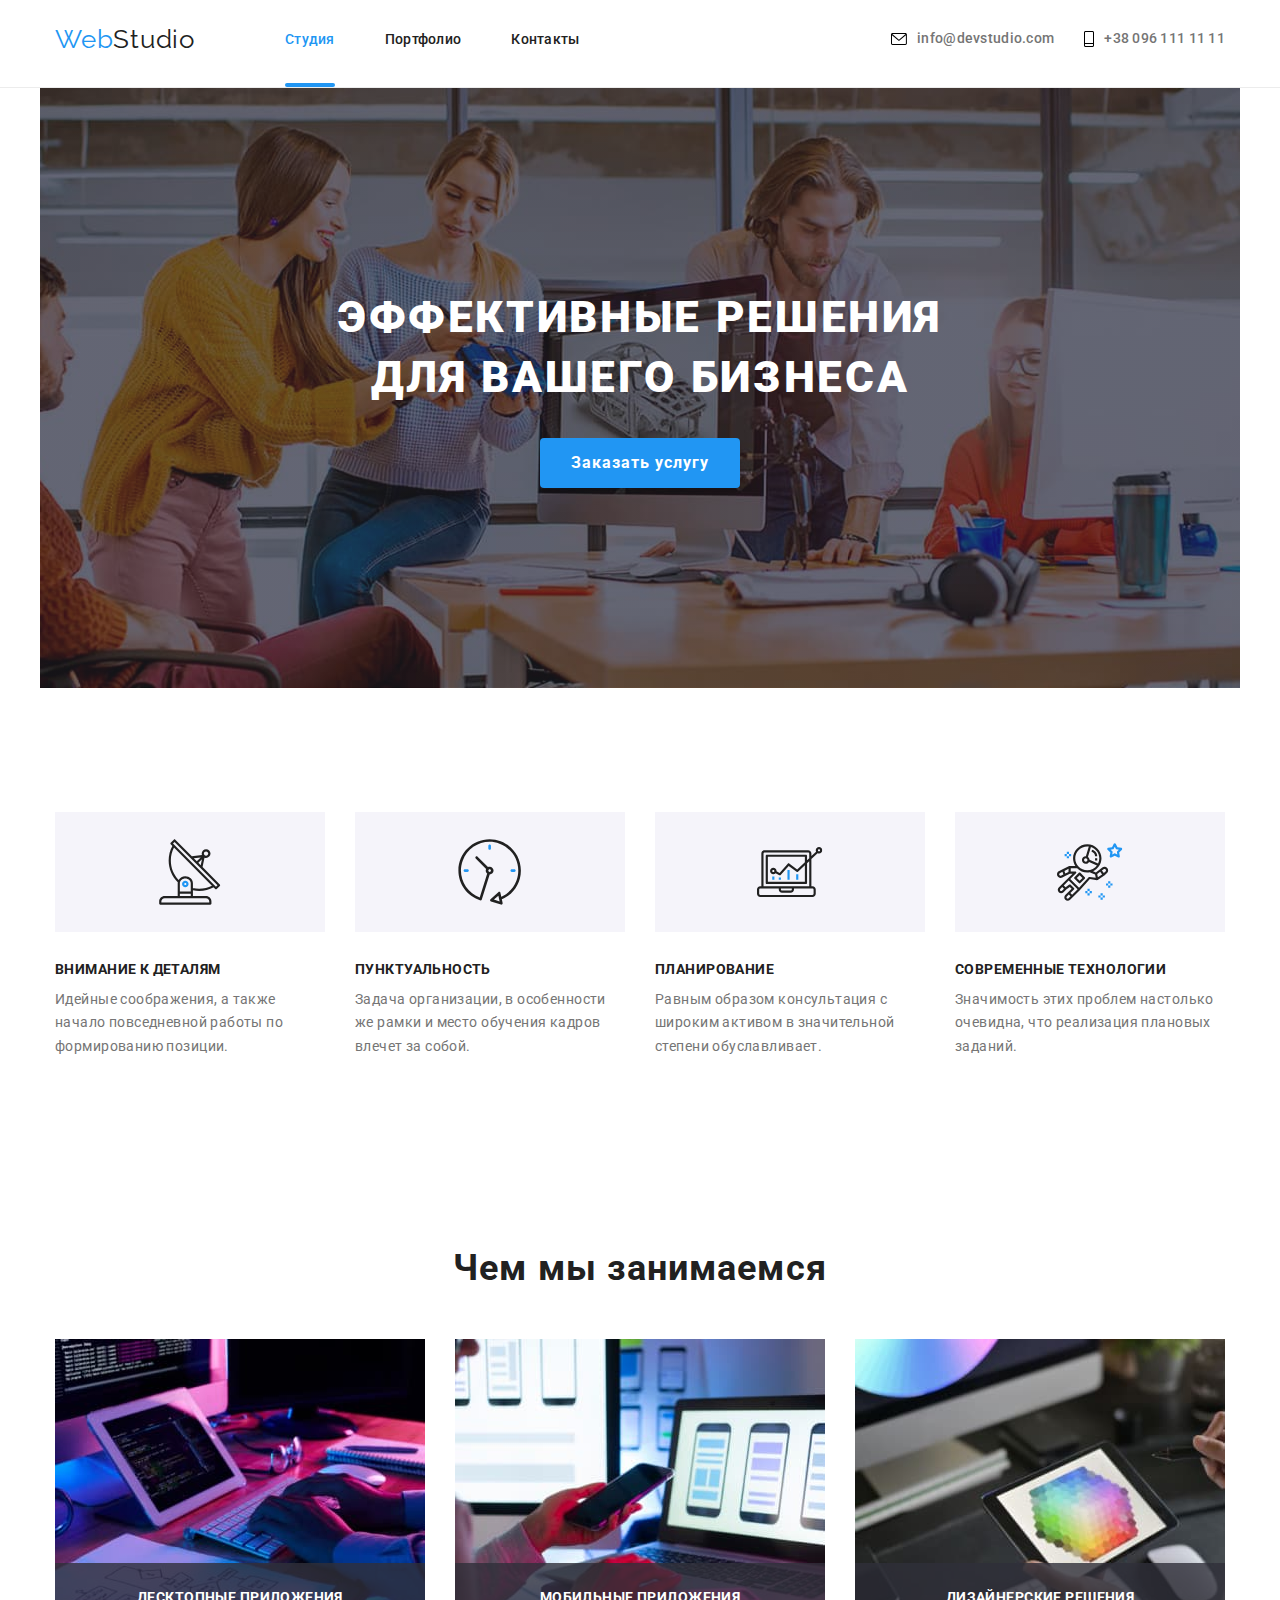
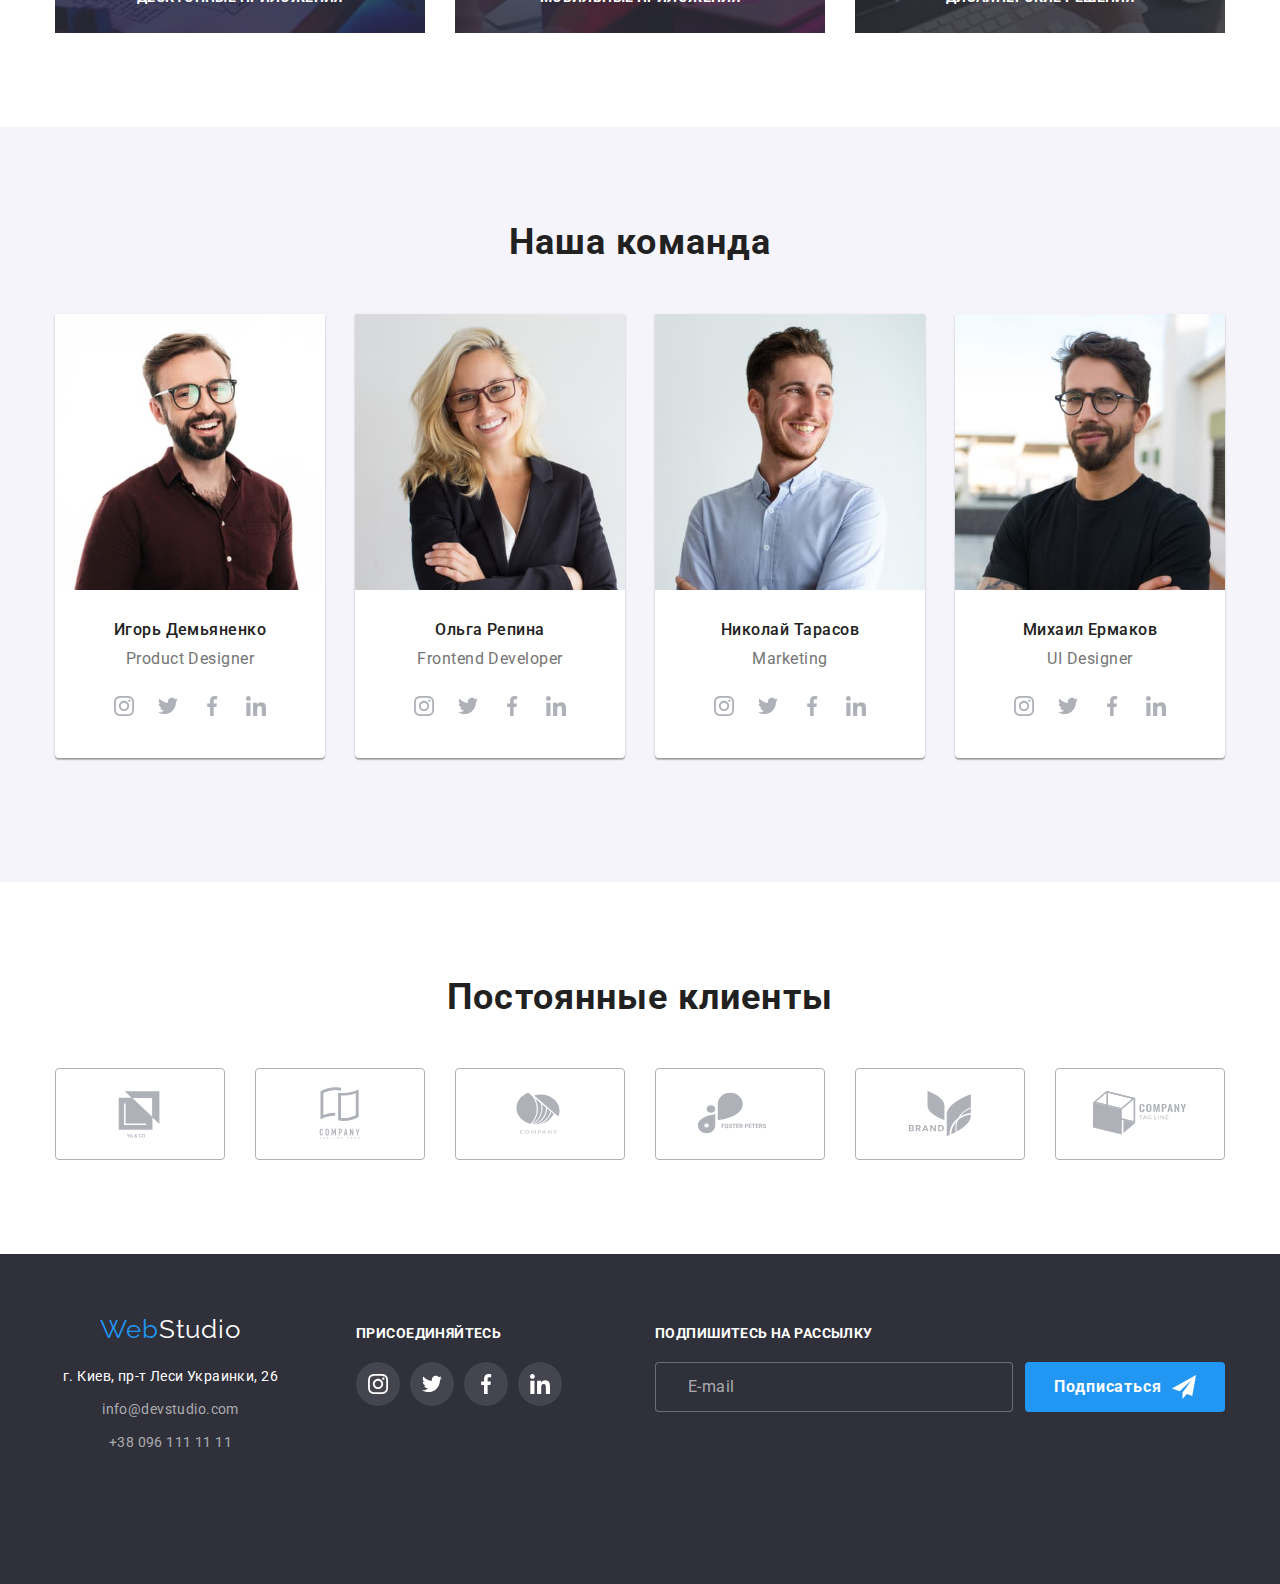
==== index.html @ 47eaeb67 "addd" ====
<!DOCTYPE html>
<html lang="ru">
<head>
    <meta charset="UTF-8">
    <meta http-equiv="X-UA-Compatible" content="IE=edge">
    <meta name="viewport" content="width=device-width, initial-scale=1.0">
    <title>Студия</title>
    <link rel="stylesheet" href="https://cdnjs.cloudflare.com/ajax/libs/modern-normalize/1.1.0/modern-normalize.min.css">
    <link href="https://fonts.googleapis.com/css2?family=Raleway:wght@700&family=Roboto:wght@400;500;700;900&display=swap"
    rel="stylesheet">
    <link rel="stylesheet" href="./CSS/main.min.css">
</head>
<body>
    <!------------Шапка сайта---------------->
<header class="section-header">
    <div class="container section-header__container">
        <a href="./index.html" lang="en" class="logo logo--header-color section-header__logo">
            <span class="logo__web">Web</span>Studio
        </a>
        <nav>
            <div>
                <ul class="header-list structure__header-list">
                    <li class="header-list__item"> <a class="header-list__link current" href="./index.html">Студия</a>
                    </li>
                    <li class="header-list__item"> <a class="header-list__link"
                            href="./portfolio.html">Портфолио</a>
                    </li>
                    <li class="header-list__item"> <a class="header-list__link" href="">Контакты</a></li>
                </ul>
            </div>

        </nav>
        <ul class="contact-list structure__contact-list">
            <li>
                <a class="contact-list__mail" href="mailto:info@devstudio.com">info@devstudio.com
                    <svg class="contact-list__icon" width="16" height="12">
                        <use href="./images/icons.svg#icon-mail"></use>
                    </svg>
                </a>
            </li>
            <li>
                <a class="contact-list__tel" href="tel:+380961111111">+38 096 111 11 11
                    <svg class="contact-list__icon" width="10" height="16">
                        <use href="./images/icons.svg#icon-phone"></use>
                    </svg>
                </a>
            </li>
        </ul>
    <button class="contact-list__button">
        <svg class="contact-list__button-icon" width="40px" height="40px">
            <use href="./images/icons.svg#icon-menu_40px">
            </use>
        </svg>
    </button>
    </div>
    <div class="mobile-menu is-hidden">
        <div class="container">
            <div class="mobile-menu-top">
                <button type="button" class="mobile-menu__button" width="40px" height="40px">
                    <svg width="40px" height="40px">
                        <use href="./images/icons.svg#icon-close_40px">
                        </use>
                    </svg>
                </button>

                <ul class="mobile-menu__list">
                    <li class="mobile-menu__item"> <a class="mobile-menu__link" href="./index.html">Студия</a>
                    </li>
                    <li class="mobile-menu__item"> <a class="mobile-menu__link current"
                            href="./portfolio.html">Портфолио</a>
                    </li>
                    <li class="mobile-menu__item"> <a class="mobile-menu__link" href="">Контакты</a></li>
                </ul>
            </div> 

            <div class="mobile-menu-bottom">
                <ul class="mobile-contact-list">
                    <li class="mobile-contact-list__item">
                        <a class="mobile-contact-list__tel" href="tel:+380961111111">+38 096 111 11 11
                        </a>
                    </li>
                    <li class="mobile-contact-list__item">
                        <a class="mobile-contact-list__mail" href="mailto:info@devstudio.com">info@devstudio.com
                        </a>
                    </li>
                </ul>
                <ul class="mobile-soc-list">
                    <li class="mobile-soc-list__item">
                        <a class="mobile-soc-list__link" href="">
                            <span class="mobile-soc-list__text-first">Instagram</span></a>
                    </li>
                    <li class="mobile-soc-list__item">
                        <a class="mobile-soc-list__link" href="">
                            <span class="mobile-soc-list__text">Twitter</span></a>
                    </li>
                    <li class="mobile-soc-list__item">
                        <a class="mobile-soc-list__link" href="">
                            <span class="mobile-soc-list__text">Facebook</span></a>
                    </li>
                    <li class="mobile-soc-list__item">
                        <a class="mobile-soc-list__link" href="">
                            <span class="mobile-soc-list__text-second">LinkedIn</span></a>
                    </li>
                </ul>
            </div>


        </div>
    </div>
</header>
    <!------------Мейн сайта----------------->
    <main>
        <!-- Герой-->
        <section class="container section-hero">
            <div class="section-hero__container">
                <h1 class="section-hero__title">
                    Эффективные решения для вашего бизнеса
                </h1>
                <button type="button" class="btn structure__btn" data-modal-open>
                    Заказать услугу
                </button>
            </div>
        </section>
        <!--Особенности-->
        <section class="section-features">
            <div class="container">
                <h2 class="visually-hidden">Особенности</h2>
                <ul class="features-list">
                    <li class="features-list__item">
                        <div class="features-list__container">
                            <svg width="65.32px" height="70px">
                                <use href="./images/icons.svg#icon-antenna-1"></use>
                            </svg>
                        </div>
                        <h3 class="features-list__title">Внимание к деталям</h3>
                        <p class="features-list__text">Идейные соображения, а также начало повседневной работы по формированию позиции.</p>
                        
                        
                    </li>
                    <li class="features-list__item">
                        <div class="features-list__container">
                            <svg width="65.32px" height="70px">
                                <use href="./images/icons.svg#icon-clock-1"></use>
                            </svg>
                        </div>
                        <h3 class="features-list__title">Пунктуальность</h3>
                        <p class="features-list__text">Задача организации, в особенности же рамки и место обучения кадров влечет за собой.</p>
                    </li>
                    <li class="features-list__item">
                        <div class="features-list__container">
                            <svg width="65.32px" height="70px">
                                <use href="./images/icons.svg#icon-diagram-1"></use>
                            </svg>
                        </div>
                        <h3 class="features-list__title">Планирование</h3>
                        <p class="features-list__text">Равным образом консультация с широким активом в значительной степени обуславливает.</p>
                    </li>
                    <li class="features-list__item">
                        <div class="features-list__container">
                            <svg width="65.32px" height="70px">
                                <use href="./images/icons.svg#icon-astronaut-1"></use>
                            </svg>
                        </div>
                        <h3 class="features-list__title">Современные технологии</h3>
                        <p class="features-list__text">Значимость этих проблем настолько очевидна, что реализация плановых заданий.</p>
                    </li>
                </ul>
            </div>
         </section>
        <!--Примеры работ-->
        <section class="section-work">
            <div class="container">
                <h2 class="section-work__title">
                    Чем мы занимаемся
                </h2>
                <ul class="work-list">
                    <li class="work-list__item">
                        <img 
                        src="./images/work/desktop@1x.jpg" alt="Программирование" width="370" height="294">
                        <p class="work-list__text">Десктопные приложения</p>
                    </li>
                    <li class="work-list__item">
                        <img src="./images/image-2.jpg" alt="Приложение для телефона" width="370" height="294">
                        <p class="work-list__text">Мобильные приложения</p>
                    </li>
                    <li class="work-list__item">
                        <img src="./images/image-3.jpg" alt="Дизайн" width="370" height="294">
                        <p class="work-list__text">Дизайнерские решения</p>
                    </li>
                </ul>
            </div>
        </section> 
        <!--Наша команда-->
        <section class="section-team">
            <div class="container">
                <h2 class="section-team__title">Наша команда</h2>
                <ul class="section-team__list">
                    <li class="section-team__item">
                        <img
                        srcset="./images/team/igor@1x.jpg 1x, 
                        /images/team/igor@2x.jpg 2x"
                        src="./images/team/igor@1x.jpg" alt="Дизайнер" width="270" height="260"
                        >
                        
                        <div class="card structure-card">
                            <h3 class="card__title">Игорь Демьяненко</h3>
                            <p lang="en" class="card__text">Product Designer</p>
                            <ul class="card__list">
                                <li class="card__item">
                                    <a class="card__link" href="https://www.instagram.com/">
                                        <svg class="card__icon" width="20px" height="20px">
                                            <use href="./images/icons.svg#icon-instagram-2"></use>
                                        </svg>
                                    </a>
                                </li>
                                <li class="card__item">
                                    <a class="card__link" href="">
                                        <svg class="card__icon" width="20px" height="20px">
                                            <use href="./images/icons.svg#icon-twitter-1"></use>
                                        </svg>
                                    </a>
                                </li>
                                <li class="card__item">
                                    <a class="card__link" href="">
                                        <svg class="card__icon" width="20px" height="20px">
                                            <use href="./images/icons.svg#icon-facebook-1"></use>
                                        </svg>
                                    </a>
                                </li>
                                <li class="card_item">
                                    <a class="card__link" href="">
                                        <svg class="card__icon" width="20px" height="20px">
                                            <use href="./images/icons.svg#icon-linkedin-1"></use>
                                        </svg>
                                    </a>
                                </li>
                            </ul>
                        </div>
                    </li>
                    <li class="section-team__item">
                        <img 
                        srcset="
                        ./images/team/olga@1x.jpg 1x, 
                        ./images/team/olga@2x.jpg 2x"
                        src="./images/team/olga@1x.jpg" 
                        alt="Разработчик" width="270" height="260">
                        <div class="card structure-card">
                            <h3 class="card__title">Ольга Репина</h3>
                            <p lang="en" class="card__text">Frontend Developer</p>
                            <ul class="card__list">
                                <li>
                                    <a class="card__link" href="https://www.instagram.com/">
                                        <svg class="card__icon" width="20px" height="20px">
                                            <use href="./images/icons.svg#icon-instagram-2"></use>
                                        </svg>
                                    </a>
                                </li>
                                <li>
                                    <a class="card__link" href="">
                                        <svg class="card__icon" width="20px" height="20px">
                                            <use href="./images/icons.svg#icon-twitter-1"></use>
                                        </svg>
                                    </a>
                                </li>
                                <li>
                                    <a class="card__link" href="">
                                        <svg class="card__icon" width="20px" height="20px">
                                            <use href="./images/icons.svg#icon-facebook-1"></use>
                                        </svg>
                                    </a>
                                </li>
                                <li>
                                    <a class="card__link" href="">
                                        <svg class="card__icon" width="20px" height="20px">
                                            <use href="./images/icons.svg#icon-linkedin-1"></use>
                                        </svg>
                                    </a>
                                </li>
                            </ul>
                        </div>
                    </li>
                    <li class="section-team__item">
                        <img 
                        srcset="
                        ./images/team/nikolay@1x.jpg 1x,
                        ./images/team/nikolay@2x.jpg 2x"
                        src="./images/team/nikolay@1x.jpg" alt="Маркетолог" width="270" height="260">
                        <div class="card structure-card">
                            <h3 class="card__title">Николай Тарасов</h3>
                            <p lang="en" class="card__text">Marketing</p>
                            <ul class="card__list">
                                <li>
                                    <a class="card__link" href="https://www.instagram.com/">
                                        <svg class="card__icon" width="20px" height="20px">
                                            <use href="./images/icons.svg#icon-instagram-2"></use>
                                        </svg>
                                    </a>
                                </li>
                                <li>
                                    <a class="card__link" href="">
                                        <svg class="card__icon" width="20px" height="20px">
                                            <use href="./images/icons.svg#icon-twitter-1"></use>
                                        </svg>
                                    </a>
                                </li>
                                <li>
                                    <a class="card__link" href="">
                                        <svg class="card__icon" width="20px" height="20px">
                                            <use href="./images/icons.svg#icon-facebook-1"></use>
                                        </svg>
                                    </a>
                                </li>
                                <li>
                                    <a class="card__link" href="">
                                        <svg class="card__icon" width="20px" height="20px">
                                            <use href="./images/icons.svg#icon-linkedin-1"></use>
                                        </svg>
                                    </a>
                                </li>
                            </ul>
                        </div>
                    </li>
                    <li class="section-team__item">
                        <img 
                        srcset="
                        ./images/./team/mikhail@1x.jpg 1x,
                        ./images/./team/mikhail@2x.jpg 2x"
                        src="./images/./team/mikhail@1x.jpg" width="270" height="260">
                        <div class="card structure-card">
                            <h3 class="card__title">Михаил Ермаков</h3>
                            <p lang="en" class="card__text">UI Designer</p>
                            <ul class="card__list">
                                <li>
                                    <a class="card__link" href="https://www.instagram.com/">
                                        <svg class="card__icon" width="20px" height="20px">
                                            <use href="./images/icons.svg#icon-instagram-2"></use>
                                        </svg>
                                    </a>
                                </li>
                                <li>
                                    <a class="card__link" href="">
                                        <svg class="card__icon" width="20px" height="20px">
                                            <use href="./images/icons.svg#icon-twitter-1"></use>
                                        </svg>
                                    </a>
                                </li>
                                <li>
                                    <a class="card__link" href="">
                                        <svg class="card__icon" width="20px" height="20px">
                                            <use href="./images/icons.svg#icon-facebook-1"></use>
                                        </svg>
                                    </a>
                                </li>
                                <li>
                                    <a class="card__link" href="">
                                        <svg class="card__icon" width="20px" height="20px">
                                            <use href="./images/icons.svg#icon-linkedin-1"></use>
                                        </svg></a>
                                </li>
                            </ul>
                        </div>
                    </li>
                </ul>
            </div>
        </section>

        <!----------------------Постоянные клиенты ---------------->
         <section class="section-clients">
            <div class="container">
                <h2 class="section-clients__title">Постоянные клиенты</h2>
                <ul class="clients-list">
                    <li class="clients-list__item">
                        <a class="clients-list__link" href="">
                            <svg width="106px" height="60px">
                                <use href="./images/icons.svg#icon-Logo"></use>
                            </svg>
                        </a>
                    </li>
                    <li class="clients-list__item">
                        <a class="clients-list__link" href="">
                            <svg width="106px" height="60px">
                                <use href="./images/icons.svg#icon-Logo-1"></use>
                            </svg>
                        </a>
                    </li>
                    <li class="clients-list__item">
                        <a class="clients-list__link" href="">
                            <svg width="106px" height="60px"> 
                                <use href="./images/icons.svg#icon-Logo-2"></use>
                            </svg>
                        </a>
                    </li>
                    <li class="clients-list__item">
                        <a class="clients-list__link" href="">
                            <svg width="106px" height="60px">
                                <use href="./images/icons.svg#icon-Logo-3"></use>
                            </svg>
                        </a>
                    </li>
                    <li class="clients-list__item">
                        <a class="clients-list__link" href="">
                            <svg width="106px" height="60px">
                                <use href="./images/icons.svg#icon-Logo-4"></use>
                            </svg>
                        </a>
                    </li>
                    <li class="clients-list__item">
                        <a class="clients-list__link" href="">
                            <svg width="106px" height="60px">
                                <use href="./images/icons.svg#icon-Logo-5"></use>
                            </svg>
                        </a>
                    </li>
                </ul>
            </div>
        </section> 
    </main>

    <!----------------Футер-------------------->

    <footer class="footer">

            <div class="container footer__container">
                    <div class="footer-adress">
                        <a href="" lang="en" class="logo logo--footer-color">
                            <span class="logo__web">Web</span>Studio
                        </a>
                        <address class="footer-adress__location">г. Киев, пр-т Леси Украинки, 26</address>
                        <ul class="footer-list">
                            <li class="footer-list__item"><a class="footer-list__mail"
                                    href="mailto:info@devstudio.com">info@devstudio.com</a></li>
                            <li class="footer-list__item"><a class="footer-list__tel" href="tel:+380961111111">+38 096 111 11 11</a>
                            </li>
                        </ul>
                    </div>
                    <div class="container-join">
                        <p class="container-join__text">Присоединяйтесь</p>
                        <ul class="join-list">
                            <li class="join-list__item">
                                <a class="join-list__link" href="https://www.instagram.com/">
                                    <svg class="join-list__icon" width="20px" height="20px">
                                        <use href="./images/icons.svg#icon-instagram-2">
                                        </use>
                                    </svg>
                                </a>
                            </li>
                            <li class="join-list__item">
                                <a class="join-list__link" href="">
                                    <svg class="join-list__icon" width="20px" height="20px">
                                        <use href="./images/icons.svg#icon-twitter-1">
                                        </use>
                                    </svg>
                                </a>
                            </li>
                            <li class="join-list__item">
                                <a class="join-list__link" href="">
                                    <svg class="join-list__icon" width="20px" height="20px">
                                        <use href="./images/icons.svg#icon-facebook-1">
                                        </use>
                                    </svg>
                                </a>
                            </li>
                            <li class="join-list__item">
                                <a class="join-list__link" href="">
                                    <svg class="join-list__icon" width="20px" height="20px">
                                        <use href="./images/icons.svg#icon-linkedin-1"></use>
                                    </svg>
                                </a>
                            </li>
                        </ul>
                    </div>
                
                   
            <form name="subscribe" class="form-subscribe">
                <p class="form-subscribe__text">Подпишитесь на рассылку</p>
                <div class="form-subscribe__container">
                    <label for="subscribe" class="form-subscribe__label"></label>
                    <input class="form-subscribe__input" type="email" id="subscribe" name="subscribe" placeholder="E-mail">
                    <div class="form-subcribe_container-button">
                        <button class="form-subscribe__button" type="submit">Подписаться
                            <svg class="form-subscribe__icon" width="24" height="24">
                                <use href="./images/icons.svg#telegram"></use>
                            </svg>
                    </div>
                    </button>
                </div>
            </form>
                        
        </div>
    </div>
    </footer>

<!-------- МОДАЛЬНОЕ ОКНО --------->


            <div class="backdrop is-hidden" data-modal>
                <div class="modal">
                    <button class="btn-close" data-modal-close>
                        <svg class="btn-close__icon" width="18" height="18">
                            <use href="./images/icons.svg#icon-close-black-18dp-2-1-2">
                            </use>
                        </svg>
                    </button>
                    
                    <form class="container-formular" action="" name="formular">
                        
                       
                                <p class="container-formular__text">Оставьте свои данные мы вам перезвоним</p>
                                
                                <label class="label-buy" for="name">Имя
                                    <span class="label-buy__container">
                                        <input class="label-buy__input" type="text" name="username" id="name" autofocus>
                                        <svg class="label-buy__icon" width="18" height="18">
                                            <use href="./images/icons.svg#icon-person-black-18dp-1-1"></use>
                                        </svg>
                                    </span>
                                </label>
                                    <label class="label-buy" for="phone">Телефон</label>
                                    <span class="label-buy__container">
                                        <input class="label-buy__input"  type="tel" name="phone" id="phone">
                                        <svg class="label-buy__icon" width="18" height="18">
                                            <use href="./images/icons.svg#icon-phone-black"></use>
                                        </svg>
                                    </span>
                               
                                    <label class="label-buy" for="email">Почта</label>
                                    <span class="label-buy__container">
                                        <input class="label-buy__input"  type="email" name="email" id="email">
                                        <svg class="label-buy__icon" width="18" height="18">
                                            <use href="./images/icons.svg#icon-email-black"></use>
                                        </svg>
                                    </span>
                                    <label class="label-buy" for="feedback">Комментарий</label>
                                    <textarea class="label-buy__textarea" name="feedback" id="feedback" cols="30" rows="10" placeholder="Введите текст"></textarea>
                                
                               
                                    <label class="checkbox" for="checkbox">
                                        
                                        <input class="checkbox__input" type="checkbox" id="checkbox" name="checkbox">
                                        Соглашаюсь с рассылкой и принимаю 
                                        <span class="checkbox__link">Условия договора</span>
                                        <span class="checkbox__icon"></span>
                                              
                                    </label>
                                

                                <button class="structure-btn btn" type="submit">Отправить</button>
                        
                    </form>
                </div>
            </div>
                        
<script src="./js/modal.js"></script>
<script src="./js/menu.js"></script>

</body>
</html>
---- CSS/main.min.css ----
:root{--header-background-color: #FFFFFF;--basic-color-text: #212121;--secondary-color-text: #757575;--basic-main-background-color: #E5E5E5;--secondary-main-background-color: #F5F4FA;--hero-footer-background-color: #2F303A}p,h1,h2,h3,h4,h5,h6{margin:0}ul,ol{margin:0;padding-left:0}img{display:block;height:auto;max-width:100%;width:100%}body{font-family:Roboto,sans-serif;color:var(--basic-color-text)}.visually-hidden{position:absolute;white-space:nowrap;width:1px;height:1px;overflow:hidden;border:0;padding:0;clip:rect(0 0 0 0);clip-path:inset(50%);margin:-1px}.container{width:100%;margin:0 auto;padding-left:15px;padding-right:15px}@media screen and (min-width: 480px){.container{width:480px}}@media screen and (min-width: 768px){.container{width:768px}}@media screen and (min-width: 1200px){.container{width:1200px}}.btn{font-size:16px;font-weight:700;line-height:1.88;min-width:200px;height:50px;border:1px solid rgba(0,0,0,0);border-radius:4px;text-align:center;cursor:pointer;background:var(--secondary-main-background-color);font-family:"Roboto",sans-serif;letter-spacing:.06em;color:#fff;background-color:#2196f3;box-shadow:0px 4px 4px rgba(0,0,0,.15)}.btn:hover,.btn:focus{background-color:#188ce8}.logo,.logo__web{font-size:26px;line-height:1.19;font-family:"Raleway";letter-spacing:.03em;text-decoration:none}.logo__web{color:#2196f3}.backdrop{position:fixed;top:0;left:0;width:100%;height:100%;background-color:rgba(0,0,0,.2);transition:opacity 250ms,visibility 250ms}.backdrop.is-hidden{opacity:0;pointer-events:none;visibility:hidden}.modal{position:absolute;top:50%;left:50%;transform:translate(-50%, -50%);min-width:auto;min-height:auto;background:#fff;box-shadow:0px 1px 3px rgba(0,0,0,.12),0px 1px 1px rgba(0,0,0,.14),0px 2px 1px rgba(0,0,0,.2);border-radius:4px}.btn-close{position:absolute;top:8px;right:8px;width:30px;height:30px;display:flex;align-items:center;justify-content:center;background:#fff;border:1px solid rgba(0,0,0,.1);border-radius:50%;cursor:pointer}.btn-close__icon{transition-property:fill;transition-duration:250ms;transition-timing-function:cubic-bezier(0.4, 0, 0.2, 1)}.btn-close:hover>.btn-close__icon,.btn-close:focus>.btn-close__icon{fill:#2196f3}.container-formular{padding-top:40px;padding-left:40px;padding-right:40px;padding-bottom:40px}.container-formular__text{font-size:20px;font-weight:700;line-height:1.5;margin-bottom:12px;text-align:center;letter-spacing:.03em;color:var(--basic-color-text)}@media screen and (min-width: 1200px){.container-formular__text{font-size:20px;font-weight:700;line-height:1.15}}.label-buy{font-size:12px;line-height:1.17;letter-spacing:.01em;color:var(--secondary-color-text)}.label-buy__input{position:relative;width:100%;padding-left:42px;height:40px;border:1px solid rgba(33,33,33,.2);border-radius:4px;outline:rgba(0,0,0,0);transition-property:border-color;transition-duration:250ms;transition-timing-function:cubic-bezier(0.4, 0, 0.2, 1)}.label-buy__container{display:flex;position:relative;margin-bottom:10px;margin-top:4px;width:100%}.label-buy__textarea{font-size:12px;line-height:1.17;width:100%;height:120px;padding:12px 16px 12px 16px;margin-top:4px;resize:none;letter-spacing:.01em;color:var(--basic-color-text);border:1px solid rgba(33,33,33,.2);border-radius:4px}.label-buy__textarea::placeholder{font-size:12px;line-height:1.17;letter-spacing:.01em;color:rgba(117,117,117,.5)}.label-buy__icon{display:flex;position:absolute;top:50%;margin-left:20px;transform:translate(-50%, -50%);fill:var(--basic-color-text);transition-property:fill;transition-duration:250ms;transition-timing-function:cubic-bezier(0.4, 0, 0.2, 1)}.label-buy__input:focus{border-color:#2196f3}.label-buy__input:focus+.label-buy__icon{fill:#2196f3}.label-buy__textarea{outline:rgba(0,0,0,0)}.label-buy__textarea:focus{border-color:#2196f3}.container-modal-checkbox{padding-left:14px;margin-top:20px;margin-bottom:30px}.checkbox{display:flex;align-items:center;margin-left:38px;margin-top:20px;margin-bottom:40px;width:100%;letter-spacing:.03em;color:#757575}@media screen and (min-width: 480px){.checkbox{font-size:12px;line-height:1.17}}@media screen and (min-width: 1200px){.checkbox{font-size:14px;line-height:1.71}}.checkbox__link{margin-left:5px;letter-spacing:.03em;color:#2196f3}@media screen and (min-width: 480px){.checkbox__link{font-size:12px;line-height:1.17}}@media screen and (min-width: 1200px){.checkbox__link{font-size:14px;line-height:1.71}}.checkbox__input{position:absolute;white-space:nowrap;width:1px;height:1px;overflow:hidden;border:0;padding:0;clip:rect(0 0 0 0);clip-path:inset(50%);margin:-1px;font-size:14px;line-height:1.71;letter-spacing:.03em;color:#757575}.checkbox__icon{margin-left:-23px;position:absolute;width:16px;height:15px;margin-right:8.4px;border:2px solid var(--basic-color-text);border-radius:2px;transition-property:background-image;transition-duration:250ms;transition-timing-function:cubic-bezier(0.4, 0, 0.2, 1);background-color:var(--header-background-color)}.checkbox__input:checked~.checkbox__icon{border-color:#2196f3;background-color:#2196f3;background-image:url("data:image/svg+xml;charset=utf8,%3Csvg width='13' height='10' viewBox='0 0 13 10' fill='none' xmlns='http://www.w3.org/2000/svg'%3E%3Cpath d='M1.95703 4.75166L1.88825 4.68604L1.81923 4.75141L0.93123 5.59258L0.854858 5.66492L0.930974 5.73753L4.42671 9.07236L4.49574 9.1382L4.56476 9.07236L12.069 1.91352L12.1449 1.84116L12.069 1.76881L11.1873 0.927644L11.1183 0.861826L11.0493 0.927611L4.49577 7.17353L1.95703 4.75166Z' fill='white' stroke='white' stroke-width='0.2'/%3E%3C/svg%3E")}.checkbox__input:focus~.checkbox__icon{border-color:#2196f3}.checkbox__input:checked:focus~.checkbox__icon{background-image:url("data:image/svg+xml;charset=utf8,%3Csvg width='13' height='10' viewBox='0 0 13 10' fill='none' xmlns='http://www.w3.org/2000/svg'%3E%3Cpath d='M1.95703 4.75166L1.88825 4.68604L1.81923 4.75141L0.93123 5.59258L0.854858 5.66492L0.930974 5.73753L4.42671 9.07236L4.49574 9.1382L4.56476 9.07236L12.069 1.91352L12.1449 1.84116L12.069 1.76881L11.1873 0.927644L11.1183 0.861826L11.0493 0.927611L4.49577 7.17353L1.95703 4.75166Z' fill='white' stroke='white' stroke-width='0.2'/%3E%3C/svg%3E")}.is-hidden{visibility:hidden;opacity:0;pointer-events:none}.section-header{padding-top:16px;padding-bottom:16px;border-bottom:1px solid #ececec;background-color:var(--header-background-color)}.section-header__logo{margin-right:90px}@media screen and (min-width: 1200px){.section-header{padding-top:24px;padding-bottom:32px}}.logo--header-color{color:var(--basic-color-text)}.section-header__container{display:flex;align-items:center}.header-list{display:none}@media screen and (min-width: 1200px){.header-list{display:flex;list-style:none;align-items:center}}.header-list__item{position:relative;transition-property:color;transition-duration:250ms}.header-list__link{position:relative;font-family:"Roboto",sans-serif;font-size:14px;font-weight:500;line-height:1.14;letter-spacing:.02em;color:var(--basic-color-text);text-decoration:none;transition-property:color;transition-duration:250ms;transition-timing-function:cubic-bezier(0.4, 0, 0.2, 1)}.header-list__item:hover::after{opacity:1}.header-list__item:not(:last-child){margin-right:50px}.header-list__link:hover,.header-list__link:focus{color:#2196f3;fill:#2196f3;outline:rgba(0,0,0,0)}.header-list__link.current::after{position:absolute;left:0;bottom:-39.5px;content:"";height:4px;width:100%;display:block;border-radius:2px;background:#2196f3}.structure__header-list{margin-left:auto}.contact-list{display:none}@media screen and (min-width: 1200px){.contact-list{display:flex;list-style:none;align-items:cente}}.contact-list__mail,.contact-list__tel{font-family:"Roboto",sans-serif;font-size:14px;font-weight:500;line-height:1.14;letter-spacing:.02em;text-decoration:none;color:var(--secondary-color-text);align-items:center;transition-property:color;transition-duration:250ms;transition-timing-function:cubic-bezier(0.4, 0, 0.2, 1)}.contact-list__mail{display:flex;flex-direction:row-reverse;margin-right:30px}.contact-list__icon{margin-right:10px;transition-property:fill;transition-duration:250ms;transition-timing-function:cubic-bezier(0.4, 0, 0.2, 1)}.contact-list__tel{display:flex;flex-direction:row-reverse}.contact-list__icon:hover,.contact-list__icon:focus{color:#2196f3;fill:#2196f3;outline:rgba(0,0,0,0)}.contact-list__button{display:block;margin-left:auto;border:rgba(0,0,0,0);cursor:pointer;background-color:rgba(0,0,0,0)}@media screen and (min-width: 1200px){.contact-list__button{display:none}}.contact-list__mail:hover,.contact-list__mail:focus,.contact-list__tel:hover,.contact-list__tel:focus,.contact-list__icon:hover,.contact-list__icon:focus,.contact-list__button:hover,.contact-list__button:focus{color:#2196f3;fill:#2196f3;outline:rgba(0,0,0,0)}.structure__contact-list{margin-left:auto}.current{color:#2196f3}.mobile-menu{position:absolute;position:fixed;top:0;left:0;background-color:#fff;width:100vw;height:100vh;padding-top:10;padding-bottom:10px;z-index:1}.mobile-menu .container{display:flex;flex-direction:column;justify-content:space-between;height:100%;overflow-y:auto}.mobile-menu__button{display:block;margin-left:auto;border:rgba(0,0,0,0);cursor:pointer;background-color:rgba(0,0,0,0)}.mobile-menu__button:hover,.mobile-menu__button:focus{fill:#2196f3;outline:rgba(0,0,0,0)}.mobile-menu__list{list-style:none}.mobile-menu__item:not(:last-child){margin-bottom:32px}.mobile-menu__link{font-size:40px;font-weight:500;line-height:1.18;letter-spacing:.02em;color:#212121;text-decoration:none}.mobile-contact-list{list-style:none}.mobile-contact-list__item:first-child{margin-bottom:32px}.mobile-contact-list__tel{font-size:34px;font-weight:500;line-height:1.18;letter-spacing:.02em;color:#2196f3;text-decoration:none}.mobile-contact-list__mail{font-size:24px;font-weight:500;line-height:1.17;font-weight:500;font-size:24px;line-height:28px;letter-spacing:.02em;color:#757575;text-decoration:none}.mobile-soc-list{display:flex;margin-top:64px;list-style:none}.mobile-soc-list__link{font-size:18px;font-weight:500;line-height:1.22;letter-spacing:.02em;color:#2196f3;text-decoration:none}.mobile-soc-list__item:not(:last-child){border-right:1px solid rgba(33,33,33,.2)}.mobile-soc-list__text{margin-right:10px;margin-left:10px}.mobile-soc-list__text-first{margin-right:10px;margin-left:0px}.mobile-soc-list__text-second{margin-right:0px;margin-left:10px}.section-hero{background-size:cover;background-image:linear-gradient(rgba(47, 48, 58, 0.4), rgba(47, 48, 58, 0.4)),url(../../images/hero/hero-mobile1x.jpg);background-position:center;background-repeat:no-repeat}@media(min-device-pixel-ratio: 2),(min-resolution: 192dpi),(min-resolution: 2dppx){.section-hero{background-image:linear-gradient(rgba(47, 48, 58, 0.4), rgba(47, 48, 58, 0.4)),url(../../images/hero/hero-mobile2x.jpg)}}@media screen and (min-width: 768px){.section-hero{background-image:linear-gradient(rgba(47, 48, 58, 0.4), rgba(47, 48, 58, 0.4)),url(../../images/hero/hero-tablet.jpg);max-width:1199px}}@media screen and (min-width: 768px)and (min-device-pixel-ratio: 2),screen and (min-width: 768px)and (min-resolution: 192dpi),screen and (min-width: 768px)and (min-resolution: 2dppx){.section-hero{background-image:linear-gradient(rgba(47, 48, 58, 0.4), rgba(47, 48, 58, 0.4)),url(../../images/hero/hero-tablet2x.jpg)}}@media screen and (min-width: 1200px){.section-hero{background-image:linear-gradient(rgba(47, 48, 58, 0.4), rgba(47, 48, 58, 0.4)),url(../../images/hero/hero-desktop.jpg)}}@media screen and (min-width: 1200px)and (min-device-pixel-ratio: 2),screen and (min-width: 1200px)and (min-resolution: 192dpi),screen and (min-width: 1200px)and (min-resolution: 2dppx){.section-hero{background-image:linear-gradient(rgba(47, 48, 58, 0.4), rgba(47, 48, 58, 0.4)),url(../../images/hero/hero-desktop2x.jpg)}}@media screen and (min-width: 1200px){.section-hero{max-width:1600px}}.section-hero__container{padding-top:118px;padding-bottom:118px;display:flex;flex-direction:column;align-items:center;text-align:center}@media screen and (min-width: 1200px){.section-hero__container{padding-top:200px;padding-bottom:200px;display:flex;flex-direction:column;align-items:center;text-align:center}}.section-hero__title{margin-bottom:30px;font-size:26px;font-weight:900;line-height:1.62;letter-spacing:.06em;text-transform:uppercase;color:#fff}@media screen and (min-width: 768px){.section-hero__title{font-size:26px;font-weight:900;line-height:1.62;width:360px}}@media screen and (min-width: 1200px){.section-hero__title{font-size:44px;font-weight:900;line-height:1.36;width:696px}}.structure-btn{display:flex;justify-content:center;align-items:center;margin:0 auto}.section-features{padding-top:60px;padding-bottom:60px;background-color:var(--header-background-color)}@media screen and (min-width: 1200px){.section-features{padding-top:94px;padding-bottom:94px}}.features-list{list-style:none;display:flex;flex-wrap:wrap;gap:30px}@media screen and (min-width: 768px){.features-list__item{width:calc((100% - 30px)/2)}}@media screen and (min-width: 1200px){.features-list__item{width:calc((100% - 90px)/4)}}.features-list .features-list__container{height:120px;margin-bottom:30px;margin-top:30px;display:flex;justify-content:center;background-color:var(--secondary-main-background-color);align-items:center}.features-list__title{margin-bottom:10px;text-align:center;font-size:14px;line-height:1.14;letter-spacing:.03em;text-transform:uppercase;color:var(--basic-color-text)}@media screen and (min-width: 768px){.features-list__title{text-align:left}}.features-list__text{font-size:14px;line-height:1.71;letter-spacing:.03em;color:var(--secondary-color-text)}.section-work{padding-top:94px;padding-bottom:94px;background-color:var(--header-background-color)}@media screen and (max-width: 1199px){.section-work{display:none}}.section-work__title{margin-bottom:50px;text-align:center;font-size:36px;line-height:1.17;letter-spacing:.03em;color:var(--basic-color-text)}.work-list{list-style:none;display:flex}.work-list__item:nth-child(n+2){margin-left:30px}.work-list__item{position:relative}.work-list__text{position:absolute;bottom:0px;width:370px;height:70px;padding-bottom:27px;padding-top:27px;font-size:14px;font-weight:700;line-height:1.14;text-align:center;letter-spacing:.03em;text-transform:uppercase;background-color:rgba(47,48,58,.8);color:var(--header-background-color)}.section-team{padding-top:60px;padding-bottom:60px;background-color:var(--secondary-main-background-color)}@media screen and (min-width: 1200px){.section-team{padding-top:94px;padding-bottom:94px}}.section-team__title{margin-bottom:30px;text-align:center;font-size:28px;line-height:1.18;letter-spacing:.03em;color:var(--basic-color-text)}@media screen and (min-width: 1200px){.section-team__title{font-size:36px;line-height:1.17;margin-bottom:50px}}.section-team__list{list-style:none;display:flex;flex-wrap:wrap;justify-content:center;gap:30px}.section-team__item{margin-bottom:30px;background-color:var(--header-background-color);box-shadow:0px 1px 3px rgba(0,0,0,.12),0px 1px 1px rgba(0,0,0,.14),0px 2px 1px rgba(0,0,0,.2);border-radius:0px 0px 4px 4px}@media screen and (min-width: 768px){.section-team__item{width:calc((100% - 30px)/2)}}@media screen and (min-width: 1200px){.section-team__item{width:calc((100% - 90px)/4)}}.card{text-align:center}.card__title{margin-bottom:10px;font-size:16px;font-weight:500;line-height:1.19;letter-spacing:.03em;color:var(--basic-color-text)}.card__list{list-style:none;display:flex;justify-content:center}.card__text{font-size:16px;font-weight:400;line-height:1.19;letter-spacing:.03em;color:var(--secondary-color-text)}.card__link{margin-top:16px;display:flex;width:44px;height:44px;border-radius:50%;align-items:center;justify-content:center;transition-property:background-color;transition-duration:250ms;transition-timing-function:cubic-bezier(0.4, 0, 0.2, 1)}.card__icon{fill:#afb1b8;transition-property:fill;transition-duration:250ms;transition-timing-function:cubic-bezier(0.4, 0, 0.2, 1)}.card__link:hover{background-color:#2196f3}.card__link:focus{background-color:#2196f3;outline:rgba(0,0,0,0)}.card__link:hover .card__icon,.card__link:focus .card__icon{fill:var(--header-background-color)}.structure-card{padding-top:30px;padding-bottom:30px}.section-clients{padding-top:60px;padding-bottom:60px}@media screen and (min-width: 1200px){.section-clients{padding-top:94px;padding-bottom:94px}}.section-clients__title{margin-bottom:30px;text-align:center;letter-spacing:.03em;color:var(--basic-color-text);font-size:28px;line-height:1.18}@media screen and (min-width: 1200px){.section-clients__title{margin-bottom:50px;font-size:36px;line-height:1.17}}.clients-list{list-style:none;display:flex;flex-wrap:wrap;gap:30px}.clients-list__item{width:calc((100% - 30px)/2);height:92px;border:1px solid #afb1b8;border-radius:4px;transition-property:border;transition-duration:250ms;transition-timing-function:cubic-bezier(0.4, 0, 0.2, 1)}@media screen and (min-width: 768px){.clients-list__item{width:calc((100% - 60px)/3)}}@media screen and (min-width: 1200px){.clients-list__item{width:calc((100% - 150px)/6)}}.clients-list__link{display:flex;justify-content:center;align-items:center;width:100%;height:100%;fill:#afb1b8;transition-property:fill;transition-duration:250ms;transition-timing-function:cubic-bezier(0.4, 0, 0.2, 1)}.clients-list__item:hover,.clients-list__item:focus{border:1px solid #2196f3}.clients-list__link:hover{fill:#2196f3}.clients-list__link:focus{fill:#2196f3;outline:1px solid #2196f3}.clients-list__item:hover .clients-list__link{fill:#2196f3}.clients-list__item:focus .clients-list__link{fill:#2196f3;outline:rgba(0,0,0,0)}.footer{background-color:var(--hero-footer-background-color);padding-top:60px;padding-bottom:60px}.footer__container{text-align:center}@media screen and (min-width: 768px){.footer__container{display:flex;text-align:center;justify-content:center}}@media screen and (min-width: 768px){.footer__container{flex-wrap:wrap}}@media screen and (min-width: 1200px){.footer__container{display:flex;align-items:baseline}}.footer-adress{margin-bottom:60px}@media screen and (min-width: 768px){.footer-adress{min-width:232px}}@media screen and (min-width: 1200px){.footer-adress{min-width:231px}}.footer-adress__location{margin-top:20px;margin-bottom:8px;font-size:14px;line-height:1.71;letter-spacing:.03em;color:var(--header-background-color);font-style:normal}@media screen and (min-width: 1200px){.footer-adress__location{margin-bottom:9px}}.logo--footer-color{color:var(--header-background-color)}.footer-list{list-style:none}.footer-list__mail{font-size:14px;line-height:1.71;letter-spacing:.03em;text-decoration:none;color:rgba(255,255,255,.6)}.footer-list__tel{font-size:14px;line-height:1.71;letter-spacing:.03em;text-decoration:none;color:rgba(255,255,255,.6)}.footer-list__item{margin-bottom:8px}@media screen and (min-width: 1200px){.footer-list__item{margin-bottom:9px}}.join-list__item:not(:last-child){margin-right:10px}@media screen and (min-width: 768px){.container-join{min-width:206px;margin-left:165px}}@media screen and (min-width: 1200px){.container-join{min-width:206px;margin-left:70px}}.container-join__text{font-size:14px;font-weight:700;line-height:1.14;letter-spacing:.03em;text-transform:uppercase;color:var(--header-background-color)}@media screen and (min-width: 1200px){.container-join__text{text-align:left}}.join-list__link{display:flex;align-items:center;justify-content:center;width:44px;height:44px;background-color:rgba(255,255,255,.1);border-radius:50%;transition-property:background-color;transition-duration:250ms;transition-timing-function:cubic-bezier(0.4, 0, 0.2, 1)}.join-list__link:hover{background-color:#2196f3}.join-list__link:focus{background-color:#2196f3;outline:rgba(0,0,0,0)}.join-list{list-style:none;display:flex;justify-content:center}.join-list__item{margin-top:20px;margin-bottom:60px}@media screen and (min-width: 1200px){.join-list__item{margin-bottom:30px}}.join-list__icon{fill:var(--header-background-color)}@media screen and (min-width: 1200px){.form-subscribe__container{display:flex;margin-top:20px;height:50px;margin-left:93px}}.form-subscribe{text-align:center}@media screen and (min-width: 768px){.form-subscribe{min-width:450px}}@media screen and (min-width: 1200px){.form-subscribe{min-width:570px}}.form-subscribe__label{display:flex;font-size:14px;font-weight:700;line-height:1.14;letter-spacing:.03em;text-transform:uppercase;color:var(--header-background-color)}.form-subscribe__input{width:100%;height:50px;margin-bottom:20px;font-size:16px;line-height:1.25;letter-spacing:.03em;color:var(--header-background-color);border:1px solid rgba(255,255,255,.3);border-radius:4px;background-color:var(--hero-footer-background-color)}@media screen and (min-width: 768px){.form-subscribe__input{width:450px}}@media screen and (min-width: 1200px){.form-subscribe__input{padding-left:16px;width:358px}}.form-subscribe__input::placeholder{padding-left:16px;font-size:16px;line-height:1.25;letter-spacing:.03em;color:rgba(255,255,255,.6)}.form-subcribe_container-button{display:flex;text-align:center;justify-content:center}.form-subscribe__button{display:flex;align-items:center;justify-content:center;padding:0;margin-left:12px;width:200px;height:50px;background:#2196f3;border-radius:4px;border:none;font-size:16px;font-weight:700;line-height:1.88;letter-spacing:.06em;color:var(--header-background-color);cursor:pointer}.form-subscribe__button:hover,.form-subscribe__button:focus{background-color:#188ce8}.form-subscribe__text{margin-bottom:20px;font-size:14px;font-weight:700;line-height:1.14;letter-spacing:.03em;text-transform:uppercase;color:var(--header-background-color)}@media screen and (min-width: 1200px){.form-subscribe__text{margin-left:93px;text-align:left}}.form-subscribe__icon{margin-left:10px}.btn-list{background-color:var(--header-background-color);list-style:none;display:flex;flex-wrap:wrap;margin-bottom:40px;column-gap:8px;row-gap:15px}@media screen and (min-width: 768px){.btn-list{justify-content:center;margin-bottom:30px}}.btn-list__button{padding:6px 22px 6px 22px;max-width:200px;border:1px solid rgba(0,0,0,0);border-radius:4px;justify-content:center;cursor:pointer;background:var(--secondary-main-background-color);font-family:"Roboto",sans-serif;font-size:16px;font-weight:500;line-height:1.63;display:flex;letter-spacing:.03em;color:var(--basic-color-text);transition-property:background-color;transition-property:color;transition-duration:250ms;transition-timing-function:cubic-bezier(0.4, 0, 0.2, 1);transition-property:background-color;transition-duration:250ms;transition-timing-function:cubic-bezier(0.4, 0, 0.2, 1)}.btn-list__button:hover{background-color:#2196f3;color:var(--header-background-color);box-shadow:0px 3px 1px rgba(0,0,0,.1),0px 1px 2px rgba(0,0,0,.08),0px 2px 2px rgba(0,0,0,.12)}.btn-list__button:focus{background-color:#2196f3;color:var(--header-background-color);outline:rgba(0,0,0,0)}.section-projects{padding-top:60px;padding-bottom:60px;background-color:var(--header-background-color)}@media screen and (min-width: 1200px){.section-projects{padding-top:94px;padding-bottom:94px}}.project-list{list-style:none;column-gap:30px}@media screen and (min-width: 768px){.project-list{display:flex;flex-wrap:wrap;gap:30px}}.project-list__item{position:relative;transition-property:box-shadow;transition-duration:250ms;transition-timing-function:cubic-bezier(0.4, 0, 0.2, 1)}@media screen and (min-width: 768px){.project-list__item{width:calc((100% - 30px)/2)}}@media screen and (min-width: 1200px){.project-list__item{width:calc((100% - 60px)/3)}}.project-list__item:hover .project-wrap__text{transform:translateY(0%)}.project-list__item:hover,.project-list__item:focus{box-shadow:0px 1px 1px rgba(0,0,0,.12),0px 4px 4px rgba(0,0,0,.06),1px 4px 6px rgba(0,0,0,.16)}.project-wrap{position:relative;overflow:hidden;text-align:center;justify-content:center}.project-wrap__text{position:absolute;top:0;align-items:center;justify-content:center;text-align:center;height:100%;padding-right:24px;padding-left:24px;display:flex;font-size:18px;font-weight:400;line-height:1.56;letter-spacing:.03em;color:#fff;background:rgba(33,150,243,.9);transform:translateY(100%);transition:transform 250ms;transition-timing-function:cubic-bezier(0.4, 0, 0.2, 1)}.section-text-card{border-right:1px solid #eee;border-bottom:1px solid #eee;border-left:1px solid #eee;padding:20px 24px}.section-text-card__title{margin-bottom:4px;font-size:18px;line-height:2;letter-spacing:.06em;color:var(--basic-color-text)}.section-text-card__work{font-size:16px;font-weight:400;line-height:1.88;letter-spacing:.03em;color:var(--secondary-color-text)}/*# sourceMappingURL=main.min.css.map */
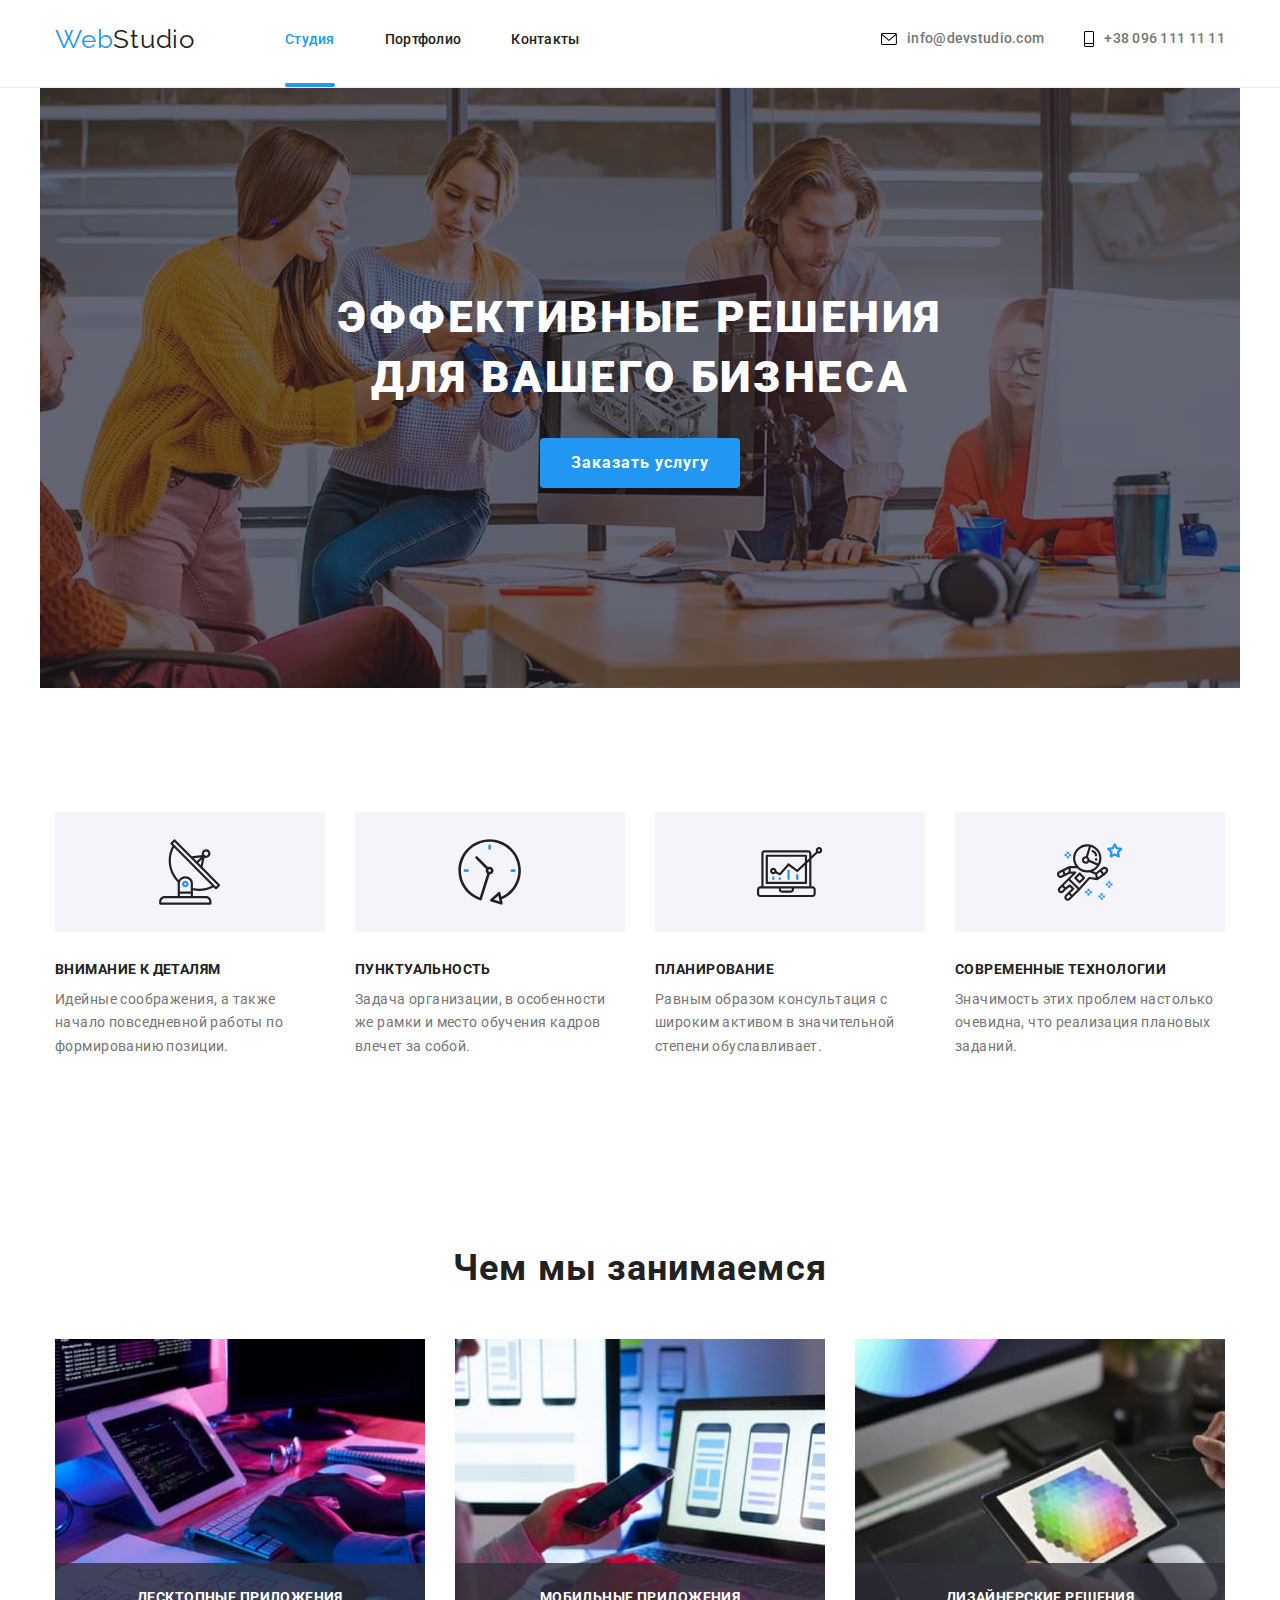
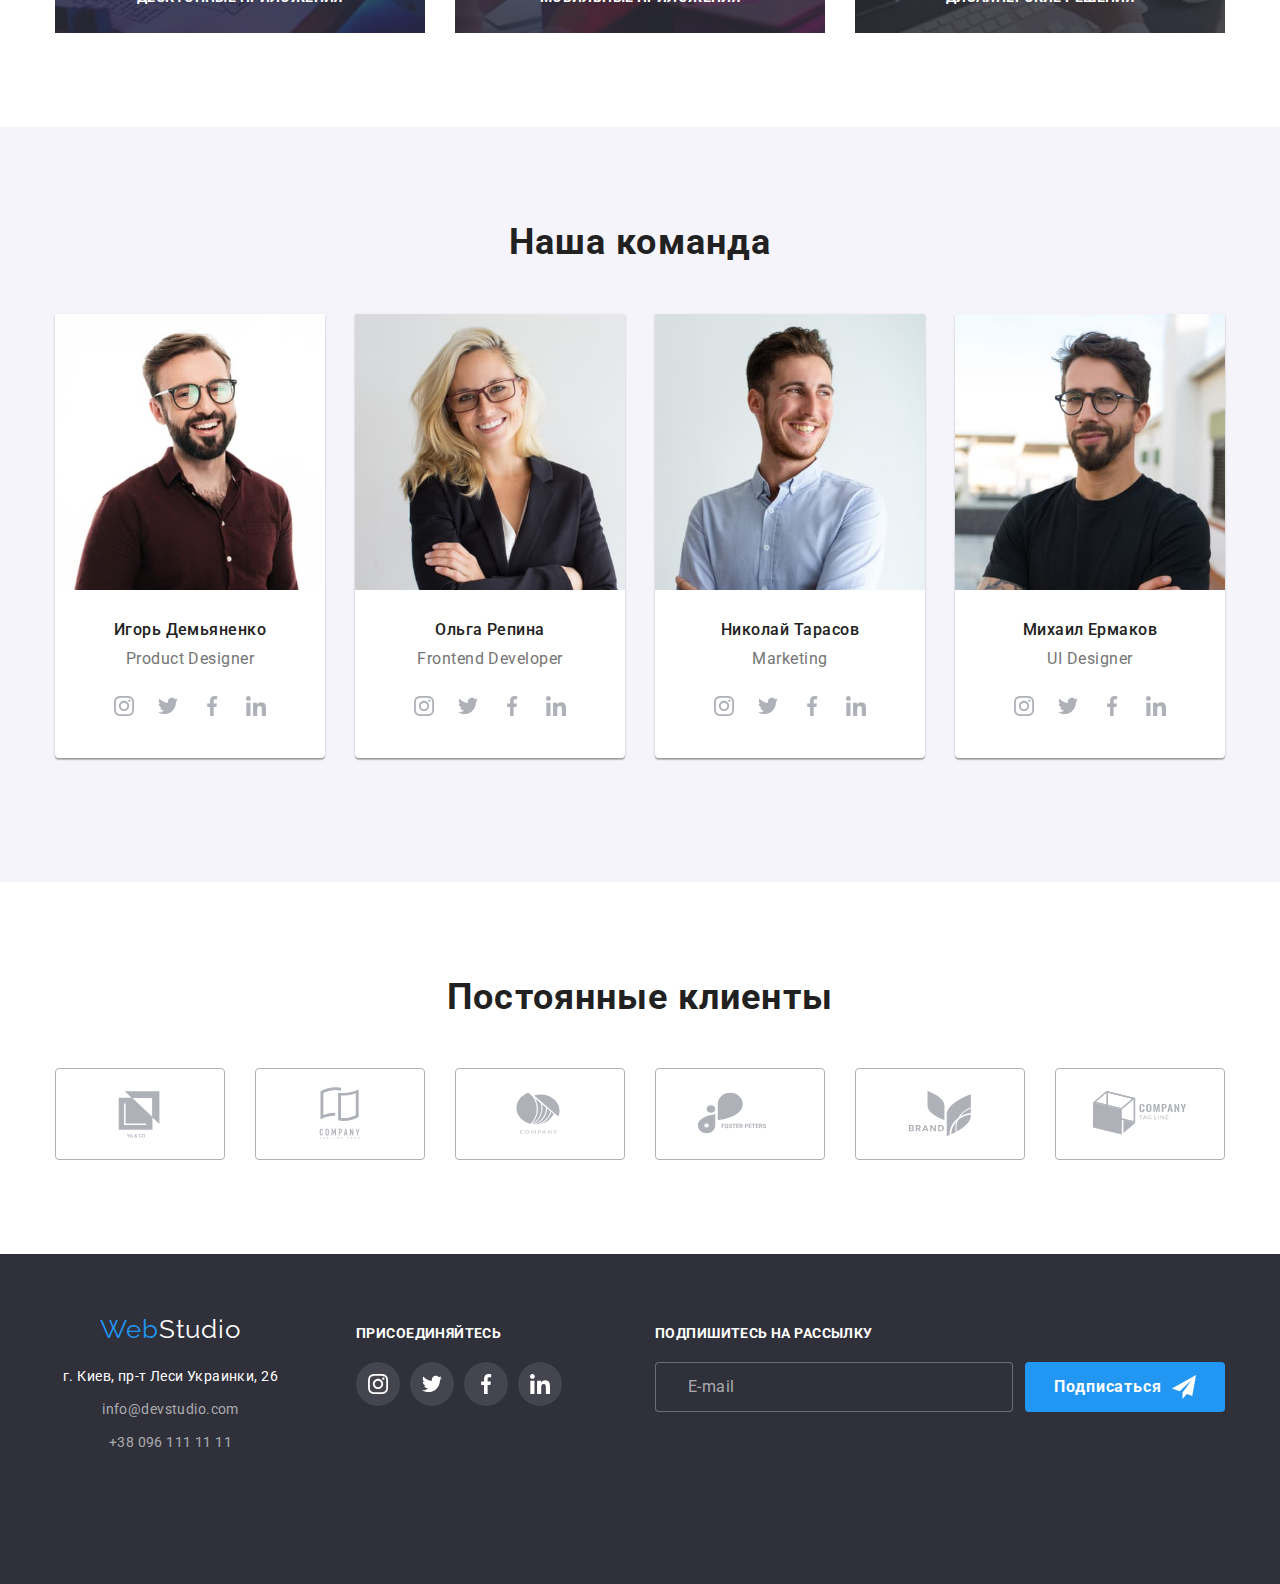
==== commit f0ae4cd0: "final" ====
--- a/index.html
+++ b/index.html
@@ -31,14 +31,14 @@
 
         </nav>
         <ul class="contact-list structure__contact-list">
-            <li>
+            <li class="contact-list__item">
                 <a class="contact-list__mail" href="mailto:info@devstudio.com">info@devstudio.com
                     <svg class="contact-list__icon" width="16" height="12">
                         <use href="./images/icons.svg#icon-mail"></use>
                     </svg>
                 </a>
             </li>
-            <li>
+            <li class="contact-list__item">
                 <a class="contact-list__tel" href="tel:+380961111111">+38 096 111 11 11
                     <svg class="contact-list__icon" width="10" height="16">
                         <use href="./images/icons.svg#icon-phone"></use>
--- a/CSS/main.min.css
+++ b/CSS/main.min.css
@@ -1 +1 @@
-:root{--header-background-color: #FFFFFF;--basic-color-text: #212121;--secondary-color-text: #757575;--basic-main-background-color: #E5E5E5;--secondary-main-background-color: #F5F4FA;--hero-footer-background-color: #2F303A}p,h1,h2,h3,h4,h5,h6{margin:0}ul,ol{margin:0;padding-left:0}img{display:block;height:auto;max-width:100%;width:100%}body{font-family:Roboto,sans-serif;color:var(--basic-color-text)}.visually-hidden{position:absolute;white-space:nowrap;width:1px;height:1px;overflow:hidden;border:0;padding:0;clip:rect(0 0 0 0);clip-path:inset(50%);margin:-1px}.container{width:100%;margin:0 auto;padding-left:15px;padding-right:15px}@media screen and (min-width: 480px){.container{width:480px}}@media screen and (min-width: 768px){.container{width:768px}}@media screen and (min-width: 1200px){.container{width:1200px}}.btn{font-size:16px;font-weight:700;line-height:1.88;min-width:200px;height:50px;border:1px solid rgba(0,0,0,0);border-radius:4px;text-align:center;cursor:pointer;background:var(--secondary-main-background-color);font-family:"Roboto",sans-serif;letter-spacing:.06em;color:#fff;background-color:#2196f3;box-shadow:0px 4px 4px rgba(0,0,0,.15)}.btn:hover,.btn:focus{background-color:#188ce8}.logo,.logo__web{font-size:26px;line-height:1.19;font-family:"Raleway";letter-spacing:.03em;text-decoration:none}.logo__web{color:#2196f3}.backdrop{position:fixed;top:0;left:0;width:100%;height:100%;background-color:rgba(0,0,0,.2);transition:opacity 250ms,visibility 250ms}.backdrop.is-hidden{opacity:0;pointer-events:none;visibility:hidden}.modal{position:absolute;top:50%;left:50%;transform:translate(-50%, -50%);min-width:auto;min-height:auto;background:#fff;box-shadow:0px 1px 3px rgba(0,0,0,.12),0px 1px 1px rgba(0,0,0,.14),0px 2px 1px rgba(0,0,0,.2);border-radius:4px}.btn-close{position:absolute;top:8px;right:8px;width:30px;height:30px;display:flex;align-items:center;justify-content:center;background:#fff;border:1px solid rgba(0,0,0,.1);border-radius:50%;cursor:pointer}.btn-close__icon{transition-property:fill;transition-duration:250ms;transition-timing-function:cubic-bezier(0.4, 0, 0.2, 1)}.btn-close:hover>.btn-close__icon,.btn-close:focus>.btn-close__icon{fill:#2196f3}.container-formular{padding-top:40px;padding-left:40px;padding-right:40px;padding-bottom:40px}.container-formular__text{font-size:20px;font-weight:700;line-height:1.5;margin-bottom:12px;text-align:center;letter-spacing:.03em;color:var(--basic-color-text)}@media screen and (min-width: 1200px){.container-formular__text{font-size:20px;font-weight:700;line-height:1.15}}.label-buy{font-size:12px;line-height:1.17;letter-spacing:.01em;color:var(--secondary-color-text)}.label-buy__input{position:relative;width:100%;padding-left:42px;height:40px;border:1px solid rgba(33,33,33,.2);border-radius:4px;outline:rgba(0,0,0,0);transition-property:border-color;transition-duration:250ms;transition-timing-function:cubic-bezier(0.4, 0, 0.2, 1)}.label-buy__container{display:flex;position:relative;margin-bottom:10px;margin-top:4px;width:100%}.label-buy__textarea{font-size:12px;line-height:1.17;width:100%;height:120px;padding:12px 16px 12px 16px;margin-top:4px;resize:none;letter-spacing:.01em;color:var(--basic-color-text);border:1px solid rgba(33,33,33,.2);border-radius:4px}.label-buy__textarea::placeholder{font-size:12px;line-height:1.17;letter-spacing:.01em;color:rgba(117,117,117,.5)}.label-buy__icon{display:flex;position:absolute;top:50%;margin-left:20px;transform:translate(-50%, -50%);fill:var(--basic-color-text);transition-property:fill;transition-duration:250ms;transition-timing-function:cubic-bezier(0.4, 0, 0.2, 1)}.label-buy__input:focus{border-color:#2196f3}.label-buy__input:focus+.label-buy__icon{fill:#2196f3}.label-buy__textarea{outline:rgba(0,0,0,0)}.label-buy__textarea:focus{border-color:#2196f3}.container-modal-checkbox{padding-left:14px;margin-top:20px;margin-bottom:30px}.checkbox{display:flex;align-items:center;margin-left:38px;margin-top:20px;margin-bottom:40px;width:100%;letter-spacing:.03em;color:#757575}@media screen and (min-width: 480px){.checkbox{font-size:12px;line-height:1.17}}@media screen and (min-width: 1200px){.checkbox{font-size:14px;line-height:1.71}}.checkbox__link{margin-left:5px;letter-spacing:.03em;color:#2196f3}@media screen and (min-width: 480px){.checkbox__link{font-size:12px;line-height:1.17}}@media screen and (min-width: 1200px){.checkbox__link{font-size:14px;line-height:1.71}}.checkbox__input{position:absolute;white-space:nowrap;width:1px;height:1px;overflow:hidden;border:0;padding:0;clip:rect(0 0 0 0);clip-path:inset(50%);margin:-1px;font-size:14px;line-height:1.71;letter-spacing:.03em;color:#757575}.checkbox__icon{margin-left:-23px;position:absolute;width:16px;height:15px;margin-right:8.4px;border:2px solid var(--basic-color-text);border-radius:2px;transition-property:background-image;transition-duration:250ms;transition-timing-function:cubic-bezier(0.4, 0, 0.2, 1);background-color:var(--header-background-color)}.checkbox__input:checked~.checkbox__icon{border-color:#2196f3;background-color:#2196f3;background-image:url("data:image/svg+xml;charset=utf8,%3Csvg width='13' height='10' viewBox='0 0 13 10' fill='none' xmlns='http://www.w3.org/2000/svg'%3E%3Cpath d='M1.95703 4.75166L1.88825 4.68604L1.81923 4.75141L0.93123 5.59258L0.854858 5.66492L0.930974 5.73753L4.42671 9.07236L4.49574 9.1382L4.56476 9.07236L12.069 1.91352L12.1449 1.84116L12.069 1.76881L11.1873 0.927644L11.1183 0.861826L11.0493 0.927611L4.49577 7.17353L1.95703 4.75166Z' fill='white' stroke='white' stroke-width='0.2'/%3E%3C/svg%3E")}.checkbox__input:focus~.checkbox__icon{border-color:#2196f3}.checkbox__input:checked:focus~.checkbox__icon{background-image:url("data:image/svg+xml;charset=utf8,%3Csvg width='13' height='10' viewBox='0 0 13 10' fill='none' xmlns='http://www.w3.org/2000/svg'%3E%3Cpath d='M1.95703 4.75166L1.88825 4.68604L1.81923 4.75141L0.93123 5.59258L0.854858 5.66492L0.930974 5.73753L4.42671 9.07236L4.49574 9.1382L4.56476 9.07236L12.069 1.91352L12.1449 1.84116L12.069 1.76881L11.1873 0.927644L11.1183 0.861826L11.0493 0.927611L4.49577 7.17353L1.95703 4.75166Z' fill='white' stroke='white' stroke-width='0.2'/%3E%3C/svg%3E")}.is-hidden{visibility:hidden;opacity:0;pointer-events:none}.section-header{padding-top:16px;padding-bottom:16px;border-bottom:1px solid #ececec;background-color:var(--header-background-color)}.section-header__logo{margin-right:90px}@media screen and (min-width: 1200px){.section-header{padding-top:24px;padding-bottom:32px}}.logo--header-color{color:var(--basic-color-text)}.section-header__container{display:flex;align-items:center}.header-list{display:none}@media screen and (min-width: 1200px){.header-list{display:flex;list-style:none;align-items:center}}.header-list__item{position:relative;transition-property:color;transition-duration:250ms}.header-list__link{position:relative;font-family:"Roboto",sans-serif;font-size:14px;font-weight:500;line-height:1.14;letter-spacing:.02em;color:var(--basic-color-text);text-decoration:none;transition-property:color;transition-duration:250ms;transition-timing-function:cubic-bezier(0.4, 0, 0.2, 1)}.header-list__item:hover::after{opacity:1}.header-list__item:not(:last-child){margin-right:50px}.header-list__link:hover,.header-list__link:focus{color:#2196f3;fill:#2196f3;outline:rgba(0,0,0,0)}.header-list__link.current::after{position:absolute;left:0;bottom:-39.5px;content:"";height:4px;width:100%;display:block;border-radius:2px;background:#2196f3}.structure__header-list{margin-left:auto}.contact-list{display:none}@media screen and (min-width: 1200px){.contact-list{display:flex;list-style:none;align-items:cente}}.contact-list__mail,.contact-list__tel{font-family:"Roboto",sans-serif;font-size:14px;font-weight:500;line-height:1.14;letter-spacing:.02em;text-decoration:none;color:var(--secondary-color-text);align-items:center;transition-property:color;transition-duration:250ms;transition-timing-function:cubic-bezier(0.4, 0, 0.2, 1)}.contact-list__mail{display:flex;flex-direction:row-reverse;margin-right:30px}.contact-list__icon{margin-right:10px;transition-property:fill;transition-duration:250ms;transition-timing-function:cubic-bezier(0.4, 0, 0.2, 1)}.contact-list__tel{display:flex;flex-direction:row-reverse}.contact-list__icon:hover,.contact-list__icon:focus{color:#2196f3;fill:#2196f3;outline:rgba(0,0,0,0)}.contact-list__button{display:block;margin-left:auto;border:rgba(0,0,0,0);cursor:pointer;background-color:rgba(0,0,0,0)}@media screen and (min-width: 1200px){.contact-list__button{display:none}}.contact-list__mail:hover,.contact-list__mail:focus,.contact-list__tel:hover,.contact-list__tel:focus,.contact-list__icon:hover,.contact-list__icon:focus,.contact-list__button:hover,.contact-list__button:focus{color:#2196f3;fill:#2196f3;outline:rgba(0,0,0,0)}.structure__contact-list{margin-left:auto}.current{color:#2196f3}.mobile-menu{position:absolute;position:fixed;top:0;left:0;background-color:#fff;width:100vw;height:100vh;padding-top:10;padding-bottom:10px;z-index:1}.mobile-menu .container{display:flex;flex-direction:column;justify-content:space-between;height:100%;overflow-y:auto}.mobile-menu__button{display:block;margin-left:auto;border:rgba(0,0,0,0);cursor:pointer;background-color:rgba(0,0,0,0)}.mobile-menu__button:hover,.mobile-menu__button:focus{fill:#2196f3;outline:rgba(0,0,0,0)}.mobile-menu__list{list-style:none}.mobile-menu__item:not(:last-child){margin-bottom:32px}.mobile-menu__link{font-size:40px;font-weight:500;line-height:1.18;letter-spacing:.02em;color:#212121;text-decoration:none}.mobile-contact-list{list-style:none}.mobile-contact-list__item:first-child{margin-bottom:32px}.mobile-contact-list__tel{font-size:34px;font-weight:500;line-height:1.18;letter-spacing:.02em;color:#2196f3;text-decoration:none}.mobile-contact-list__mail{font-size:24px;font-weight:500;line-height:1.17;font-weight:500;font-size:24px;line-height:28px;letter-spacing:.02em;color:#757575;text-decoration:none}.mobile-soc-list{display:flex;margin-top:64px;list-style:none}.mobile-soc-list__link{font-size:18px;font-weight:500;line-height:1.22;letter-spacing:.02em;color:#2196f3;text-decoration:none}.mobile-soc-list__item:not(:last-child){border-right:1px solid rgba(33,33,33,.2)}.mobile-soc-list__text{margin-right:10px;margin-left:10px}.mobile-soc-list__text-first{margin-right:10px;margin-left:0px}.mobile-soc-list__text-second{margin-right:0px;margin-left:10px}.section-hero{background-size:cover;background-image:linear-gradient(rgba(47, 48, 58, 0.4), rgba(47, 48, 58, 0.4)),url(../../images/hero/hero-mobile1x.jpg);background-position:center;background-repeat:no-repeat}@media(min-device-pixel-ratio: 2),(min-resolution: 192dpi),(min-resolution: 2dppx){.section-hero{background-image:linear-gradient(rgba(47, 48, 58, 0.4), rgba(47, 48, 58, 0.4)),url(../../images/hero/hero-mobile2x.jpg)}}@media screen and (min-width: 768px){.section-hero{background-image:linear-gradient(rgba(47, 48, 58, 0.4), rgba(47, 48, 58, 0.4)),url(../../images/hero/hero-tablet.jpg);max-width:1199px}}@media screen and (min-width: 768px)and (min-device-pixel-ratio: 2),screen and (min-width: 768px)and (min-resolution: 192dpi),screen and (min-width: 768px)and (min-resolution: 2dppx){.section-hero{background-image:linear-gradient(rgba(47, 48, 58, 0.4), rgba(47, 48, 58, 0.4)),url(../../images/hero/hero-tablet2x.jpg)}}@media screen and (min-width: 1200px){.section-hero{background-image:linear-gradient(rgba(47, 48, 58, 0.4), rgba(47, 48, 58, 0.4)),url(../../images/hero/hero-desktop.jpg)}}@media screen and (min-width: 1200px)and (min-device-pixel-ratio: 2),screen and (min-width: 1200px)and (min-resolution: 192dpi),screen and (min-width: 1200px)and (min-resolution: 2dppx){.section-hero{background-image:linear-gradient(rgba(47, 48, 58, 0.4), rgba(47, 48, 58, 0.4)),url(../../images/hero/hero-desktop2x.jpg)}}@media screen and (min-width: 1200px){.section-hero{max-width:1600px}}.section-hero__container{padding-top:118px;padding-bottom:118px;display:flex;flex-direction:column;align-items:center;text-align:center}@media screen and (min-width: 1200px){.section-hero__container{padding-top:200px;padding-bottom:200px;display:flex;flex-direction:column;align-items:center;text-align:center}}.section-hero__title{margin-bottom:30px;font-size:26px;font-weight:900;line-height:1.62;letter-spacing:.06em;text-transform:uppercase;color:#fff}@media screen and (min-width: 768px){.section-hero__title{font-size:26px;font-weight:900;line-height:1.62;width:360px}}@media screen and (min-width: 1200px){.section-hero__title{font-size:44px;font-weight:900;line-height:1.36;width:696px}}.structure-btn{display:flex;justify-content:center;align-items:center;margin:0 auto}.section-features{padding-top:60px;padding-bottom:60px;background-color:var(--header-background-color)}@media screen and (min-width: 1200px){.section-features{padding-top:94px;padding-bottom:94px}}.features-list{list-style:none;display:flex;flex-wrap:wrap;gap:30px}@media screen and (min-width: 768px){.features-list__item{width:calc((100% - 30px)/2)}}@media screen and (min-width: 1200px){.features-list__item{width:calc((100% - 90px)/4)}}.features-list .features-list__container{height:120px;margin-bottom:30px;margin-top:30px;display:flex;justify-content:center;background-color:var(--secondary-main-background-color);align-items:center}.features-list__title{margin-bottom:10px;text-align:center;font-size:14px;line-height:1.14;letter-spacing:.03em;text-transform:uppercase;color:var(--basic-color-text)}@media screen and (min-width: 768px){.features-list__title{text-align:left}}.features-list__text{font-size:14px;line-height:1.71;letter-spacing:.03em;color:var(--secondary-color-text)}.section-work{padding-top:94px;padding-bottom:94px;background-color:var(--header-background-color)}@media screen and (max-width: 1199px){.section-work{display:none}}.section-work__title{margin-bottom:50px;text-align:center;font-size:36px;line-height:1.17;letter-spacing:.03em;color:var(--basic-color-text)}.work-list{list-style:none;display:flex}.work-list__item:nth-child(n+2){margin-left:30px}.work-list__item{position:relative}.work-list__text{position:absolute;bottom:0px;width:370px;height:70px;padding-bottom:27px;padding-top:27px;font-size:14px;font-weight:700;line-height:1.14;text-align:center;letter-spacing:.03em;text-transform:uppercase;background-color:rgba(47,48,58,.8);color:var(--header-background-color)}.section-team{padding-top:60px;padding-bottom:60px;background-color:var(--secondary-main-background-color)}@media screen and (min-width: 1200px){.section-team{padding-top:94px;padding-bottom:94px}}.section-team__title{margin-bottom:30px;text-align:center;font-size:28px;line-height:1.18;letter-spacing:.03em;color:var(--basic-color-text)}@media screen and (min-width: 1200px){.section-team__title{font-size:36px;line-height:1.17;margin-bottom:50px}}.section-team__list{list-style:none;display:flex;flex-wrap:wrap;justify-content:center;gap:30px}.section-team__item{margin-bottom:30px;background-color:var(--header-background-color);box-shadow:0px 1px 3px rgba(0,0,0,.12),0px 1px 1px rgba(0,0,0,.14),0px 2px 1px rgba(0,0,0,.2);border-radius:0px 0px 4px 4px}@media screen and (min-width: 768px){.section-team__item{width:calc((100% - 30px)/2)}}@media screen and (min-width: 1200px){.section-team__item{width:calc((100% - 90px)/4)}}.card{text-align:center}.card__title{margin-bottom:10px;font-size:16px;font-weight:500;line-height:1.19;letter-spacing:.03em;color:var(--basic-color-text)}.card__list{list-style:none;display:flex;justify-content:center}.card__text{font-size:16px;font-weight:400;line-height:1.19;letter-spacing:.03em;color:var(--secondary-color-text)}.card__link{margin-top:16px;display:flex;width:44px;height:44px;border-radius:50%;align-items:center;justify-content:center;transition-property:background-color;transition-duration:250ms;transition-timing-function:cubic-bezier(0.4, 0, 0.2, 1)}.card__icon{fill:#afb1b8;transition-property:fill;transition-duration:250ms;transition-timing-function:cubic-bezier(0.4, 0, 0.2, 1)}.card__link:hover{background-color:#2196f3}.card__link:focus{background-color:#2196f3;outline:rgba(0,0,0,0)}.card__link:hover .card__icon,.card__link:focus .card__icon{fill:var(--header-background-color)}.structure-card{padding-top:30px;padding-bottom:30px}.section-clients{padding-top:60px;padding-bottom:60px}@media screen and (min-width: 1200px){.section-clients{padding-top:94px;padding-bottom:94px}}.section-clients__title{margin-bottom:30px;text-align:center;letter-spacing:.03em;color:var(--basic-color-text);font-size:28px;line-height:1.18}@media screen and (min-width: 1200px){.section-clients__title{margin-bottom:50px;font-size:36px;line-height:1.17}}.clients-list{list-style:none;display:flex;flex-wrap:wrap;gap:30px}.clients-list__item{width:calc((100% - 30px)/2);height:92px;border:1px solid #afb1b8;border-radius:4px;transition-property:border;transition-duration:250ms;transition-timing-function:cubic-bezier(0.4, 0, 0.2, 1)}@media screen and (min-width: 768px){.clients-list__item{width:calc((100% - 60px)/3)}}@media screen and (min-width: 1200px){.clients-list__item{width:calc((100% - 150px)/6)}}.clients-list__link{display:flex;justify-content:center;align-items:center;width:100%;height:100%;fill:#afb1b8;transition-property:fill;transition-duration:250ms;transition-timing-function:cubic-bezier(0.4, 0, 0.2, 1)}.clients-list__item:hover,.clients-list__item:focus{border:1px solid #2196f3}.clients-list__link:hover{fill:#2196f3}.clients-list__link:focus{fill:#2196f3;outline:1px solid #2196f3}.clients-list__item:hover .clients-list__link{fill:#2196f3}.clients-list__item:focus .clients-list__link{fill:#2196f3;outline:rgba(0,0,0,0)}.footer{background-color:var(--hero-footer-background-color);padding-top:60px;padding-bottom:60px}.footer__container{text-align:center}@media screen and (min-width: 768px){.footer__container{display:flex;text-align:center;justify-content:center}}@media screen and (min-width: 768px){.footer__container{flex-wrap:wrap}}@media screen and (min-width: 1200px){.footer__container{display:flex;align-items:baseline}}.footer-adress{margin-bottom:60px}@media screen and (min-width: 768px){.footer-adress{min-width:232px}}@media screen and (min-width: 1200px){.footer-adress{min-width:231px}}.footer-adress__location{margin-top:20px;margin-bottom:8px;font-size:14px;line-height:1.71;letter-spacing:.03em;color:var(--header-background-color);font-style:normal}@media screen and (min-width: 1200px){.footer-adress__location{margin-bottom:9px}}.logo--footer-color{color:var(--header-background-color)}.footer-list{list-style:none}.footer-list__mail{font-size:14px;line-height:1.71;letter-spacing:.03em;text-decoration:none;color:rgba(255,255,255,.6)}.footer-list__tel{font-size:14px;line-height:1.71;letter-spacing:.03em;text-decoration:none;color:rgba(255,255,255,.6)}.footer-list__item{margin-bottom:8px}@media screen and (min-width: 1200px){.footer-list__item{margin-bottom:9px}}.join-list__item:not(:last-child){margin-right:10px}@media screen and (min-width: 768px){.container-join{min-width:206px;margin-left:165px}}@media screen and (min-width: 1200px){.container-join{min-width:206px;margin-left:70px}}.container-join__text{font-size:14px;font-weight:700;line-height:1.14;letter-spacing:.03em;text-transform:uppercase;color:var(--header-background-color)}@media screen and (min-width: 1200px){.container-join__text{text-align:left}}.join-list__link{display:flex;align-items:center;justify-content:center;width:44px;height:44px;background-color:rgba(255,255,255,.1);border-radius:50%;transition-property:background-color;transition-duration:250ms;transition-timing-function:cubic-bezier(0.4, 0, 0.2, 1)}.join-list__link:hover{background-color:#2196f3}.join-list__link:focus{background-color:#2196f3;outline:rgba(0,0,0,0)}.join-list{list-style:none;display:flex;justify-content:center}.join-list__item{margin-top:20px;margin-bottom:60px}@media screen and (min-width: 1200px){.join-list__item{margin-bottom:30px}}.join-list__icon{fill:var(--header-background-color)}@media screen and (min-width: 1200px){.form-subscribe__container{display:flex;margin-top:20px;height:50px;margin-left:93px}}.form-subscribe{text-align:center}@media screen and (min-width: 768px){.form-subscribe{min-width:450px}}@media screen and (min-width: 1200px){.form-subscribe{min-width:570px}}.form-subscribe__label{display:flex;font-size:14px;font-weight:700;line-height:1.14;letter-spacing:.03em;text-transform:uppercase;color:var(--header-background-color)}.form-subscribe__input{width:100%;height:50px;margin-bottom:20px;font-size:16px;line-height:1.25;letter-spacing:.03em;color:var(--header-background-color);border:1px solid rgba(255,255,255,.3);border-radius:4px;background-color:var(--hero-footer-background-color)}@media screen and (min-width: 768px){.form-subscribe__input{width:450px}}@media screen and (min-width: 1200px){.form-subscribe__input{padding-left:16px;width:358px}}.form-subscribe__input::placeholder{padding-left:16px;font-size:16px;line-height:1.25;letter-spacing:.03em;color:rgba(255,255,255,.6)}.form-subcribe_container-button{display:flex;text-align:center;justify-content:center}.form-subscribe__button{display:flex;align-items:center;justify-content:center;padding:0;margin-left:12px;width:200px;height:50px;background:#2196f3;border-radius:4px;border:none;font-size:16px;font-weight:700;line-height:1.88;letter-spacing:.06em;color:var(--header-background-color);cursor:pointer}.form-subscribe__button:hover,.form-subscribe__button:focus{background-color:#188ce8}.form-subscribe__text{margin-bottom:20px;font-size:14px;font-weight:700;line-height:1.14;letter-spacing:.03em;text-transform:uppercase;color:var(--header-background-color)}@media screen and (min-width: 1200px){.form-subscribe__text{margin-left:93px;text-align:left}}.form-subscribe__icon{margin-left:10px}.btn-list{background-color:var(--header-background-color);list-style:none;display:flex;flex-wrap:wrap;margin-bottom:40px;column-gap:8px;row-gap:15px}@media screen and (min-width: 768px){.btn-list{justify-content:center;margin-bottom:30px}}.btn-list__button{padding:6px 22px 6px 22px;max-width:200px;border:1px solid rgba(0,0,0,0);border-radius:4px;justify-content:center;cursor:pointer;background:var(--secondary-main-background-color);font-family:"Roboto",sans-serif;font-size:16px;font-weight:500;line-height:1.63;display:flex;letter-spacing:.03em;color:var(--basic-color-text);transition-property:background-color;transition-property:color;transition-duration:250ms;transition-timing-function:cubic-bezier(0.4, 0, 0.2, 1);transition-property:background-color;transition-duration:250ms;transition-timing-function:cubic-bezier(0.4, 0, 0.2, 1)}.btn-list__button:hover{background-color:#2196f3;color:var(--header-background-color);box-shadow:0px 3px 1px rgba(0,0,0,.1),0px 1px 2px rgba(0,0,0,.08),0px 2px 2px rgba(0,0,0,.12)}.btn-list__button:focus{background-color:#2196f3;color:var(--header-background-color);outline:rgba(0,0,0,0)}.section-projects{padding-top:60px;padding-bottom:60px;background-color:var(--header-background-color)}@media screen and (min-width: 1200px){.section-projects{padding-top:94px;padding-bottom:94px}}.project-list{list-style:none;column-gap:30px}@media screen and (min-width: 768px){.project-list{display:flex;flex-wrap:wrap;gap:30px}}.project-list__item{position:relative;transition-property:box-shadow;transition-duration:250ms;transition-timing-function:cubic-bezier(0.4, 0, 0.2, 1)}@media screen and (min-width: 768px){.project-list__item{width:calc((100% - 30px)/2)}}@media screen and (min-width: 1200px){.project-list__item{width:calc((100% - 60px)/3)}}.project-list__item:hover .project-wrap__text{transform:translateY(0%)}.project-list__item:hover,.project-list__item:focus{box-shadow:0px 1px 1px rgba(0,0,0,.12),0px 4px 4px rgba(0,0,0,.06),1px 4px 6px rgba(0,0,0,.16)}.project-wrap{position:relative;overflow:hidden;text-align:center;justify-content:center}.project-wrap__text{position:absolute;top:0;align-items:center;justify-content:center;text-align:center;height:100%;padding-right:24px;padding-left:24px;display:flex;font-size:18px;font-weight:400;line-height:1.56;letter-spacing:.03em;color:#fff;background:rgba(33,150,243,.9);transform:translateY(100%);transition:transform 250ms;transition-timing-function:cubic-bezier(0.4, 0, 0.2, 1)}.section-text-card{border-right:1px solid #eee;border-bottom:1px solid #eee;border-left:1px solid #eee;padding:20px 24px}.section-text-card__title{margin-bottom:4px;font-size:18px;line-height:2;letter-spacing:.06em;color:var(--basic-color-text)}.section-text-card__work{font-size:16px;font-weight:400;line-height:1.88;letter-spacing:.03em;color:var(--secondary-color-text)}/*# sourceMappingURL=main.min.css.map */+:root{--header-background-color: #FFFFFF;--basic-color-text: #212121;--secondary-color-text: #757575;--basic-main-background-color: #E5E5E5;--secondary-main-background-color: #F5F4FA;--hero-footer-background-color: #2F303A}p,h1,h2,h3,h4,h5,h6{margin:0}ul,ol{margin:0;padding-left:0}img{display:block;height:auto;max-width:100%;width:100%}body{font-family:Roboto,sans-serif;color:var(--basic-color-text)}.visually-hidden{position:absolute;white-space:nowrap;width:1px;height:1px;overflow:hidden;border:0;padding:0;clip:rect(0 0 0 0);clip-path:inset(50%);margin:-1px}.container{width:100%;margin:0 auto;padding-left:15px;padding-right:15px}@media screen and (min-width: 480px){.container{width:480px}}@media screen and (min-width: 768px){.container{width:768px}}@media screen and (min-width: 1200px){.container{width:1200px}}.btn{font-size:16px;font-weight:700;line-height:1.88;min-width:200px;height:50px;border:1px solid rgba(0,0,0,0);border-radius:4px;text-align:center;cursor:pointer;background:var(--secondary-main-background-color);font-family:"Roboto",sans-serif;letter-spacing:.06em;color:#fff;background-color:#2196f3;box-shadow:0px 4px 4px rgba(0,0,0,.15)}.btn:hover,.btn:focus{background-color:#188ce8}.logo,.logo__web{font-size:26px;line-height:1.19;font-family:"Raleway";letter-spacing:.03em;text-decoration:none}.logo__web{color:#2196f3}.backdrop{position:fixed;top:0;left:0;width:100%;height:100%;background-color:rgba(0,0,0,.2);transition:opacity 250ms,visibility 250ms}.backdrop.is-hidden{opacity:0;pointer-events:none;visibility:hidden}.modal{position:absolute;top:50%;left:50%;transform:translate(-50%, -50%);min-width:auto;min-height:auto;background:#fff;box-shadow:0px 1px 3px rgba(0,0,0,.12),0px 1px 1px rgba(0,0,0,.14),0px 2px 1px rgba(0,0,0,.2);border-radius:4px}.btn-close{position:absolute;top:8px;right:8px;width:30px;height:30px;display:flex;align-items:center;justify-content:center;background:#fff;border:1px solid rgba(0,0,0,.1);border-radius:50%;cursor:pointer}.btn-close__icon{transition-property:fill;transition-duration:250ms;transition-timing-function:cubic-bezier(0.4, 0, 0.2, 1)}.btn-close:hover>.btn-close__icon,.btn-close:focus>.btn-close__icon{fill:#2196f3}.container-formular{padding-top:40px;padding-left:40px;padding-right:40px;padding-bottom:40px}.container-formular__text{font-size:20px;font-weight:700;line-height:1.5;margin-bottom:12px;text-align:center;letter-spacing:.03em;color:var(--basic-color-text)}@media screen and (min-width: 1200px){.container-formular__text{font-size:20px;font-weight:700;line-height:1.15}}.label-buy{font-size:12px;line-height:1.17;letter-spacing:.01em;color:var(--secondary-color-text)}.label-buy__input{position:relative;width:100%;padding-left:42px;height:40px;border:1px solid rgba(33,33,33,.2);border-radius:4px;outline:rgba(0,0,0,0);transition-property:border-color;transition-duration:250ms;transition-timing-function:cubic-bezier(0.4, 0, 0.2, 1)}.label-buy__container{display:flex;position:relative;margin-bottom:10px;margin-top:4px;width:100%}.label-buy__textarea{font-size:12px;line-height:1.17;width:100%;height:120px;padding:12px 16px 12px 16px;margin-top:4px;resize:none;letter-spacing:.01em;color:var(--basic-color-text);border:1px solid rgba(33,33,33,.2);border-radius:4px}.label-buy__textarea::placeholder{font-size:12px;line-height:1.17;letter-spacing:.01em;color:rgba(117,117,117,.5)}.label-buy__icon{display:flex;position:absolute;top:50%;margin-left:20px;transform:translate(-50%, -50%);fill:var(--basic-color-text);transition-property:fill;transition-duration:250ms;transition-timing-function:cubic-bezier(0.4, 0, 0.2, 1)}.label-buy__input:focus{border-color:#2196f3}.label-buy__input:focus+.label-buy__icon{fill:#2196f3}.label-buy__textarea{outline:rgba(0,0,0,0)}.label-buy__textarea:focus{border-color:#2196f3}.container-modal-checkbox{padding-left:14px;margin-top:20px;margin-bottom:30px}.checkbox{display:flex;align-items:center;margin-left:38px;margin-top:20px;margin-bottom:40px;width:100%;letter-spacing:.03em;color:#757575}@media screen and (min-width: 480px){.checkbox{font-size:12px;line-height:1.17}}@media screen and (min-width: 1200px){.checkbox{font-size:14px;line-height:1.71}}.checkbox__link{margin-left:5px;letter-spacing:.03em;color:#2196f3}@media screen and (min-width: 480px){.checkbox__link{font-size:12px;line-height:1.17}}@media screen and (min-width: 1200px){.checkbox__link{font-size:14px;line-height:1.71}}.checkbox__input{position:absolute;white-space:nowrap;width:1px;height:1px;overflow:hidden;border:0;padding:0;clip:rect(0 0 0 0);clip-path:inset(50%);margin:-1px;font-size:14px;line-height:1.71;letter-spacing:.03em;color:#757575}.checkbox__icon{margin-left:-23px;position:absolute;width:16px;height:15px;margin-right:8.4px;border:2px solid var(--basic-color-text);border-radius:2px;transition-property:background-image;transition-duration:250ms;transition-timing-function:cubic-bezier(0.4, 0, 0.2, 1);background-color:var(--header-background-color)}.checkbox__input:checked~.checkbox__icon{border-color:#2196f3;background-color:#2196f3;background-image:url("data:image/svg+xml;charset=utf8,%3Csvg width='13' height='10' viewBox='0 0 13 10' fill='none' xmlns='http://www.w3.org/2000/svg'%3E%3Cpath d='M1.95703 4.75166L1.88825 4.68604L1.81923 4.75141L0.93123 5.59258L0.854858 5.66492L0.930974 5.73753L4.42671 9.07236L4.49574 9.1382L4.56476 9.07236L12.069 1.91352L12.1449 1.84116L12.069 1.76881L11.1873 0.927644L11.1183 0.861826L11.0493 0.927611L4.49577 7.17353L1.95703 4.75166Z' fill='white' stroke='white' stroke-width='0.2'/%3E%3C/svg%3E")}.checkbox__input:focus~.checkbox__icon{border-color:#2196f3}.checkbox__input:checked:focus~.checkbox__icon{background-image:url("data:image/svg+xml;charset=utf8,%3Csvg width='13' height='10' viewBox='0 0 13 10' fill='none' xmlns='http://www.w3.org/2000/svg'%3E%3Cpath d='M1.95703 4.75166L1.88825 4.68604L1.81923 4.75141L0.93123 5.59258L0.854858 5.66492L0.930974 5.73753L4.42671 9.07236L4.49574 9.1382L4.56476 9.07236L12.069 1.91352L12.1449 1.84116L12.069 1.76881L11.1873 0.927644L11.1183 0.861826L11.0493 0.927611L4.49577 7.17353L1.95703 4.75166Z' fill='white' stroke='white' stroke-width='0.2'/%3E%3C/svg%3E")}.is-hidden{visibility:hidden;opacity:0;pointer-events:none}.section-header{padding-top:16px;padding-bottom:16px;border-bottom:1px solid #ececec;background-color:var(--header-background-color)}.section-header__logo{margin-right:90px}@media screen and (min-width: 1200px){.section-header{padding-top:24px;padding-bottom:32px}}.logo--header-color{color:var(--basic-color-text)}.section-header__container{display:flex;align-items:center}.header-list{display:none}@media screen and (min-width: 768px){.header-list{display:flex;list-style:none;align-items:center}}.header-list__item{position:relative;transition-property:color;transition-duration:250ms}.header-list__link{position:relative;font-family:"Roboto",sans-serif;font-size:14px;font-weight:500;line-height:1.14;letter-spacing:.02em;color:var(--basic-color-text);text-decoration:none;transition-property:color;transition-duration:250ms;transition-timing-function:cubic-bezier(0.4, 0, 0.2, 1)}.header-list__item:hover::after{opacity:1}.header-list__item:not(:last-child){margin-right:50px}.header-list__link:hover,.header-list__link:focus{color:#2196f3;fill:#2196f3;outline:rgba(0,0,0,0)}.header-list__link.current::after{position:absolute;left:0;content:"";height:4px;width:100%;display:block;border-radius:2px;background:#2196f3}@media screen and (min-width: 768px){.header-list__link.current::after{bottom:-28px}}@media screen and (min-width: 1200px){.header-list__link.current::after{bottom:-39.5px}}.structure__header-list{margin-left:auto}.contact-list{display:none}@media screen and (min-width: 768px){.contact-list{margin-left:58px;flex-wrap:wrap;display:flex;list-style:none;align-items:center;gap:10px}}@media screen and (min-width: 1200px){.contact-list{margin-left:auto;display:flex;list-style:none;align-items:center}}.contact-list__mail,.contact-list__tel{font-family:"Roboto",sans-serif;letter-spacing:.02em;text-decoration:none;color:var(--secondary-color-text);align-items:center;transition-property:color;transition-duration:250ms;transition-timing-function:cubic-bezier(0.4, 0, 0.2, 1)}@media screen and (min-width: 768px){.contact-list__mail,.contact-list__tel{font-size:12px;font-weight:500;line-height:1.17}}@media screen and (min-width: 1200px){.contact-list__mail,.contact-list__tel{font-size:14px;font-weight:500;line-height:1.14}}.contact-list__mail{display:flex;flex-direction:row-reverse;margin-right:30px}.contact-list__icon{margin-right:10px;transition-property:fill;transition-duration:250ms;transition-timing-function:cubic-bezier(0.4, 0, 0.2, 1)}.contact-list__tel{display:flex;flex-direction:row-reverse}.contact-list__icon:hover,.contact-list__icon:focus{color:#2196f3;fill:#2196f3;outline:rgba(0,0,0,0)}.contact-list__button{display:block;margin-left:auto;border:rgba(0,0,0,0);cursor:pointer;background-color:rgba(0,0,0,0)}@media screen and (min-width: 768px){.contact-list__button{display:none}}.contact-list__mail:hover,.contact-list__mail:focus,.contact-list__tel:hover,.contact-list__tel:focus,.contact-list__icon:hover,.contact-list__icon:focus,.contact-list__button:hover,.contact-list__button:focus{color:#2196f3;fill:#2196f3;outline:rgba(0,0,0,0)}.current{color:#2196f3}.mobile-menu{position:absolute;position:fixed;top:0;left:0;background-color:#fff;width:100vw;height:100vh;padding-top:10;padding-bottom:10px;z-index:1}.mobile-menu .container{display:flex;flex-direction:column;justify-content:space-between;height:100%;overflow-y:auto}.mobile-menu__button{display:block;margin-left:auto;border:rgba(0,0,0,0);cursor:pointer;background-color:rgba(0,0,0,0)}.mobile-menu__button:hover,.mobile-menu__button:focus{fill:#2196f3;outline:rgba(0,0,0,0)}.mobile-menu__list{list-style:none}.mobile-menu__item:not(:last-child){margin-bottom:32px}.mobile-menu__link{font-size:40px;font-weight:500;line-height:1.18;letter-spacing:.02em;color:#212121;text-decoration:none}.mobile-contact-list{list-style:none}.mobile-contact-list__item:first-child{margin-bottom:32px}.mobile-contact-list__tel{font-size:34px;font-weight:500;line-height:1.18;letter-spacing:.02em;color:#2196f3;text-decoration:none}.mobile-contact-list__mail{font-size:24px;font-weight:500;line-height:1.17;font-weight:500;font-size:24px;line-height:28px;letter-spacing:.02em;color:#757575;text-decoration:none}.mobile-soc-list{display:flex;margin-top:64px;list-style:none}.mobile-soc-list__link{font-size:18px;font-weight:500;line-height:1.22;letter-spacing:.02em;color:#2196f3;text-decoration:none}.mobile-soc-list__item:not(:last-child){border-right:1px solid rgba(33,33,33,.2)}.mobile-soc-list__text{margin-right:10px;margin-left:10px}.mobile-soc-list__text-first{margin-right:10px;margin-left:0px}.mobile-soc-list__text-second{margin-right:0px;margin-left:10px}.section-hero{background-size:cover;background-image:linear-gradient(rgba(47, 48, 58, 0.4), rgba(47, 48, 58, 0.4)),url(../../images/hero/hero-mobile1x.jpg);background-position:center;background-repeat:no-repeat}@media(min-device-pixel-ratio: 2),(min-resolution: 192dpi),(min-resolution: 2dppx){.section-hero{background-image:linear-gradient(rgba(47, 48, 58, 0.4), rgba(47, 48, 58, 0.4)),url(../../images/hero/hero-mobile2x.jpg)}}@media screen and (min-width: 768px){.section-hero{background-image:linear-gradient(rgba(47, 48, 58, 0.4), rgba(47, 48, 58, 0.4)),url(../../images/hero/hero-tablet.jpg);max-width:1199px}}@media screen and (min-width: 768px)and (min-device-pixel-ratio: 2),screen and (min-width: 768px)and (min-resolution: 192dpi),screen and (min-width: 768px)and (min-resolution: 2dppx){.section-hero{background-image:linear-gradient(rgba(47, 48, 58, 0.4), rgba(47, 48, 58, 0.4)),url(../../images/hero/hero-tablet2x.jpg)}}@media screen and (min-width: 1200px){.section-hero{background-image:linear-gradient(rgba(47, 48, 58, 0.4), rgba(47, 48, 58, 0.4)),url(../../images/hero/hero-desktop.jpg)}}@media screen and (min-width: 1200px)and (min-device-pixel-ratio: 2),screen and (min-width: 1200px)and (min-resolution: 192dpi),screen and (min-width: 1200px)and (min-resolution: 2dppx){.section-hero{background-image:linear-gradient(rgba(47, 48, 58, 0.4), rgba(47, 48, 58, 0.4)),url(../../images/hero/hero-desktop2x.jpg)}}@media screen and (min-width: 1200px){.section-hero{max-width:1600px}}.section-hero__container{padding-top:118px;padding-bottom:118px;display:flex;flex-direction:column;align-items:center;text-align:center}@media screen and (min-width: 1200px){.section-hero__container{padding-top:200px;padding-bottom:200px;display:flex;flex-direction:column;align-items:center;text-align:center}}.section-hero__title{margin-bottom:30px;font-size:26px;font-weight:900;line-height:1.62;letter-spacing:.06em;text-transform:uppercase;color:#fff}@media screen and (min-width: 768px){.section-hero__title{font-size:26px;font-weight:900;line-height:1.62;width:360px}}@media screen and (min-width: 1200px){.section-hero__title{font-size:44px;font-weight:900;line-height:1.36;width:696px}}.structure-btn{display:flex;justify-content:center;align-items:center;margin:0 auto}.section-features{padding-top:60px;padding-bottom:60px;background-color:var(--header-background-color)}@media screen and (min-width: 1200px){.section-features{padding-top:94px;padding-bottom:94px}}.features-list{list-style:none;display:flex;flex-wrap:wrap;gap:30px}@media screen and (min-width: 768px){.features-list__item{width:calc((100% - 30px)/2)}}@media screen and (min-width: 1200px){.features-list__item{width:calc((100% - 90px)/4)}}.features-list .features-list__container{height:120px;margin-bottom:30px;margin-top:30px;display:flex;justify-content:center;background-color:var(--secondary-main-background-color);align-items:center}.features-list__title{margin-bottom:10px;text-align:center;font-size:14px;line-height:1.14;letter-spacing:.03em;text-transform:uppercase;color:var(--basic-color-text)}@media screen and (min-width: 768px){.features-list__title{text-align:left}}.features-list__text{font-size:14px;line-height:1.71;letter-spacing:.03em;color:var(--secondary-color-text)}.section-work{padding-top:94px;padding-bottom:94px;background-color:var(--header-background-color)}@media screen and (max-width: 1199px){.section-work{display:none}}.section-work__title{margin-bottom:50px;text-align:center;font-size:36px;line-height:1.17;letter-spacing:.03em;color:var(--basic-color-text)}.work-list{list-style:none;display:flex}.work-list__item:nth-child(n+2){margin-left:30px}.work-list__item{position:relative}.work-list__text{position:absolute;bottom:0px;width:370px;height:70px;padding-bottom:27px;padding-top:27px;font-size:14px;font-weight:700;line-height:1.14;text-align:center;letter-spacing:.03em;text-transform:uppercase;background-color:rgba(47,48,58,.8);color:var(--header-background-color)}.section-team{padding-top:60px;padding-bottom:60px;background-color:var(--secondary-main-background-color)}@media screen and (min-width: 1200px){.section-team{padding-top:94px;padding-bottom:94px}}.section-team__title{margin-bottom:30px;text-align:center;font-size:28px;line-height:1.18;letter-spacing:.03em;color:var(--basic-color-text)}@media screen and (min-width: 1200px){.section-team__title{font-size:36px;line-height:1.17;margin-bottom:50px}}.section-team__list{list-style:none;display:flex;flex-wrap:wrap;justify-content:center;gap:30px}.section-team__item{margin-bottom:30px;background-color:var(--header-background-color);box-shadow:0px 1px 3px rgba(0,0,0,.12),0px 1px 1px rgba(0,0,0,.14),0px 2px 1px rgba(0,0,0,.2);border-radius:0px 0px 4px 4px}@media screen and (min-width: 768px){.section-team__item{width:calc((100% - 30px)/2)}}@media screen and (min-width: 1200px){.section-team__item{width:calc((100% - 90px)/4)}}.card{text-align:center}.card__title{margin-bottom:10px;font-size:16px;font-weight:500;line-height:1.19;letter-spacing:.03em;color:var(--basic-color-text)}.card__list{list-style:none;display:flex;justify-content:center}.card__text{font-size:16px;font-weight:400;line-height:1.19;letter-spacing:.03em;color:var(--secondary-color-text)}.card__link{margin-top:16px;display:flex;width:44px;height:44px;border-radius:50%;align-items:center;justify-content:center;transition-property:background-color;transition-duration:250ms;transition-timing-function:cubic-bezier(0.4, 0, 0.2, 1)}.card__icon{fill:#afb1b8;transition-property:fill;transition-duration:250ms;transition-timing-function:cubic-bezier(0.4, 0, 0.2, 1)}.card__link:hover{background-color:#2196f3}.card__link:focus{background-color:#2196f3;outline:rgba(0,0,0,0)}.card__link:hover .card__icon,.card__link:focus .card__icon{fill:var(--header-background-color)}.structure-card{padding-top:30px;padding-bottom:30px}.section-clients{padding-top:60px;padding-bottom:60px}@media screen and (min-width: 1200px){.section-clients{padding-top:94px;padding-bottom:94px}}.section-clients__title{margin-bottom:30px;text-align:center;letter-spacing:.03em;color:var(--basic-color-text);font-size:28px;line-height:1.18}@media screen and (min-width: 1200px){.section-clients__title{margin-bottom:50px;font-size:36px;line-height:1.17}}.clients-list{list-style:none;display:flex;flex-wrap:wrap;gap:30px}.clients-list__item{width:calc((100% - 30px)/2);height:92px;border:1px solid #afb1b8;border-radius:4px;transition-property:border;transition-duration:250ms;transition-timing-function:cubic-bezier(0.4, 0, 0.2, 1)}@media screen and (min-width: 768px){.clients-list__item{width:calc((100% - 60px)/3)}}@media screen and (min-width: 1200px){.clients-list__item{width:calc((100% - 150px)/6)}}.clients-list__link{display:flex;justify-content:center;align-items:center;width:100%;height:100%;fill:#afb1b8;transition-property:fill;transition-duration:250ms;transition-timing-function:cubic-bezier(0.4, 0, 0.2, 1)}.clients-list__item:hover,.clients-list__item:focus{border:1px solid #2196f3}.clients-list__link:hover{fill:#2196f3}.clients-list__link:focus{fill:#2196f3;outline:1px solid #2196f3}.clients-list__item:hover .clients-list__link{fill:#2196f3}.clients-list__item:focus .clients-list__link{fill:#2196f3;outline:rgba(0,0,0,0)}.footer{background-color:var(--hero-footer-background-color);padding-top:60px;padding-bottom:60px}.footer__container{text-align:center}@media screen and (min-width: 768px){.footer__container{display:flex;text-align:center;justify-content:center}}@media screen and (min-width: 768px){.footer__container{flex-wrap:wrap}}@media screen and (min-width: 1200px){.footer__container{display:flex;align-items:baseline}}.footer-adress{margin-bottom:60px}@media screen and (min-width: 768px){.footer-adress{min-width:232px}}@media screen and (min-width: 1200px){.footer-adress{min-width:231px}}.footer-adress__location{margin-top:20px;margin-bottom:8px;font-size:14px;line-height:1.71;letter-spacing:.03em;color:var(--header-background-color);font-style:normal}@media screen and (min-width: 1200px){.footer-adress__location{margin-bottom:9px}}.logo--footer-color{color:var(--header-background-color)}.footer-list{list-style:none}.footer-list__mail{font-size:14px;line-height:1.71;letter-spacing:.03em;text-decoration:none;color:rgba(255,255,255,.6)}.footer-list__tel{font-size:14px;line-height:1.71;letter-spacing:.03em;text-decoration:none;color:rgba(255,255,255,.6)}.footer-list__item{margin-bottom:8px}@media screen and (min-width: 1200px){.footer-list__item{margin-bottom:9px}}.join-list__item:not(:last-child){margin-right:10px}@media screen and (min-width: 768px){.container-join{min-width:206px;margin-left:165px}}@media screen and (min-width: 1200px){.container-join{min-width:206px;margin-left:70px}}.container-join__text{font-size:14px;font-weight:700;line-height:1.14;letter-spacing:.03em;text-transform:uppercase;color:var(--header-background-color)}@media screen and (min-width: 1200px){.container-join__text{text-align:left}}.join-list__link{display:flex;align-items:center;justify-content:center;width:44px;height:44px;background-color:rgba(255,255,255,.1);border-radius:50%;transition-property:background-color;transition-duration:250ms;transition-timing-function:cubic-bezier(0.4, 0, 0.2, 1)}.join-list__link:hover{background-color:#2196f3}.join-list__link:focus{background-color:#2196f3;outline:rgba(0,0,0,0)}.join-list{list-style:none;display:flex;justify-content:center}.join-list__item{margin-top:20px;margin-bottom:60px}@media screen and (min-width: 1200px){.join-list__item{margin-bottom:30px}}.join-list__icon{fill:var(--header-background-color)}@media screen and (min-width: 1200px){.form-subscribe__container{display:flex;margin-top:20px;height:50px;margin-left:93px}}.form-subscribe{text-align:center}@media screen and (min-width: 768px){.form-subscribe{min-width:450px}}@media screen and (min-width: 1200px){.form-subscribe{min-width:570px}}.form-subscribe__label{display:flex;font-size:14px;font-weight:700;line-height:1.14;letter-spacing:.03em;text-transform:uppercase;color:var(--header-background-color)}.form-subscribe__input{width:100%;height:50px;margin-bottom:20px;font-size:16px;line-height:1.25;letter-spacing:.03em;color:var(--header-background-color);border:1px solid rgba(255,255,255,.3);border-radius:4px;background-color:var(--hero-footer-background-color)}@media screen and (min-width: 768px){.form-subscribe__input{width:450px}}@media screen and (min-width: 1200px){.form-subscribe__input{padding-left:16px;width:358px}}.form-subscribe__input::placeholder{padding-left:16px;font-size:16px;line-height:1.25;letter-spacing:.03em;color:rgba(255,255,255,.6)}.form-subcribe_container-button{display:flex;text-align:center;justify-content:center}.form-subscribe__button{display:flex;align-items:center;justify-content:center;padding:0;margin-left:12px;width:200px;height:50px;background:#2196f3;border-radius:4px;border:none;font-size:16px;font-weight:700;line-height:1.88;letter-spacing:.06em;color:var(--header-background-color);cursor:pointer}.form-subscribe__button:hover,.form-subscribe__button:focus{background-color:#188ce8}.form-subscribe__text{margin-bottom:20px;font-size:14px;font-weight:700;line-height:1.14;letter-spacing:.03em;text-transform:uppercase;color:var(--header-background-color)}@media screen and (min-width: 1200px){.form-subscribe__text{margin-left:93px;text-align:left}}.form-subscribe__icon{margin-left:10px}.btn-list{background-color:var(--header-background-color);list-style:none;display:flex;flex-wrap:wrap;margin-bottom:40px;column-gap:8px;row-gap:15px}@media screen and (min-width: 768px){.btn-list{justify-content:center;margin-bottom:30px}}.btn-list__button{padding:6px 22px 6px 22px;max-width:200px;border:1px solid rgba(0,0,0,0);border-radius:4px;justify-content:center;cursor:pointer;background:var(--secondary-main-background-color);font-family:"Roboto",sans-serif;font-size:16px;font-weight:500;line-height:1.63;display:flex;letter-spacing:.03em;color:var(--basic-color-text);transition-property:background-color;transition-property:color;transition-duration:250ms;transition-timing-function:cubic-bezier(0.4, 0, 0.2, 1);transition-property:background-color;transition-duration:250ms;transition-timing-function:cubic-bezier(0.4, 0, 0.2, 1)}.btn-list__button:hover{background-color:#2196f3;color:var(--header-background-color);box-shadow:0px 3px 1px rgba(0,0,0,.1),0px 1px 2px rgba(0,0,0,.08),0px 2px 2px rgba(0,0,0,.12)}.btn-list__button:focus{background-color:#2196f3;color:var(--header-background-color);outline:rgba(0,0,0,0)}.section-projects{padding-top:60px;padding-bottom:60px;background-color:var(--header-background-color)}@media screen and (min-width: 1200px){.section-projects{padding-top:94px;padding-bottom:94px}}.project-list{list-style:none;column-gap:30px;display:flex;flex-wrap:wrap;gap:30px}.project-list__item:hover .project-wrap__text{transform:translateY(0%)}.project-list__item:hover,.project-list__item:focus{box-shadow:0px 1px 1px rgba(0,0,0,.12),0px 4px 4px rgba(0,0,0,.06),1px 4px 6px rgba(0,0,0,.16)}.project-list__item{position:relative;transition-property:box-shadow;transition-duration:250ms;transition-timing-function:cubic-bezier(0.4, 0, 0.2, 1)}@media screen and (min-width: 768px){.project-list__item{width:calc((100% - 30px)/2)}}@media screen and (min-width: 1200px){.project-list__item{width:calc((100% - 60px)/3)}}.project-wrap{position:relative;overflow:hidden;text-align:center;justify-content:center}.project-wrap__text{position:absolute;top:0;align-items:center;justify-content:center;text-align:center;height:100%;padding-right:24px;padding-left:24px;display:flex;font-size:18px;font-weight:400;line-height:1.56;letter-spacing:.03em;color:#fff;background:rgba(33,150,243,.9);transform:translateY(100%);transition:transform 250ms;transition-timing-function:cubic-bezier(0.4, 0, 0.2, 1)}.section-text-card{border-right:1px solid #eee;border-bottom:1px solid #eee;border-left:1px solid #eee;padding:20px 24px}.section-text-card__title{margin-bottom:4px;font-size:18px;line-height:2;letter-spacing:.06em;color:var(--basic-color-text)}.section-text-card__work{font-size:16px;font-weight:400;line-height:1.88;letter-spacing:.03em;color:var(--secondary-color-text)}/*# sourceMappingURL=main.min.css.map */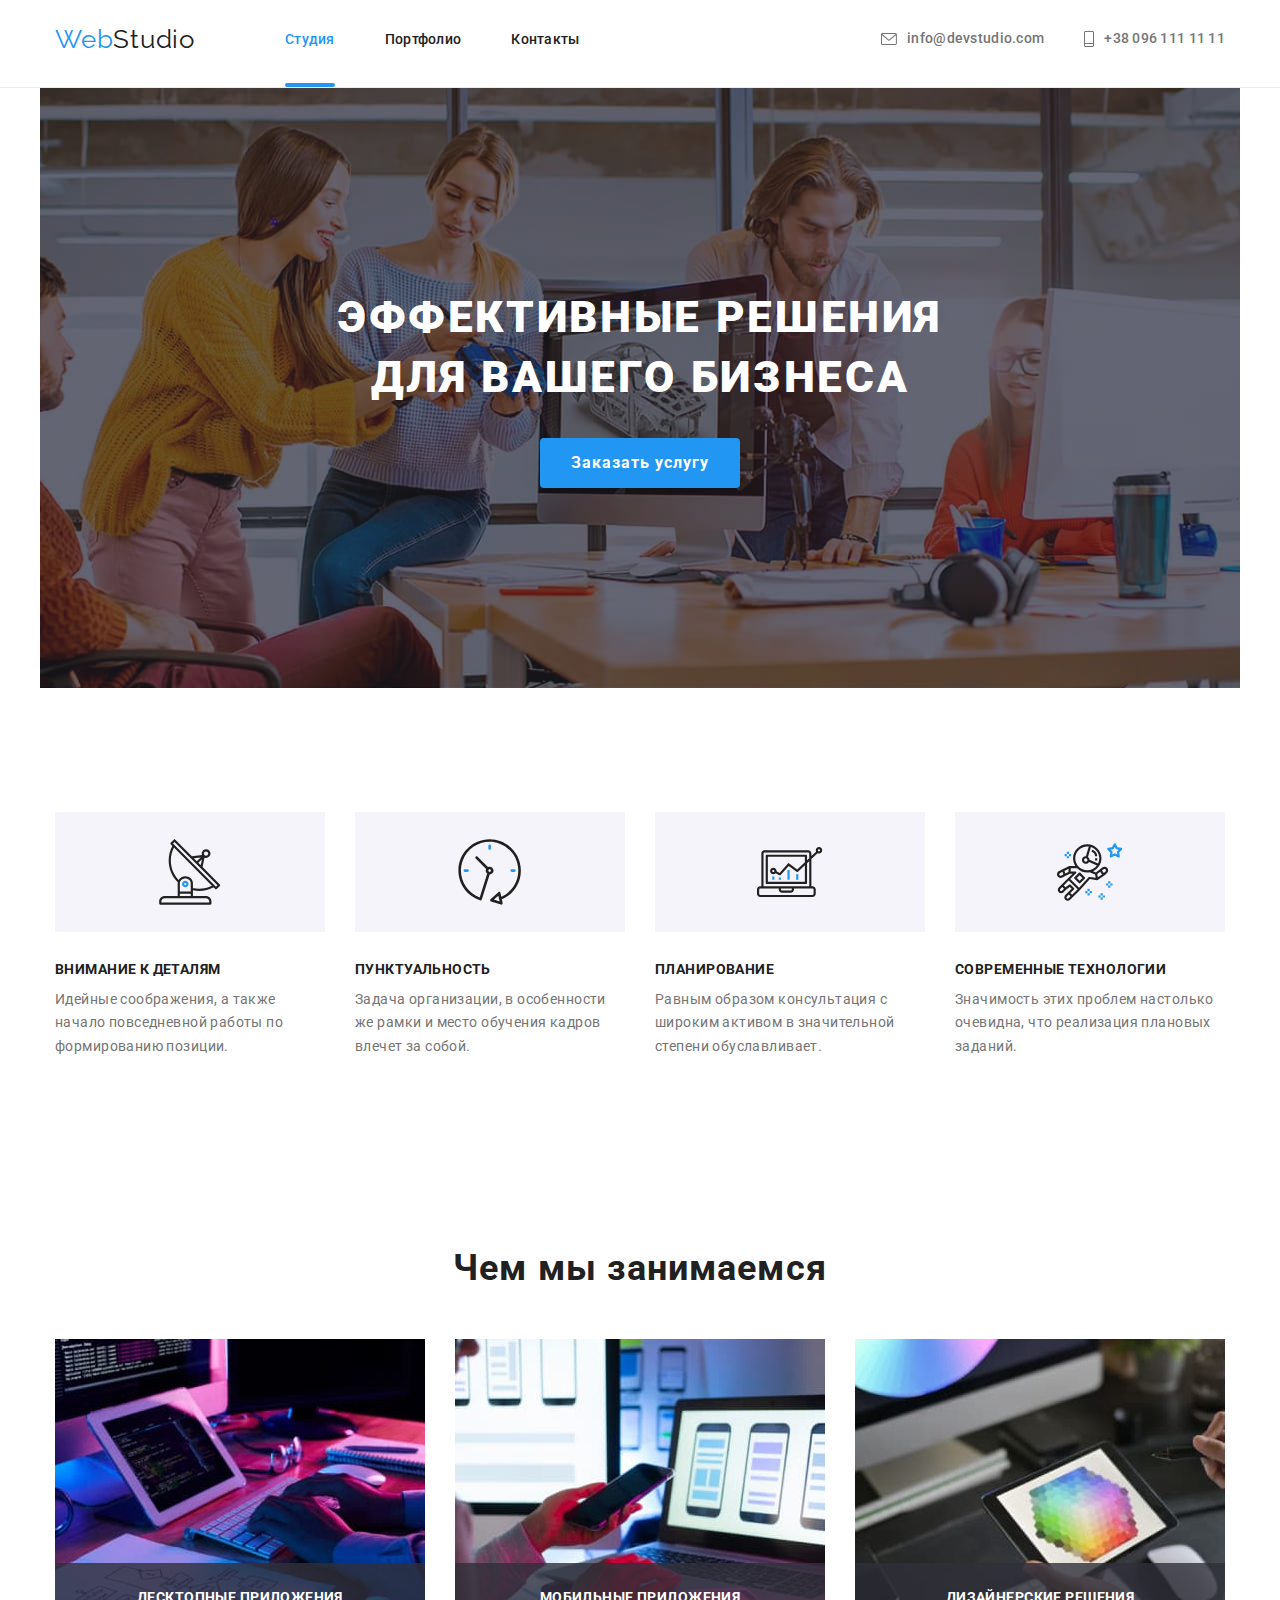
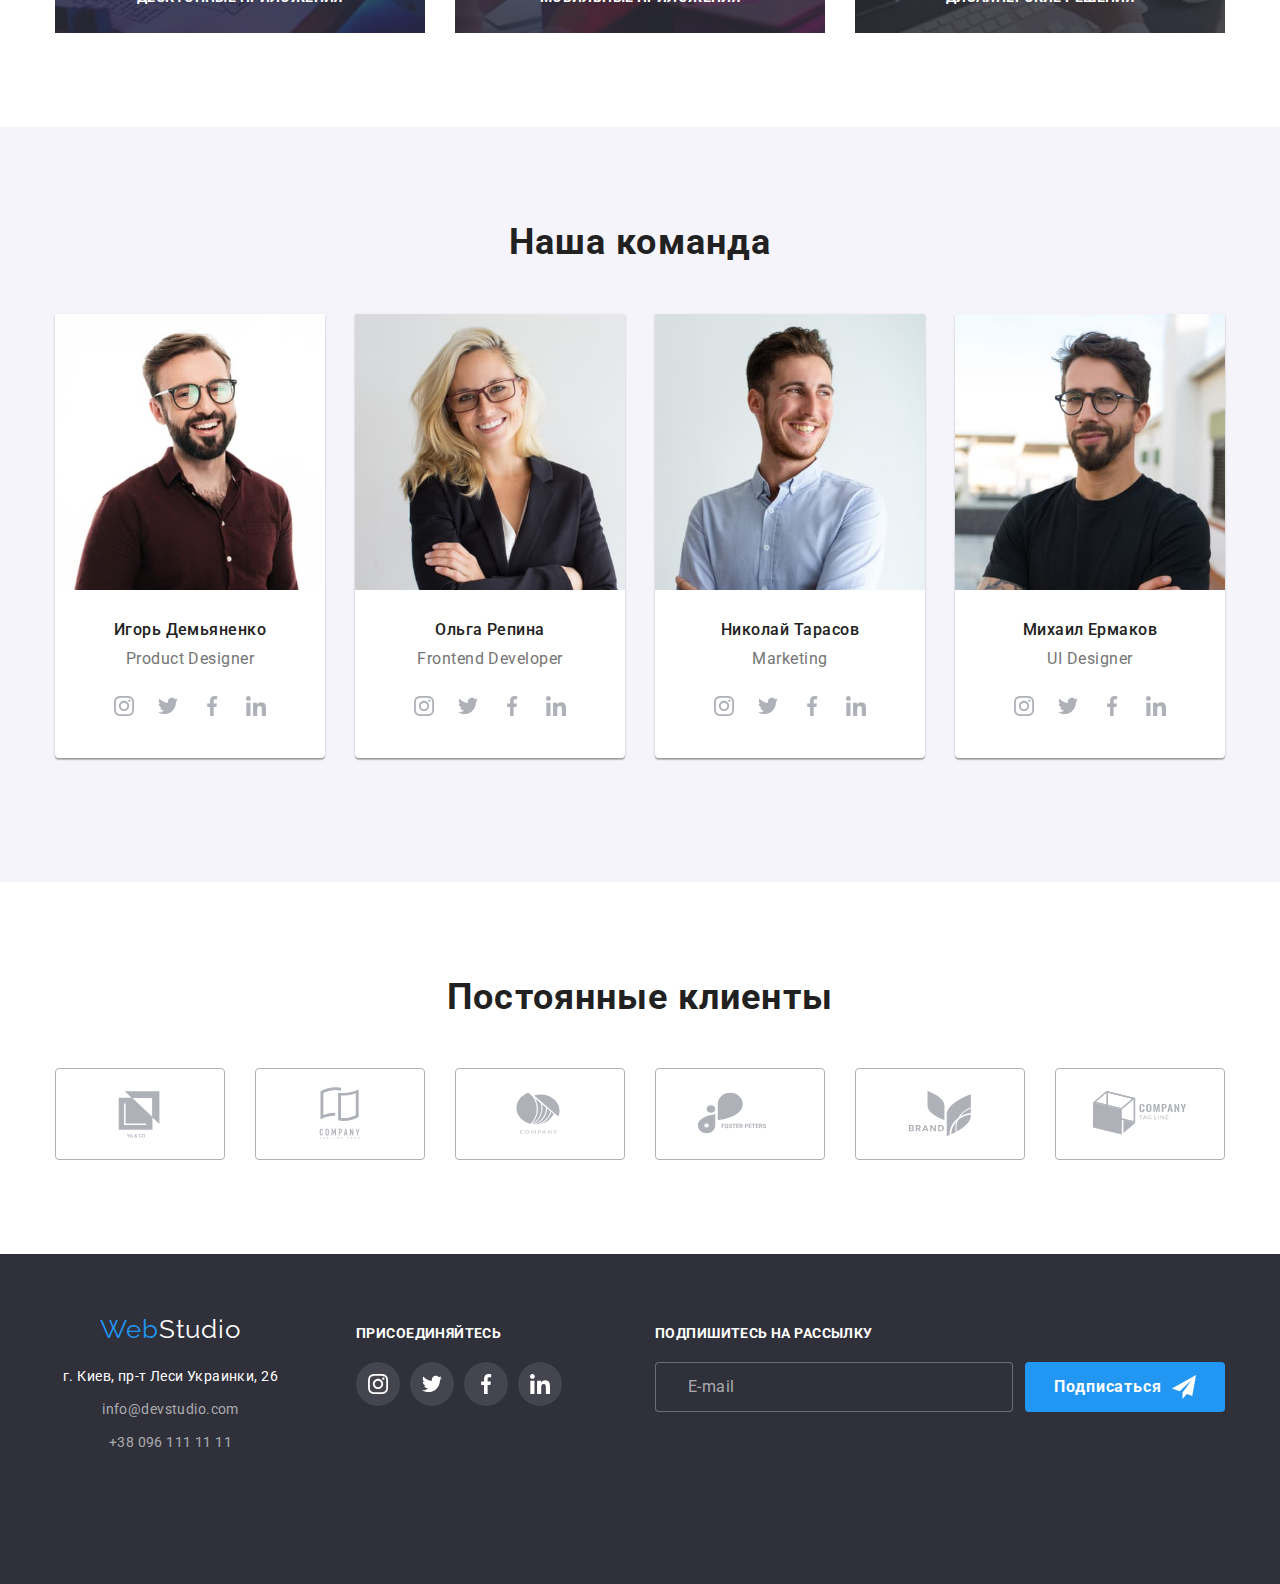
==== commit e7ad2b32: "Final-10" ====
--- a/index.html
+++ b/index.html
@@ -64,7 +64,7 @@
                 </button>
 
                 <ul class="mobile-menu__list">
-                    <li class="mobile-menu__item"> <a class="mobile-menu__link" href="./index.html">Студия</a>
+                    <li class="mobile-menu__item"> <a class="mobile-menu__link actual" href="./index.html">Студия</a>
                     </li>
                     <li class="mobile-menu__item"> <a class="mobile-menu__link current"
                             href="./portfolio.html">Портфолио</a>
@@ -87,19 +87,19 @@
                 <ul class="mobile-soc-list">
                     <li class="mobile-soc-list__item">
                         <a class="mobile-soc-list__link" href="">
-                            <span class="mobile-soc-list__text-first">Instagram</span></a>
+                        Instagram</a>
                     </li>
                     <li class="mobile-soc-list__item">
                         <a class="mobile-soc-list__link" href="">
-                            <span class="mobile-soc-list__text">Twitter</span></a>
+                        Twitter</a>
                     </li>
                     <li class="mobile-soc-list__item">
                         <a class="mobile-soc-list__link" href="">
-                            <span class="mobile-soc-list__text">Facebook</span></a>
+                        Facebook</a>
                     </li>
                     <li class="mobile-soc-list__item">
                         <a class="mobile-soc-list__link" href="">
-                            <span class="mobile-soc-list__text-second">LinkedIn</span></a>
+                        LinkedIn</a>
                     </li>
                 </ul>
             </div>
@@ -176,15 +176,26 @@
                 <ul class="work-list">
                     <li class="work-list__item">
                         <img 
+                        srcset="
+                        ./images/work/desktop@1x.jpg 1x,
+                        ./images/work/desktop@2x.jpg 2x"
                         src="./images/work/desktop@1x.jpg" alt="Программирование" width="370" height="294">
                         <p class="work-list__text">Десктопные приложения</p>
                     </li>
                     <li class="work-list__item">
-                        <img src="./images/image-2.jpg" alt="Приложение для телефона" width="370" height="294">
+                        <img 
+                        srcset="
+                        ./images/work/mobile@1x.jpg 1x,
+                        ./images/work/mobile@2x.jpg 2x"
+                        src="./images/work/mobile@1x.jpg" alt="Приложение для телефона" width="370" height="294">
                         <p class="work-list__text">Мобильные приложения</p>
                     </li>
                     <li class="work-list__item">
-                        <img src="./images/image-3.jpg" alt="Дизайн" width="370" height="294">
+                        <img 
+                        srcset="
+                        ./images/work/tablet@1x.jpg 1x,
+                        ./images/work/tablet@2x.jpg 2x"                        
+                        src="./images/work/tablet@1x.jpg" alt="Дизайн" width="370" height="294">
                         <p class="work-list__text">Дизайнерские решения</p>
                     </li>
                 </ul>
@@ -198,7 +209,7 @@
                     <li class="section-team__item">
                         <img
                         srcset="./images/team/igor@1x.jpg 1x, 
-                        /images/team/igor@2x.jpg 2x"
+                        ./images/team/igor@2x.jpg 2x"
                         src="./images/team/igor@1x.jpg" alt="Дизайнер" width="270" height="260"
                         >
                         
@@ -537,8 +548,10 @@
                                     <label class="checkbox" for="checkbox">
                                         
                                         <input class="checkbox__input" type="checkbox" id="checkbox" name="checkbox">
-                                        Соглашаюсь с рассылкой и принимаю 
-                                        <span class="checkbox__link">Условия договора</span>
+                                        <p class="checkbox__text">Соглашаюсь с рассылкой и принимаю 
+                                        
+                                        <a class="checkbox__link">Условия договора</a>
+                                        </p>
                                         <span class="checkbox__icon"></span>
                                               
                                     </label>
--- a/CSS/main.min.css
+++ b/CSS/main.min.css
@@ -1 +1 @@
-:root{--header-background-color: #FFFFFF;--basic-color-text: #212121;--secondary-color-text: #757575;--basic-main-background-color: #E5E5E5;--secondary-main-background-color: #F5F4FA;--hero-footer-background-color: #2F303A}p,h1,h2,h3,h4,h5,h6{margin:0}ul,ol{margin:0;padding-left:0}img{display:block;height:auto;max-width:100%;width:100%}body{font-family:Roboto,sans-serif;color:var(--basic-color-text)}.visually-hidden{position:absolute;white-space:nowrap;width:1px;height:1px;overflow:hidden;border:0;padding:0;clip:rect(0 0 0 0);clip-path:inset(50%);margin:-1px}.container{width:100%;margin:0 auto;padding-left:15px;padding-right:15px}@media screen and (min-width: 480px){.container{width:480px}}@media screen and (min-width: 768px){.container{width:768px}}@media screen and (min-width: 1200px){.container{width:1200px}}.btn{font-size:16px;font-weight:700;line-height:1.88;min-width:200px;height:50px;border:1px solid rgba(0,0,0,0);border-radius:4px;text-align:center;cursor:pointer;background:var(--secondary-main-background-color);font-family:"Roboto",sans-serif;letter-spacing:.06em;color:#fff;background-color:#2196f3;box-shadow:0px 4px 4px rgba(0,0,0,.15)}.btn:hover,.btn:focus{background-color:#188ce8}.logo,.logo__web{font-size:26px;line-height:1.19;font-family:"Raleway";letter-spacing:.03em;text-decoration:none}.logo__web{color:#2196f3}.backdrop{position:fixed;top:0;left:0;width:100%;height:100%;background-color:rgba(0,0,0,.2);transition:opacity 250ms,visibility 250ms}.backdrop.is-hidden{opacity:0;pointer-events:none;visibility:hidden}.modal{position:absolute;top:50%;left:50%;transform:translate(-50%, -50%);min-width:auto;min-height:auto;background:#fff;box-shadow:0px 1px 3px rgba(0,0,0,.12),0px 1px 1px rgba(0,0,0,.14),0px 2px 1px rgba(0,0,0,.2);border-radius:4px}.btn-close{position:absolute;top:8px;right:8px;width:30px;height:30px;display:flex;align-items:center;justify-content:center;background:#fff;border:1px solid rgba(0,0,0,.1);border-radius:50%;cursor:pointer}.btn-close__icon{transition-property:fill;transition-duration:250ms;transition-timing-function:cubic-bezier(0.4, 0, 0.2, 1)}.btn-close:hover>.btn-close__icon,.btn-close:focus>.btn-close__icon{fill:#2196f3}.container-formular{padding-top:40px;padding-left:40px;padding-right:40px;padding-bottom:40px}.container-formular__text{font-size:20px;font-weight:700;line-height:1.5;margin-bottom:12px;text-align:center;letter-spacing:.03em;color:var(--basic-color-text)}@media screen and (min-width: 1200px){.container-formular__text{font-size:20px;font-weight:700;line-height:1.15}}.label-buy{font-size:12px;line-height:1.17;letter-spacing:.01em;color:var(--secondary-color-text)}.label-buy__input{position:relative;width:100%;padding-left:42px;height:40px;border:1px solid rgba(33,33,33,.2);border-radius:4px;outline:rgba(0,0,0,0);transition-property:border-color;transition-duration:250ms;transition-timing-function:cubic-bezier(0.4, 0, 0.2, 1)}.label-buy__container{display:flex;position:relative;margin-bottom:10px;margin-top:4px;width:100%}.label-buy__textarea{font-size:12px;line-height:1.17;width:100%;height:120px;padding:12px 16px 12px 16px;margin-top:4px;resize:none;letter-spacing:.01em;color:var(--basic-color-text);border:1px solid rgba(33,33,33,.2);border-radius:4px}.label-buy__textarea::placeholder{font-size:12px;line-height:1.17;letter-spacing:.01em;color:rgba(117,117,117,.5)}.label-buy__icon{display:flex;position:absolute;top:50%;margin-left:20px;transform:translate(-50%, -50%);fill:var(--basic-color-text);transition-property:fill;transition-duration:250ms;transition-timing-function:cubic-bezier(0.4, 0, 0.2, 1)}.label-buy__input:focus{border-color:#2196f3}.label-buy__input:focus+.label-buy__icon{fill:#2196f3}.label-buy__textarea{outline:rgba(0,0,0,0)}.label-buy__textarea:focus{border-color:#2196f3}.container-modal-checkbox{padding-left:14px;margin-top:20px;margin-bottom:30px}.checkbox{display:flex;align-items:center;margin-left:38px;margin-top:20px;margin-bottom:40px;width:100%;letter-spacing:.03em;color:#757575}@media screen and (min-width: 480px){.checkbox{font-size:12px;line-height:1.17}}@media screen and (min-width: 1200px){.checkbox{font-size:14px;line-height:1.71}}.checkbox__link{margin-left:5px;letter-spacing:.03em;color:#2196f3}@media screen and (min-width: 480px){.checkbox__link{font-size:12px;line-height:1.17}}@media screen and (min-width: 1200px){.checkbox__link{font-size:14px;line-height:1.71}}.checkbox__input{position:absolute;white-space:nowrap;width:1px;height:1px;overflow:hidden;border:0;padding:0;clip:rect(0 0 0 0);clip-path:inset(50%);margin:-1px;font-size:14px;line-height:1.71;letter-spacing:.03em;color:#757575}.checkbox__icon{margin-left:-23px;position:absolute;width:16px;height:15px;margin-right:8.4px;border:2px solid var(--basic-color-text);border-radius:2px;transition-property:background-image;transition-duration:250ms;transition-timing-function:cubic-bezier(0.4, 0, 0.2, 1);background-color:var(--header-background-color)}.checkbox__input:checked~.checkbox__icon{border-color:#2196f3;background-color:#2196f3;background-image:url("data:image/svg+xml;charset=utf8,%3Csvg width='13' height='10' viewBox='0 0 13 10' fill='none' xmlns='http://www.w3.org/2000/svg'%3E%3Cpath d='M1.95703 4.75166L1.88825 4.68604L1.81923 4.75141L0.93123 5.59258L0.854858 5.66492L0.930974 5.73753L4.42671 9.07236L4.49574 9.1382L4.56476 9.07236L12.069 1.91352L12.1449 1.84116L12.069 1.76881L11.1873 0.927644L11.1183 0.861826L11.0493 0.927611L4.49577 7.17353L1.95703 4.75166Z' fill='white' stroke='white' stroke-width='0.2'/%3E%3C/svg%3E")}.checkbox__input:focus~.checkbox__icon{border-color:#2196f3}.checkbox__input:checked:focus~.checkbox__icon{background-image:url("data:image/svg+xml;charset=utf8,%3Csvg width='13' height='10' viewBox='0 0 13 10' fill='none' xmlns='http://www.w3.org/2000/svg'%3E%3Cpath d='M1.95703 4.75166L1.88825 4.68604L1.81923 4.75141L0.93123 5.59258L0.854858 5.66492L0.930974 5.73753L4.42671 9.07236L4.49574 9.1382L4.56476 9.07236L12.069 1.91352L12.1449 1.84116L12.069 1.76881L11.1873 0.927644L11.1183 0.861826L11.0493 0.927611L4.49577 7.17353L1.95703 4.75166Z' fill='white' stroke='white' stroke-width='0.2'/%3E%3C/svg%3E")}.is-hidden{visibility:hidden;opacity:0;pointer-events:none}.section-header{padding-top:16px;padding-bottom:16px;border-bottom:1px solid #ececec;background-color:var(--header-background-color)}.section-header__logo{margin-right:90px}@media screen and (min-width: 1200px){.section-header{padding-top:24px;padding-bottom:32px}}.logo--header-color{color:var(--basic-color-text)}.section-header__container{display:flex;align-items:center}.header-list{display:none}@media screen and (min-width: 768px){.header-list{display:flex;list-style:none;align-items:center}}.header-list__item{position:relative;transition-property:color;transition-duration:250ms}.header-list__link{position:relative;font-family:"Roboto",sans-serif;font-size:14px;font-weight:500;line-height:1.14;letter-spacing:.02em;color:var(--basic-color-text);text-decoration:none;transition-property:color;transition-duration:250ms;transition-timing-function:cubic-bezier(0.4, 0, 0.2, 1)}.header-list__item:hover::after{opacity:1}.header-list__item:not(:last-child){margin-right:50px}.header-list__link:hover,.header-list__link:focus{color:#2196f3;fill:#2196f3;outline:rgba(0,0,0,0)}.header-list__link.current::after{position:absolute;left:0;content:"";height:4px;width:100%;display:block;border-radius:2px;background:#2196f3}@media screen and (min-width: 768px){.header-list__link.current::after{bottom:-28px}}@media screen and (min-width: 1200px){.header-list__link.current::after{bottom:-39.5px}}.structure__header-list{margin-left:auto}.contact-list{display:none}@media screen and (min-width: 768px){.contact-list{margin-left:58px;flex-wrap:wrap;display:flex;list-style:none;align-items:center;gap:10px}}@media screen and (min-width: 1200px){.contact-list{margin-left:auto;display:flex;list-style:none;align-items:center}}.contact-list__mail,.contact-list__tel{font-family:"Roboto",sans-serif;letter-spacing:.02em;text-decoration:none;color:var(--secondary-color-text);align-items:center;transition-property:color;transition-duration:250ms;transition-timing-function:cubic-bezier(0.4, 0, 0.2, 1)}@media screen and (min-width: 768px){.contact-list__mail,.contact-list__tel{font-size:12px;font-weight:500;line-height:1.17}}@media screen and (min-width: 1200px){.contact-list__mail,.contact-list__tel{font-size:14px;font-weight:500;line-height:1.14}}.contact-list__mail{display:flex;flex-direction:row-reverse;margin-right:30px}.contact-list__icon{margin-right:10px;transition-property:fill;transition-duration:250ms;transition-timing-function:cubic-bezier(0.4, 0, 0.2, 1)}.contact-list__tel{display:flex;flex-direction:row-reverse}.contact-list__icon:hover,.contact-list__icon:focus{color:#2196f3;fill:#2196f3;outline:rgba(0,0,0,0)}.contact-list__button{display:block;margin-left:auto;border:rgba(0,0,0,0);cursor:pointer;background-color:rgba(0,0,0,0)}@media screen and (min-width: 768px){.contact-list__button{display:none}}.contact-list__mail:hover,.contact-list__mail:focus,.contact-list__tel:hover,.contact-list__tel:focus,.contact-list__icon:hover,.contact-list__icon:focus,.contact-list__button:hover,.contact-list__button:focus{color:#2196f3;fill:#2196f3;outline:rgba(0,0,0,0)}.current{color:#2196f3}.mobile-menu{position:absolute;position:fixed;top:0;left:0;background-color:#fff;width:100vw;height:100vh;padding-top:10;padding-bottom:10px;z-index:1}.mobile-menu .container{display:flex;flex-direction:column;justify-content:space-between;height:100%;overflow-y:auto}.mobile-menu__button{display:block;margin-left:auto;border:rgba(0,0,0,0);cursor:pointer;background-color:rgba(0,0,0,0)}.mobile-menu__button:hover,.mobile-menu__button:focus{fill:#2196f3;outline:rgba(0,0,0,0)}.mobile-menu__list{list-style:none}.mobile-menu__item:not(:last-child){margin-bottom:32px}.mobile-menu__link{font-size:40px;font-weight:500;line-height:1.18;letter-spacing:.02em;color:#212121;text-decoration:none}.mobile-contact-list{list-style:none}.mobile-contact-list__item:first-child{margin-bottom:32px}.mobile-contact-list__tel{font-size:34px;font-weight:500;line-height:1.18;letter-spacing:.02em;color:#2196f3;text-decoration:none}.mobile-contact-list__mail{font-size:24px;font-weight:500;line-height:1.17;font-weight:500;font-size:24px;line-height:28px;letter-spacing:.02em;color:#757575;text-decoration:none}.mobile-soc-list{display:flex;margin-top:64px;list-style:none}.mobile-soc-list__link{font-size:18px;font-weight:500;line-height:1.22;letter-spacing:.02em;color:#2196f3;text-decoration:none}.mobile-soc-list__item:not(:last-child){border-right:1px solid rgba(33,33,33,.2)}.mobile-soc-list__text{margin-right:10px;margin-left:10px}.mobile-soc-list__text-first{margin-right:10px;margin-left:0px}.mobile-soc-list__text-second{margin-right:0px;margin-left:10px}.section-hero{background-size:cover;background-image:linear-gradient(rgba(47, 48, 58, 0.4), rgba(47, 48, 58, 0.4)),url(../../images/hero/hero-mobile1x.jpg);background-position:center;background-repeat:no-repeat}@media(min-device-pixel-ratio: 2),(min-resolution: 192dpi),(min-resolution: 2dppx){.section-hero{background-image:linear-gradient(rgba(47, 48, 58, 0.4), rgba(47, 48, 58, 0.4)),url(../../images/hero/hero-mobile2x.jpg)}}@media screen and (min-width: 768px){.section-hero{background-image:linear-gradient(rgba(47, 48, 58, 0.4), rgba(47, 48, 58, 0.4)),url(../../images/hero/hero-tablet.jpg);max-width:1199px}}@media screen and (min-width: 768px)and (min-device-pixel-ratio: 2),screen and (min-width: 768px)and (min-resolution: 192dpi),screen and (min-width: 768px)and (min-resolution: 2dppx){.section-hero{background-image:linear-gradient(rgba(47, 48, 58, 0.4), rgba(47, 48, 58, 0.4)),url(../../images/hero/hero-tablet2x.jpg)}}@media screen and (min-width: 1200px){.section-hero{background-image:linear-gradient(rgba(47, 48, 58, 0.4), rgba(47, 48, 58, 0.4)),url(../../images/hero/hero-desktop.jpg)}}@media screen and (min-width: 1200px)and (min-device-pixel-ratio: 2),screen and (min-width: 1200px)and (min-resolution: 192dpi),screen and (min-width: 1200px)and (min-resolution: 2dppx){.section-hero{background-image:linear-gradient(rgba(47, 48, 58, 0.4), rgba(47, 48, 58, 0.4)),url(../../images/hero/hero-desktop2x.jpg)}}@media screen and (min-width: 1200px){.section-hero{max-width:1600px}}.section-hero__container{padding-top:118px;padding-bottom:118px;display:flex;flex-direction:column;align-items:center;text-align:center}@media screen and (min-width: 1200px){.section-hero__container{padding-top:200px;padding-bottom:200px;display:flex;flex-direction:column;align-items:center;text-align:center}}.section-hero__title{margin-bottom:30px;font-size:26px;font-weight:900;line-height:1.62;letter-spacing:.06em;text-transform:uppercase;color:#fff}@media screen and (min-width: 768px){.section-hero__title{font-size:26px;font-weight:900;line-height:1.62;width:360px}}@media screen and (min-width: 1200px){.section-hero__title{font-size:44px;font-weight:900;line-height:1.36;width:696px}}.structure-btn{display:flex;justify-content:center;align-items:center;margin:0 auto}.section-features{padding-top:60px;padding-bottom:60px;background-color:var(--header-background-color)}@media screen and (min-width: 1200px){.section-features{padding-top:94px;padding-bottom:94px}}.features-list{list-style:none;display:flex;flex-wrap:wrap;gap:30px}@media screen and (min-width: 768px){.features-list__item{width:calc((100% - 30px)/2)}}@media screen and (min-width: 1200px){.features-list__item{width:calc((100% - 90px)/4)}}.features-list .features-list__container{height:120px;margin-bottom:30px;margin-top:30px;display:flex;justify-content:center;background-color:var(--secondary-main-background-color);align-items:center}.features-list__title{margin-bottom:10px;text-align:center;font-size:14px;line-height:1.14;letter-spacing:.03em;text-transform:uppercase;color:var(--basic-color-text)}@media screen and (min-width: 768px){.features-list__title{text-align:left}}.features-list__text{font-size:14px;line-height:1.71;letter-spacing:.03em;color:var(--secondary-color-text)}.section-work{padding-top:94px;padding-bottom:94px;background-color:var(--header-background-color)}@media screen and (max-width: 1199px){.section-work{display:none}}.section-work__title{margin-bottom:50px;text-align:center;font-size:36px;line-height:1.17;letter-spacing:.03em;color:var(--basic-color-text)}.work-list{list-style:none;display:flex}.work-list__item:nth-child(n+2){margin-left:30px}.work-list__item{position:relative}.work-list__text{position:absolute;bottom:0px;width:370px;height:70px;padding-bottom:27px;padding-top:27px;font-size:14px;font-weight:700;line-height:1.14;text-align:center;letter-spacing:.03em;text-transform:uppercase;background-color:rgba(47,48,58,.8);color:var(--header-background-color)}.section-team{padding-top:60px;padding-bottom:60px;background-color:var(--secondary-main-background-color)}@media screen and (min-width: 1200px){.section-team{padding-top:94px;padding-bottom:94px}}.section-team__title{margin-bottom:30px;text-align:center;font-size:28px;line-height:1.18;letter-spacing:.03em;color:var(--basic-color-text)}@media screen and (min-width: 1200px){.section-team__title{font-size:36px;line-height:1.17;margin-bottom:50px}}.section-team__list{list-style:none;display:flex;flex-wrap:wrap;justify-content:center;gap:30px}.section-team__item{margin-bottom:30px;background-color:var(--header-background-color);box-shadow:0px 1px 3px rgba(0,0,0,.12),0px 1px 1px rgba(0,0,0,.14),0px 2px 1px rgba(0,0,0,.2);border-radius:0px 0px 4px 4px}@media screen and (min-width: 768px){.section-team__item{width:calc((100% - 30px)/2)}}@media screen and (min-width: 1200px){.section-team__item{width:calc((100% - 90px)/4)}}.card{text-align:center}.card__title{margin-bottom:10px;font-size:16px;font-weight:500;line-height:1.19;letter-spacing:.03em;color:var(--basic-color-text)}.card__list{list-style:none;display:flex;justify-content:center}.card__text{font-size:16px;font-weight:400;line-height:1.19;letter-spacing:.03em;color:var(--secondary-color-text)}.card__link{margin-top:16px;display:flex;width:44px;height:44px;border-radius:50%;align-items:center;justify-content:center;transition-property:background-color;transition-duration:250ms;transition-timing-function:cubic-bezier(0.4, 0, 0.2, 1)}.card__icon{fill:#afb1b8;transition-property:fill;transition-duration:250ms;transition-timing-function:cubic-bezier(0.4, 0, 0.2, 1)}.card__link:hover{background-color:#2196f3}.card__link:focus{background-color:#2196f3;outline:rgba(0,0,0,0)}.card__link:hover .card__icon,.card__link:focus .card__icon{fill:var(--header-background-color)}.structure-card{padding-top:30px;padding-bottom:30px}.section-clients{padding-top:60px;padding-bottom:60px}@media screen and (min-width: 1200px){.section-clients{padding-top:94px;padding-bottom:94px}}.section-clients__title{margin-bottom:30px;text-align:center;letter-spacing:.03em;color:var(--basic-color-text);font-size:28px;line-height:1.18}@media screen and (min-width: 1200px){.section-clients__title{margin-bottom:50px;font-size:36px;line-height:1.17}}.clients-list{list-style:none;display:flex;flex-wrap:wrap;gap:30px}.clients-list__item{width:calc((100% - 30px)/2);height:92px;border:1px solid #afb1b8;border-radius:4px;transition-property:border;transition-duration:250ms;transition-timing-function:cubic-bezier(0.4, 0, 0.2, 1)}@media screen and (min-width: 768px){.clients-list__item{width:calc((100% - 60px)/3)}}@media screen and (min-width: 1200px){.clients-list__item{width:calc((100% - 150px)/6)}}.clients-list__link{display:flex;justify-content:center;align-items:center;width:100%;height:100%;fill:#afb1b8;transition-property:fill;transition-duration:250ms;transition-timing-function:cubic-bezier(0.4, 0, 0.2, 1)}.clients-list__item:hover,.clients-list__item:focus{border:1px solid #2196f3}.clients-list__link:hover{fill:#2196f3}.clients-list__link:focus{fill:#2196f3;outline:1px solid #2196f3}.clients-list__item:hover .clients-list__link{fill:#2196f3}.clients-list__item:focus .clients-list__link{fill:#2196f3;outline:rgba(0,0,0,0)}.footer{background-color:var(--hero-footer-background-color);padding-top:60px;padding-bottom:60px}.footer__container{text-align:center}@media screen and (min-width: 768px){.footer__container{display:flex;text-align:center;justify-content:center}}@media screen and (min-width: 768px){.footer__container{flex-wrap:wrap}}@media screen and (min-width: 1200px){.footer__container{display:flex;align-items:baseline}}.footer-adress{margin-bottom:60px}@media screen and (min-width: 768px){.footer-adress{min-width:232px}}@media screen and (min-width: 1200px){.footer-adress{min-width:231px}}.footer-adress__location{margin-top:20px;margin-bottom:8px;font-size:14px;line-height:1.71;letter-spacing:.03em;color:var(--header-background-color);font-style:normal}@media screen and (min-width: 1200px){.footer-adress__location{margin-bottom:9px}}.logo--footer-color{color:var(--header-background-color)}.footer-list{list-style:none}.footer-list__mail{font-size:14px;line-height:1.71;letter-spacing:.03em;text-decoration:none;color:rgba(255,255,255,.6)}.footer-list__tel{font-size:14px;line-height:1.71;letter-spacing:.03em;text-decoration:none;color:rgba(255,255,255,.6)}.footer-list__item{margin-bottom:8px}@media screen and (min-width: 1200px){.footer-list__item{margin-bottom:9px}}.join-list__item:not(:last-child){margin-right:10px}@media screen and (min-width: 768px){.container-join{min-width:206px;margin-left:165px}}@media screen and (min-width: 1200px){.container-join{min-width:206px;margin-left:70px}}.container-join__text{font-size:14px;font-weight:700;line-height:1.14;letter-spacing:.03em;text-transform:uppercase;color:var(--header-background-color)}@media screen and (min-width: 1200px){.container-join__text{text-align:left}}.join-list__link{display:flex;align-items:center;justify-content:center;width:44px;height:44px;background-color:rgba(255,255,255,.1);border-radius:50%;transition-property:background-color;transition-duration:250ms;transition-timing-function:cubic-bezier(0.4, 0, 0.2, 1)}.join-list__link:hover{background-color:#2196f3}.join-list__link:focus{background-color:#2196f3;outline:rgba(0,0,0,0)}.join-list{list-style:none;display:flex;justify-content:center}.join-list__item{margin-top:20px;margin-bottom:60px}@media screen and (min-width: 1200px){.join-list__item{margin-bottom:30px}}.join-list__icon{fill:var(--header-background-color)}@media screen and (min-width: 1200px){.form-subscribe__container{display:flex;margin-top:20px;height:50px;margin-left:93px}}.form-subscribe{text-align:center}@media screen and (min-width: 768px){.form-subscribe{min-width:450px}}@media screen and (min-width: 1200px){.form-subscribe{min-width:570px}}.form-subscribe__label{display:flex;font-size:14px;font-weight:700;line-height:1.14;letter-spacing:.03em;text-transform:uppercase;color:var(--header-background-color)}.form-subscribe__input{width:100%;height:50px;margin-bottom:20px;font-size:16px;line-height:1.25;letter-spacing:.03em;color:var(--header-background-color);border:1px solid rgba(255,255,255,.3);border-radius:4px;background-color:var(--hero-footer-background-color)}@media screen and (min-width: 768px){.form-subscribe__input{width:450px}}@media screen and (min-width: 1200px){.form-subscribe__input{padding-left:16px;width:358px}}.form-subscribe__input::placeholder{padding-left:16px;font-size:16px;line-height:1.25;letter-spacing:.03em;color:rgba(255,255,255,.6)}.form-subcribe_container-button{display:flex;text-align:center;justify-content:center}.form-subscribe__button{display:flex;align-items:center;justify-content:center;padding:0;margin-left:12px;width:200px;height:50px;background:#2196f3;border-radius:4px;border:none;font-size:16px;font-weight:700;line-height:1.88;letter-spacing:.06em;color:var(--header-background-color);cursor:pointer}.form-subscribe__button:hover,.form-subscribe__button:focus{background-color:#188ce8}.form-subscribe__text{margin-bottom:20px;font-size:14px;font-weight:700;line-height:1.14;letter-spacing:.03em;text-transform:uppercase;color:var(--header-background-color)}@media screen and (min-width: 1200px){.form-subscribe__text{margin-left:93px;text-align:left}}.form-subscribe__icon{margin-left:10px}.btn-list{background-color:var(--header-background-color);list-style:none;display:flex;flex-wrap:wrap;margin-bottom:40px;column-gap:8px;row-gap:15px}@media screen and (min-width: 768px){.btn-list{justify-content:center;margin-bottom:30px}}.btn-list__button{padding:6px 22px 6px 22px;max-width:200px;border:1px solid rgba(0,0,0,0);border-radius:4px;justify-content:center;cursor:pointer;background:var(--secondary-main-background-color);font-family:"Roboto",sans-serif;font-size:16px;font-weight:500;line-height:1.63;display:flex;letter-spacing:.03em;color:var(--basic-color-text);transition-property:background-color;transition-property:color;transition-duration:250ms;transition-timing-function:cubic-bezier(0.4, 0, 0.2, 1);transition-property:background-color;transition-duration:250ms;transition-timing-function:cubic-bezier(0.4, 0, 0.2, 1)}.btn-list__button:hover{background-color:#2196f3;color:var(--header-background-color);box-shadow:0px 3px 1px rgba(0,0,0,.1),0px 1px 2px rgba(0,0,0,.08),0px 2px 2px rgba(0,0,0,.12)}.btn-list__button:focus{background-color:#2196f3;color:var(--header-background-color);outline:rgba(0,0,0,0)}.section-projects{padding-top:60px;padding-bottom:60px;background-color:var(--header-background-color)}@media screen and (min-width: 1200px){.section-projects{padding-top:94px;padding-bottom:94px}}.project-list{list-style:none;column-gap:30px;display:flex;flex-wrap:wrap;gap:30px}.project-list__item:hover .project-wrap__text{transform:translateY(0%)}.project-list__item:hover,.project-list__item:focus{box-shadow:0px 1px 1px rgba(0,0,0,.12),0px 4px 4px rgba(0,0,0,.06),1px 4px 6px rgba(0,0,0,.16)}.project-list__item{position:relative;transition-property:box-shadow;transition-duration:250ms;transition-timing-function:cubic-bezier(0.4, 0, 0.2, 1)}@media screen and (min-width: 768px){.project-list__item{width:calc((100% - 30px)/2)}}@media screen and (min-width: 1200px){.project-list__item{width:calc((100% - 60px)/3)}}.project-wrap{position:relative;overflow:hidden;text-align:center;justify-content:center}.project-wrap__text{position:absolute;top:0;align-items:center;justify-content:center;text-align:center;height:100%;padding-right:24px;padding-left:24px;display:flex;font-size:18px;font-weight:400;line-height:1.56;letter-spacing:.03em;color:#fff;background:rgba(33,150,243,.9);transform:translateY(100%);transition:transform 250ms;transition-timing-function:cubic-bezier(0.4, 0, 0.2, 1)}.section-text-card{border-right:1px solid #eee;border-bottom:1px solid #eee;border-left:1px solid #eee;padding:20px 24px}.section-text-card__title{margin-bottom:4px;font-size:18px;line-height:2;letter-spacing:.06em;color:var(--basic-color-text)}.section-text-card__work{font-size:16px;font-weight:400;line-height:1.88;letter-spacing:.03em;color:var(--secondary-color-text)}/*# sourceMappingURL=main.min.css.map */+:root{--header-background-color: #FFFFFF;--basic-color-text: #212121;--secondary-color-text: #757575;--basic-main-background-color: #E5E5E5;--secondary-main-background-color: #F5F4FA;--hero-footer-background-color: #2F303A}p,h1,h2,h3,h4,h5,h6{margin:0}ul,ol{margin:0;padding-left:0}img{display:block;height:auto;max-width:100%;width:100%}body{font-family:Roboto,sans-serif;color:var(--basic-color-text)}.visually-hidden{position:absolute;white-space:nowrap;width:1px;height:1px;overflow:hidden;border:0;padding:0;clip:rect(0 0 0 0);clip-path:inset(50%);margin:-1px}.container{width:100%;margin:0 auto;padding-left:15px;padding-right:15px}@media screen and (min-width: 480px){.container{width:480px}}@media screen and (min-width: 768px){.container{width:768px}}@media screen and (min-width: 1200px){.container{width:1200px}}.btn{font-size:16px;font-weight:700;line-height:1.88;min-width:200px;height:50px;border:1px solid rgba(0,0,0,0);border-radius:4px;text-align:center;cursor:pointer;background:var(--secondary-main-background-color);font-family:"Roboto",sans-serif;letter-spacing:.06em;color:#fff;background-color:#2196f3;box-shadow:0px 4px 4px rgba(0,0,0,.15)}.btn:hover,.btn:focus{background-color:#188ce8}.logo,.logo__web{font-size:26px;line-height:1.19;font-family:"Raleway";letter-spacing:.03em;text-decoration:none}.logo__web{color:#2196f3}.backdrop{position:fixed;top:0;left:0;width:100%;height:100%;background-color:rgba(0,0,0,.2);transition:opacity 250ms,visibility 250ms}.backdrop.is-hidden{opacity:0;pointer-events:none;visibility:hidden}.modal{position:absolute;top:50%;left:50%;transform:translate(-50%, -50%);min-width:auto;min-height:auto;background:#fff;box-shadow:0px 1px 3px rgba(0,0,0,.12),0px 1px 1px rgba(0,0,0,.14),0px 2px 1px rgba(0,0,0,.2);border-radius:4px}.btn-close{position:absolute;top:8px;right:8px;width:30px;height:30px;display:flex;align-items:center;justify-content:center;background:#fff;border:1px solid rgba(0,0,0,.1);border-radius:50%;cursor:pointer}.btn-close__icon{transition-property:fill;transition-duration:250ms;transition-timing-function:cubic-bezier(0.4, 0, 0.2, 1)}.btn-close:hover>.btn-close__icon,.btn-close:focus>.btn-close__icon{fill:#2196f3}.container-formular{padding-top:40px;padding-left:40px;padding-right:40px;padding-bottom:40px}.container-formular__text{font-size:20px;font-weight:700;line-height:1.5;margin-bottom:12px;text-align:center;letter-spacing:.03em;color:var(--basic-color-text)}@media screen and (min-width: 1200px){.container-formular__text{font-size:20px;font-weight:700;line-height:1.15}}.label-buy{font-size:12px;line-height:1.17;letter-spacing:.01em;color:var(--secondary-color-text)}.label-buy__input{position:relative;width:100%;padding-left:42px;height:40px;border:1px solid rgba(33,33,33,.2);border-radius:4px;outline:rgba(0,0,0,0);transition-property:border-color;transition-duration:250ms;transition-timing-function:cubic-bezier(0.4, 0, 0.2, 1)}.label-buy__container{display:flex;position:relative;margin-bottom:10px;margin-top:4px;width:100%}.label-buy__textarea{font-size:12px;line-height:1.17;width:100%;height:120px;padding:12px 16px 12px 16px;margin-top:4px;resize:none;letter-spacing:.01em;color:var(--basic-color-text);border:1px solid rgba(33,33,33,.2);border-radius:4px}.label-buy__textarea::placeholder{font-size:12px;line-height:1.17;letter-spacing:.01em;color:rgba(117,117,117,.5)}.label-buy__icon{display:flex;position:absolute;top:50%;margin-left:20px;transform:translate(-50%, -50%);fill:var(--basic-color-text);transition-property:fill;transition-duration:250ms;transition-timing-function:cubic-bezier(0.4, 0, 0.2, 1)}.label-buy__input:focus{border-color:#2196f3}.label-buy__input:focus+.label-buy__icon{fill:#2196f3}.label-buy__textarea{outline:rgba(0,0,0,0)}.label-buy__textarea:focus{border-color:#2196f3}.container-modal-checkbox{padding-left:14px;margin-top:20px;margin-bottom:30px}.checkbox{display:flex;align-items:center;margin-left:38px;margin-top:20px;margin-bottom:40px;width:100%;letter-spacing:.03em;color:#757575}@media screen and (min-width: 480px){.checkbox{font-size:12px;line-height:1.17}}@media screen and (min-width: 1200px){.checkbox{font-size:14px;line-height:1.71}}.checkbox__link{text-decoration:underline;letter-spacing:.03em;color:#2196f3}@media screen and (min-width: 480px){.checkbox__link{font-size:12px;line-height:1.17}}@media screen and (min-width: 1200px){.checkbox__link{font-size:14px;line-height:1.71}}.checkbox__input{position:absolute;white-space:nowrap;width:1px;height:1px;overflow:hidden;border:0;padding:0;clip:rect(0 0 0 0);clip-path:inset(50%);margin:-1px;font-size:14px;line-height:1.71;letter-spacing:.03em;color:#757575}.checkbox__icon{margin-left:-23px;position:absolute;width:16px;height:15px;margin-right:8.4px;border:2px solid var(--basic-color-text);border-radius:2px;transition-property:background-image;transition-duration:250ms;transition-timing-function:cubic-bezier(0.4, 0, 0.2, 1);background-color:var(--header-background-color)}.checkbox__input:checked~.checkbox__icon{border-color:#2196f3;background-color:#2196f3;background-image:url("data:image/svg+xml;charset=utf8,%3Csvg width='13' height='10' viewBox='0 0 13 10' fill='none' xmlns='http://www.w3.org/2000/svg'%3E%3Cpath d='M1.95703 4.75166L1.88825 4.68604L1.81923 4.75141L0.93123 5.59258L0.854858 5.66492L0.930974 5.73753L4.42671 9.07236L4.49574 9.1382L4.56476 9.07236L12.069 1.91352L12.1449 1.84116L12.069 1.76881L11.1873 0.927644L11.1183 0.861826L11.0493 0.927611L4.49577 7.17353L1.95703 4.75166Z' fill='white' stroke='white' stroke-width='0.2'/%3E%3C/svg%3E")}.checkbox__input:focus~.checkbox__icon{border-color:#2196f3}.checkbox__input:checked:focus~.checkbox__icon{background-image:url("data:image/svg+xml;charset=utf8,%3Csvg width='13' height='10' viewBox='0 0 13 10' fill='none' xmlns='http://www.w3.org/2000/svg'%3E%3Cpath d='M1.95703 4.75166L1.88825 4.68604L1.81923 4.75141L0.93123 5.59258L0.854858 5.66492L0.930974 5.73753L4.42671 9.07236L4.49574 9.1382L4.56476 9.07236L12.069 1.91352L12.1449 1.84116L12.069 1.76881L11.1873 0.927644L11.1183 0.861826L11.0493 0.927611L4.49577 7.17353L1.95703 4.75166Z' fill='white' stroke='white' stroke-width='0.2'/%3E%3C/svg%3E")}.is-hidden{visibility:hidden;opacity:0;pointer-events:none}.section-header{padding-top:16px;padding-bottom:16px;border-bottom:1px solid #ececec;background-color:var(--header-background-color)}.section-header__logo{margin-right:90px}@media screen and (min-width: 1200px){.section-header{padding-top:24px;padding-bottom:32px}}.logo--header-color{color:var(--basic-color-text)}.section-header__container{display:flex;align-items:center}.header-list{display:none}@media screen and (min-width: 768px){.header-list{display:flex;list-style:none;align-items:center}}.header-list__item{position:relative;transition-property:color;transition-duration:250ms}.header-list__link{position:relative;font-family:"Roboto",sans-serif;font-size:14px;font-weight:500;line-height:1.14;letter-spacing:.02em;color:var(--basic-color-text);text-decoration:none;transition-property:color;transition-duration:250ms;transition-timing-function:cubic-bezier(0.4, 0, 0.2, 1)}.header-list__item:hover::after{opacity:1}.header-list__item:not(:last-child){margin-right:50px}.header-list__link:hover,.header-list__link:focus{color:#2196f3;fill:#2196f3;outline:rgba(0,0,0,0)}.header-list__link.current::after{position:absolute;left:0;content:"";height:4px;width:100%;display:block;border-radius:2px;background:#2196f3}@media screen and (min-width: 768px){.header-list__link.current::after{bottom:-28px}}@media screen and (min-width: 1200px){.header-list__link.current::after{bottom:-39.5px}}.structure__header-list{margin-left:auto}.contact-list{display:none}@media screen and (min-width: 768px){.contact-list{margin-left:58px;flex-wrap:wrap;display:flex;list-style:none;align-items:center;gap:10px}}@media screen and (min-width: 1200px){.contact-list{margin-left:auto;display:flex;list-style:none;align-items:center}}.contact-list__mail,.contact-list__tel{font-family:"Roboto",sans-serif;letter-spacing:.02em;text-decoration:none;color:var(--secondary-color-text);align-items:center;transition-property:color;transition-duration:250ms;transition-timing-function:cubic-bezier(0.4, 0, 0.2, 1)}@media screen and (min-width: 768px){.contact-list__mail,.contact-list__tel{font-size:12px;font-weight:500;line-height:1.17}}@media screen and (min-width: 1200px){.contact-list__mail,.contact-list__tel{font-size:14px;font-weight:500;line-height:1.14}}.contact-list__mail:hover,.contact-list__mail:focus,.contact-list__tel:hover,.contact-list__tel:focus{color:#2196f3}.contact-list__mail{display:flex;flex-direction:row-reverse;margin-right:30px}.contact-list__icon{margin-right:10px;transition-property:fill;transition-duration:250ms;transition-timing-function:cubic-bezier(0.4, 0, 0.2, 1);fill:#757575}.contact-list__mail:hover .contact-list__icon,.contact-list__mail:focus .contact-list__icon,.contact-list__tel:hover .contact-list__icon,.contact-list__tel:focus .contact-list__icon{fill:#2196f3;outline:rgba(0,0,0,0)}.contact-list__tel{display:flex;flex-direction:row-reverse}.contact-list__button{display:block;margin-left:auto;border:rgba(0,0,0,0);cursor:pointer;background-color:rgba(0,0,0,0)}@media screen and (min-width: 768px){.contact-list__button{display:none}}.current{color:#2196f3}.mobile-menu{position:absolute;position:fixed;top:0;left:0;background-color:#fff;width:100vw;height:100vh;padding-top:10;padding-bottom:10px;z-index:1}.mobile-menu .container{display:flex;flex-direction:column;justify-content:space-between;height:100%;overflow-y:auto}.mobile-menu__button{display:block;margin-left:auto;border:rgba(0,0,0,0);cursor:pointer;background-color:rgba(0,0,0,0)}.mobile-menu__button:hover,.mobile-menu__button:focus{fill:#2196f3;outline:rgba(0,0,0,0)}.mobile-menu__list{list-style:none}.mobile-menu__item:not(:last-child){margin-bottom:32px}.mobile-menu__link{font-size:40px;font-weight:500;line-height:1.18;letter-spacing:.02em;color:#212121;text-decoration:none}.mobile-contact-list{list-style:none}.mobile-contact-list__item:first-child{margin-bottom:32px}.mobile-contact-list__tel{font-size:34px;font-weight:500;line-height:1.18;letter-spacing:.02em;color:#2196f3;text-decoration:none}.mobile-contact-list__mail{font-size:24px;font-weight:500;line-height:1.17;font-weight:500;font-size:24px;line-height:28px;letter-spacing:.02em;color:#757575;text-decoration:none}.actual{color:#2196f3}.mobile-soc-list{display:flex;margin-top:64px;list-style:none}.mobile-soc-list__item:not(:last-child){padding-right:10px;border-right:1px solid rgba(33,33,33,.2)}.mobile-soc-list__item:not(:first-child){padding-left:10px}.mobile-soc-list__link{font-size:18px;font-weight:500;line-height:1.22;letter-spacing:.02em;color:#2196f3;text-decoration:none}.mobile-soc-list__item:not(:last-child){border-right:1px solid rgba(33,33,33,.2)}.mobile-soc-list__text{margin-right:10px;margin-left:10px}.section-hero{background-size:cover;background-image:linear-gradient(rgba(47, 48, 58, 0.4), rgba(47, 48, 58, 0.4)),url(../images/hero/hero-mobile1x.jpg);background-position:center;background-repeat:no-repeat}@media(min-device-pixel-ratio: 2),(min-resolution: 192dpi),(min-resolution: 2dppx){.section-hero{background-image:linear-gradient(rgba(47, 48, 58, 0.4), rgba(47, 48, 58, 0.4)),url(../images/hero/hero-mobile2x.jpg)}}@media screen and (min-width: 768px){.section-hero{background-image:linear-gradient(rgba(47, 48, 58, 0.4), rgba(47, 48, 58, 0.4)),url(../images/hero/hero-tablet.jpg);max-width:1199px}}@media screen and (min-width: 768px)and (min-device-pixel-ratio: 2),screen and (min-width: 768px)and (min-resolution: 192dpi),screen and (min-width: 768px)and (min-resolution: 2dppx){.section-hero{background-image:linear-gradient(rgba(47, 48, 58, 0.4), rgba(47, 48, 58, 0.4)),url(../images/hero/hero-tablet2x.jpg)}}@media screen and (min-width: 1200px){.section-hero{background-image:linear-gradient(rgba(47, 48, 58, 0.4), rgba(47, 48, 58, 0.4)),url(../images/hero/hero-desktop.jpg)}}@media screen and (min-width: 1200px)and (min-device-pixel-ratio: 2),screen and (min-width: 1200px)and (min-resolution: 192dpi),screen and (min-width: 1200px)and (min-resolution: 2dppx){.section-hero{background-image:linear-gradient(rgba(47, 48, 58, 0.4), rgba(47, 48, 58, 0.4)),url(../images/hero/hero-desktop2x.jpg)}}@media screen and (min-width: 1200px){.section-hero{max-width:1600px}}.section-hero__container{padding-top:118px;padding-bottom:118px;display:flex;flex-direction:column;align-items:center;text-align:center}@media screen and (min-width: 1200px){.section-hero__container{padding-top:200px;padding-bottom:200px;display:flex;flex-direction:column;align-items:center;text-align:center}}.section-hero__title{margin-bottom:30px;font-size:26px;font-weight:900;line-height:1.62;letter-spacing:.06em;text-transform:uppercase;color:#fff}@media screen and (min-width: 768px){.section-hero__title{font-size:26px;font-weight:900;line-height:1.62;width:360px}}@media screen and (min-width: 1200px){.section-hero__title{font-size:44px;font-weight:900;line-height:1.36;width:696px}}.structure-btn{display:flex;justify-content:center;align-items:center;margin:0 auto}.section-features{padding-top:60px;padding-bottom:60px;background-color:var(--header-background-color)}@media screen and (min-width: 1200px){.section-features{padding-top:94px;padding-bottom:94px}}.features-list{list-style:none;display:flex;flex-wrap:wrap;gap:30px}@media screen and (min-width: 768px){.features-list__item{width:calc((100% - 30px)/2)}}@media screen and (min-width: 1200px){.features-list__item{width:calc((100% - 90px)/4)}}.features-list .features-list__container{height:120px;margin-bottom:30px;margin-top:30px;display:flex;justify-content:center;background-color:var(--secondary-main-background-color);align-items:center}.features-list__title{margin-bottom:10px;text-align:center;font-size:14px;line-height:1.14;letter-spacing:.03em;text-transform:uppercase;color:var(--basic-color-text)}@media screen and (min-width: 768px){.features-list__title{text-align:left}}.features-list__text{font-size:14px;line-height:1.71;letter-spacing:.03em;color:var(--secondary-color-text)}.section-work{padding-top:94px;padding-bottom:94px;background-color:var(--header-background-color)}@media screen and (max-width: 1199px){.section-work{display:none}}.section-work__title{margin-bottom:50px;text-align:center;font-size:36px;line-height:1.17;letter-spacing:.03em;color:var(--basic-color-text)}.work-list{list-style:none;display:flex}.work-list__item:nth-child(n+2){margin-left:30px}.work-list__item{position:relative}.work-list__text{position:absolute;bottom:0px;width:370px;height:70px;padding-bottom:27px;padding-top:27px;font-size:14px;font-weight:700;line-height:1.14;text-align:center;letter-spacing:.03em;text-transform:uppercase;background-color:rgba(47,48,58,.8);color:var(--header-background-color)}.section-team{padding-top:60px;padding-bottom:60px;background-color:var(--secondary-main-background-color)}@media screen and (min-width: 1200px){.section-team{padding-top:94px;padding-bottom:94px}}.section-team__title{margin-bottom:30px;text-align:center;font-size:28px;line-height:1.18;letter-spacing:.03em;color:var(--basic-color-text)}@media screen and (min-width: 1200px){.section-team__title{font-size:36px;line-height:1.17;margin-bottom:50px}}.section-team__list{list-style:none;display:flex;flex-wrap:wrap;justify-content:center;gap:30px}.section-team__item{margin-bottom:30px;background-color:var(--header-background-color);box-shadow:0px 1px 3px rgba(0,0,0,.12),0px 1px 1px rgba(0,0,0,.14),0px 2px 1px rgba(0,0,0,.2);border-radius:0px 0px 4px 4px}@media screen and (min-width: 768px){.section-team__item{width:calc((100% - 30px)/2)}}@media screen and (min-width: 1200px){.section-team__item{width:calc((100% - 90px)/4)}}.card{text-align:center}.card__title{margin-bottom:10px;font-size:16px;font-weight:500;line-height:1.19;letter-spacing:.03em;color:var(--basic-color-text)}.card__list{list-style:none;display:flex;justify-content:center}.card__text{font-size:16px;font-weight:400;line-height:1.19;letter-spacing:.03em;color:var(--secondary-color-text)}.card__link{margin-top:16px;display:flex;width:44px;height:44px;border-radius:50%;align-items:center;justify-content:center;transition-property:background-color;transition-duration:250ms;transition-timing-function:cubic-bezier(0.4, 0, 0.2, 1)}.card__icon{fill:#afb1b8;transition-property:fill;transition-duration:250ms;transition-timing-function:cubic-bezier(0.4, 0, 0.2, 1)}.card__link:hover{background-color:#2196f3}.card__link:focus{background-color:#2196f3;outline:rgba(0,0,0,0)}.card__link:hover .card__icon,.card__link:focus .card__icon{fill:var(--header-background-color)}.structure-card{padding-top:30px;padding-bottom:30px}.section-clients{padding-top:60px;padding-bottom:60px}@media screen and (min-width: 1200px){.section-clients{padding-top:94px;padding-bottom:94px}}.section-clients__title{margin-bottom:30px;text-align:center;letter-spacing:.03em;color:var(--basic-color-text);font-size:28px;line-height:1.18}@media screen and (min-width: 1200px){.section-clients__title{margin-bottom:50px;font-size:36px;line-height:1.17}}.clients-list{list-style:none;display:flex;flex-wrap:wrap;gap:30px}.clients-list__item{width:calc((100% - 30px)/2);height:92px;border:1px solid #afb1b8;border-radius:4px;transition-property:border;transition-duration:250ms;transition-timing-function:cubic-bezier(0.4, 0, 0.2, 1)}@media screen and (min-width: 768px){.clients-list__item{width:calc((100% - 60px)/3)}}@media screen and (min-width: 1200px){.clients-list__item{width:calc((100% - 150px)/6)}}.clients-list__link{display:flex;justify-content:center;align-items:center;width:100%;height:100%;fill:#afb1b8;transition-property:fill;transition-duration:250ms;transition-timing-function:cubic-bezier(0.4, 0, 0.2, 1)}.clients-list__item:hover,.clients-list__item:focus{border:1px solid #2196f3}.clients-list__link:hover{fill:#2196f3}.clients-list__link:focus{fill:#2196f3;outline:1px solid #2196f3}.clients-list__item:hover .clients-list__link{fill:#2196f3}.clients-list__item:focus .clients-list__link{fill:#2196f3;outline:rgba(0,0,0,0)}.footer{background-color:var(--hero-footer-background-color);padding-top:60px;padding-bottom:60px}.footer__container{text-align:center}@media screen and (min-width: 768px){.footer__container{display:flex;text-align:center;justify-content:center}}@media screen and (min-width: 768px){.footer__container{flex-wrap:wrap}}@media screen and (min-width: 1200px){.footer__container{display:flex;align-items:baseline}}.footer-adress{margin-bottom:60px}@media screen and (min-width: 768px){.footer-adress{min-width:232px}}@media screen and (min-width: 1200px){.footer-adress{min-width:231px}}.footer-adress__location{margin-top:20px;margin-bottom:8px;font-size:14px;line-height:1.71;letter-spacing:.03em;color:var(--header-background-color);font-style:normal}@media screen and (min-width: 1200px){.footer-adress__location{margin-bottom:9px}}.logo--footer-color{color:var(--header-background-color)}.footer-list{list-style:none}.footer-list__mail{font-size:14px;line-height:1.71;letter-spacing:.03em;text-decoration:none;color:rgba(255,255,255,.6)}.footer-list__tel{font-size:14px;line-height:1.71;letter-spacing:.03em;text-decoration:none;color:rgba(255,255,255,.6)}.footer-list__item{margin-bottom:8px}@media screen and (min-width: 1200px){.footer-list__item{margin-bottom:9px}}.join-list__item:not(:last-child){margin-right:10px}@media screen and (min-width: 768px){.container-join{min-width:206px;margin-left:165px}}@media screen and (min-width: 1200px){.container-join{min-width:206px;margin-left:70px}}.container-join__text{font-size:14px;font-weight:700;line-height:1.14;letter-spacing:.03em;text-transform:uppercase;color:var(--header-background-color)}@media screen and (min-width: 1200px){.container-join__text{text-align:left}}.join-list__link{display:flex;align-items:center;justify-content:center;width:44px;height:44px;background-color:rgba(255,255,255,.1);border-radius:50%;transition-property:background-color;transition-duration:250ms;transition-timing-function:cubic-bezier(0.4, 0, 0.2, 1)}.join-list__link:hover{background-color:#2196f3}.join-list__link:focus{background-color:#2196f3;outline:rgba(0,0,0,0)}.join-list{list-style:none;display:flex;justify-content:center}.join-list__item{margin-top:20px;margin-bottom:60px}@media screen and (min-width: 1200px){.join-list__item{margin-bottom:30px}}.join-list__icon{fill:var(--header-background-color)}@media screen and (min-width: 1200px){.form-subscribe__container{display:flex;margin-top:20px;height:50px;margin-left:93px}}.form-subscribe{text-align:center}@media screen and (min-width: 768px){.form-subscribe{min-width:450px}}@media screen and (min-width: 1200px){.form-subscribe{min-width:570px}}.form-subscribe__label{display:flex;font-size:14px;font-weight:700;line-height:1.14;letter-spacing:.03em;text-transform:uppercase;color:var(--header-background-color)}.form-subscribe__input{width:100%;height:50px;margin-bottom:20px;font-size:16px;line-height:1.25;letter-spacing:.03em;color:var(--header-background-color);border:1px solid rgba(255,255,255,.3);border-radius:4px;background-color:var(--hero-footer-background-color)}@media screen and (min-width: 768px){.form-subscribe__input{width:450px}}@media screen and (min-width: 1200px){.form-subscribe__input{padding-left:16px;width:358px}}.form-subscribe__input::placeholder{padding-left:16px;font-size:16px;line-height:1.25;letter-spacing:.03em;color:rgba(255,255,255,.6)}.form-subcribe_container-button{display:flex;text-align:center;justify-content:center}.form-subscribe__button{display:flex;align-items:center;justify-content:center;padding:0;margin-left:12px;width:200px;height:50px;background:#2196f3;border-radius:4px;border:none;font-size:16px;font-weight:700;line-height:1.88;letter-spacing:.06em;color:var(--header-background-color);cursor:pointer}.form-subscribe__button:hover,.form-subscribe__button:focus{background-color:#188ce8}.form-subscribe__text{margin-bottom:20px;font-size:14px;font-weight:700;line-height:1.14;letter-spacing:.03em;text-transform:uppercase;color:var(--header-background-color)}@media screen and (min-width: 1200px){.form-subscribe__text{margin-left:93px;text-align:left}}.form-subscribe__icon{margin-left:10px}.btn-list{background-color:var(--header-background-color);list-style:none;display:flex;flex-wrap:wrap;margin-bottom:40px;column-gap:8px;row-gap:15px}@media screen and (min-width: 768px){.btn-list{justify-content:center;margin-bottom:30px}}.btn-list__button{padding:6px 22px 6px 22px;max-width:200px;border:1px solid rgba(0,0,0,0);border-radius:4px;justify-content:center;cursor:pointer;background:var(--secondary-main-background-color);font-family:"Roboto",sans-serif;font-size:16px;font-weight:500;line-height:1.63;display:flex;letter-spacing:.03em;color:var(--basic-color-text);transition-property:background-color;transition-property:color;transition-duration:250ms;transition-timing-function:cubic-bezier(0.4, 0, 0.2, 1);transition-property:background-color;transition-duration:250ms;transition-timing-function:cubic-bezier(0.4, 0, 0.2, 1)}.btn-list__button:hover{background-color:#2196f3;color:var(--header-background-color);box-shadow:0px 3px 1px rgba(0,0,0,.1),0px 1px 2px rgba(0,0,0,.08),0px 2px 2px rgba(0,0,0,.12)}.btn-list__button:focus{background-color:#2196f3;color:var(--header-background-color);outline:rgba(0,0,0,0)}.section-projects{padding-top:60px;padding-bottom:60px;background-color:var(--header-background-color)}@media screen and (min-width: 1200px){.section-projects{padding-top:94px;padding-bottom:94px}}.project-list{list-style:none;column-gap:30px;display:flex;flex-wrap:wrap;gap:30px}.project-list__item:hover .project-wrap__text{transform:translateY(0%)}.project-list__item:hover,.project-list__item:focus{box-shadow:0px 1px 1px rgba(0,0,0,.12),0px 4px 4px rgba(0,0,0,.06),1px 4px 6px rgba(0,0,0,.16)}.project-list__item{position:relative;transition-property:box-shadow;transition-duration:250ms;transition-timing-function:cubic-bezier(0.4, 0, 0.2, 1)}@media screen and (min-width: 768px){.project-list__item{width:calc((100% - 30px)/2)}}@media screen and (min-width: 1200px){.project-list__item{width:calc((100% - 60px)/3)}}.project-list__link{display:flex;flex-direction:column;height:100%;transition-property:box-shadow;transition-duration:250ms;transition-timing-function:cubic-bezier(0.4, 0, 0.2, 1);text-decoration:none}.project-wrap{position:relative;overflow:hidden;text-align:center;justify-content:center}.project-wrap__text{position:absolute;top:0;align-items:center;justify-content:center;text-align:center;height:100%;padding-right:24px;padding-left:24px;display:flex;font-size:18px;font-weight:400;line-height:1.56;letter-spacing:.03em;color:#fff;background:rgba(33,150,243,.9);transform:translateY(100%);transition:transform 250ms;transition-timing-function:cubic-bezier(0.4, 0, 0.2, 1)}.section-text-card{flex-grow:1;border-right:1px solid #eee;border-bottom:1px solid #eee;border-left:1px solid #eee;padding:20px 24px}.section-text-card__title{margin-bottom:4px;font-size:18px;line-height:2;letter-spacing:.06em;color:var(--basic-color-text)}.section-text-card__work{font-size:16px;font-weight:400;line-height:1.88;letter-spacing:.03em;color:var(--secondary-color-text)}/*# sourceMappingURL=main.min.css.map */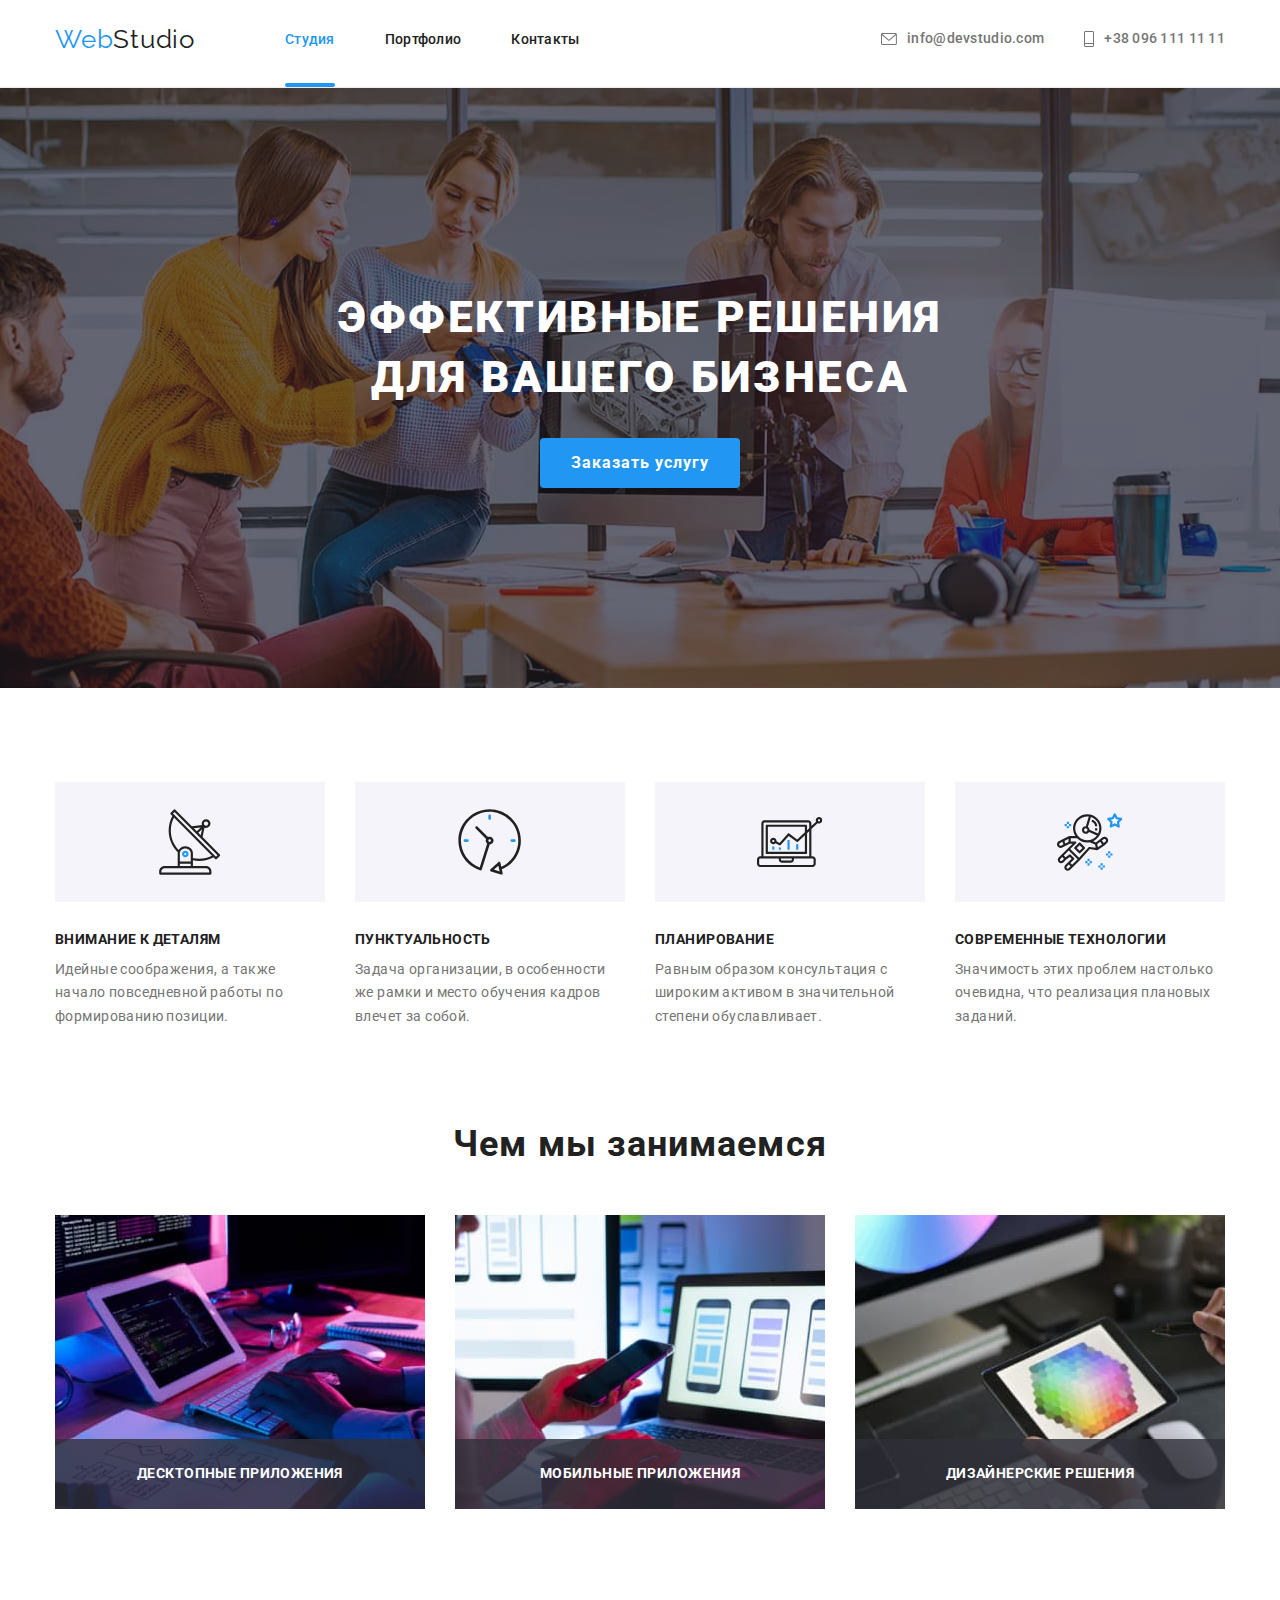
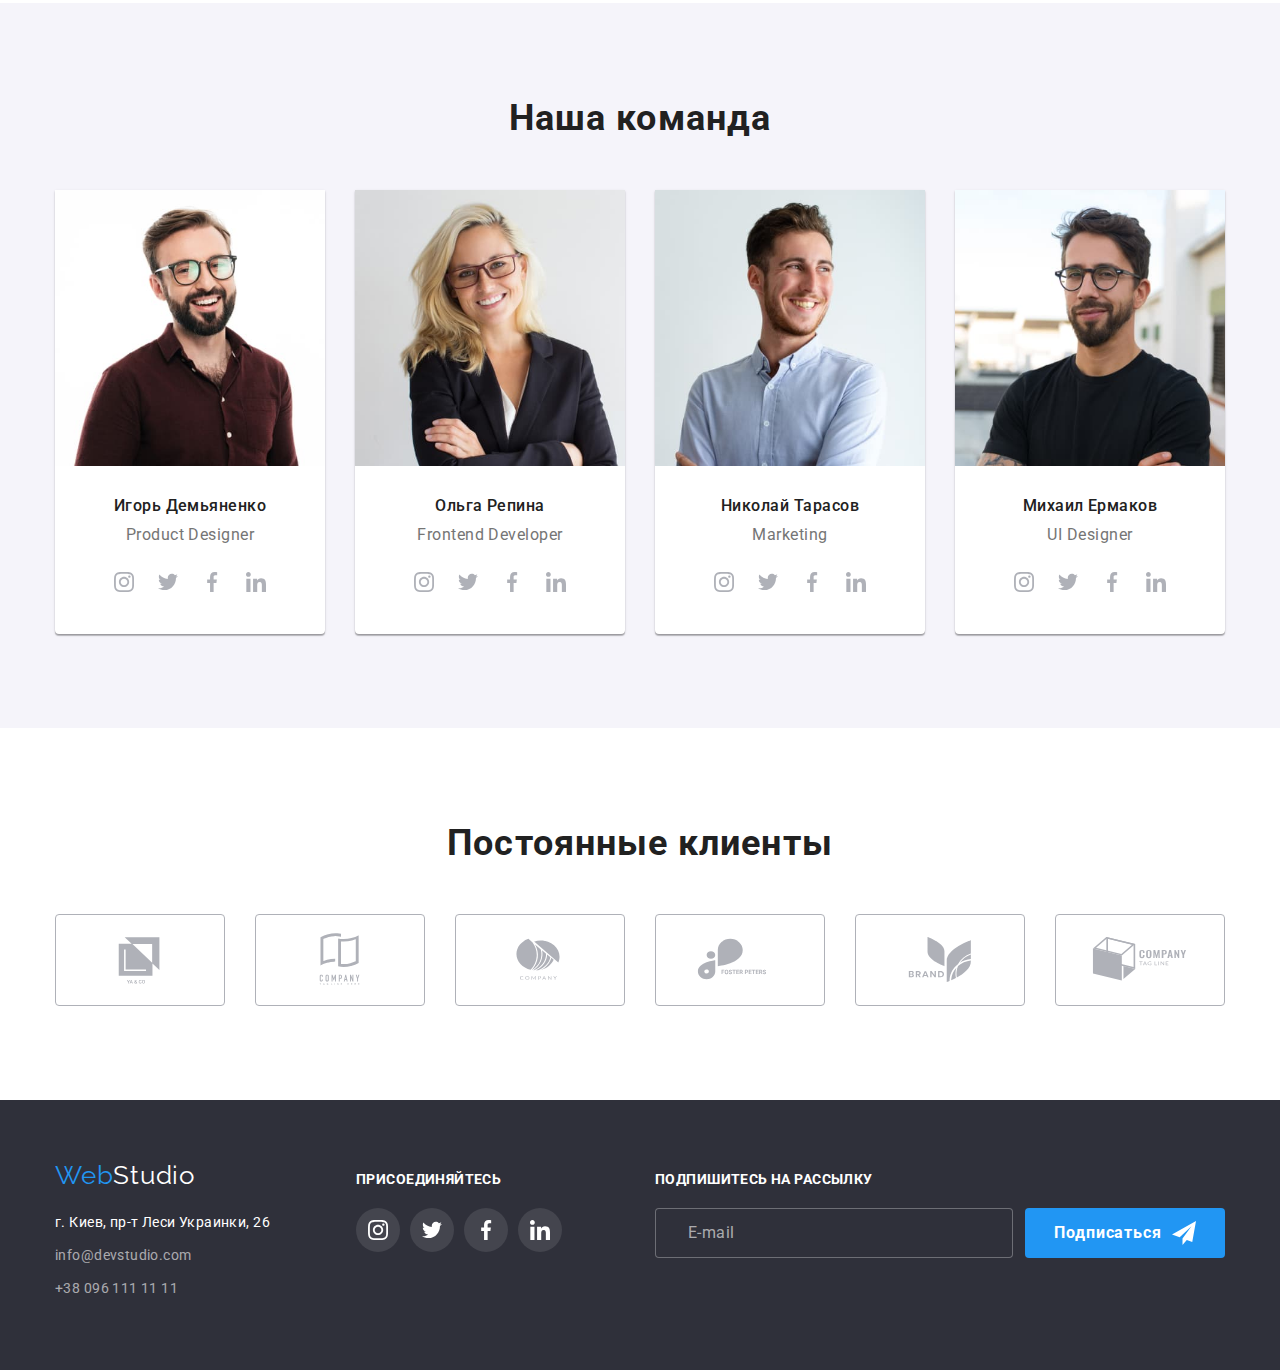
==== commit 2f9da953: "final-15" ====
--- a/index.html
+++ b/index.html
@@ -111,8 +111,8 @@
     <!------------Мейн сайта----------------->
     <main>
         <!-- Герой-->
-        <section class="container section-hero">
-            <div class="section-hero__container">
+        <section class="section-hero">
+            <div class="container section-hero__container">
                 <h1 class="section-hero__title">
                     Эффективные решения для вашего бизнеса
                 </h1>
--- a/CSS/main.min.css
+++ b/CSS/main.min.css
@@ -1 +1 @@
-:root{--header-background-color: #FFFFFF;--basic-color-text: #212121;--secondary-color-text: #757575;--basic-main-background-color: #E5E5E5;--secondary-main-background-color: #F5F4FA;--hero-footer-background-color: #2F303A}p,h1,h2,h3,h4,h5,h6{margin:0}ul,ol{margin:0;padding-left:0}img{display:block;height:auto;max-width:100%;width:100%}body{font-family:Roboto,sans-serif;color:var(--basic-color-text)}.visually-hidden{position:absolute;white-space:nowrap;width:1px;height:1px;overflow:hidden;border:0;padding:0;clip:rect(0 0 0 0);clip-path:inset(50%);margin:-1px}.container{width:100%;margin:0 auto;padding-left:15px;padding-right:15px}@media screen and (min-width: 480px){.container{width:480px}}@media screen and (min-width: 768px){.container{width:768px}}@media screen and (min-width: 1200px){.container{width:1200px}}.btn{font-size:16px;font-weight:700;line-height:1.88;min-width:200px;height:50px;border:1px solid rgba(0,0,0,0);border-radius:4px;text-align:center;cursor:pointer;background:var(--secondary-main-background-color);font-family:"Roboto",sans-serif;letter-spacing:.06em;color:#fff;background-color:#2196f3;box-shadow:0px 4px 4px rgba(0,0,0,.15)}.btn:hover,.btn:focus{background-color:#188ce8}.logo,.logo__web{font-size:26px;line-height:1.19;font-family:"Raleway";letter-spacing:.03em;text-decoration:none}.logo__web{color:#2196f3}.backdrop{position:fixed;top:0;left:0;width:100%;height:100%;background-color:rgba(0,0,0,.2);transition:opacity 250ms,visibility 250ms}.backdrop.is-hidden{opacity:0;pointer-events:none;visibility:hidden}.modal{position:absolute;top:50%;left:50%;transform:translate(-50%, -50%);min-width:auto;min-height:auto;background:#fff;box-shadow:0px 1px 3px rgba(0,0,0,.12),0px 1px 1px rgba(0,0,0,.14),0px 2px 1px rgba(0,0,0,.2);border-radius:4px}.btn-close{position:absolute;top:8px;right:8px;width:30px;height:30px;display:flex;align-items:center;justify-content:center;background:#fff;border:1px solid rgba(0,0,0,.1);border-radius:50%;cursor:pointer}.btn-close__icon{transition-property:fill;transition-duration:250ms;transition-timing-function:cubic-bezier(0.4, 0, 0.2, 1)}.btn-close:hover>.btn-close__icon,.btn-close:focus>.btn-close__icon{fill:#2196f3}.container-formular{padding-top:40px;padding-left:40px;padding-right:40px;padding-bottom:40px}.container-formular__text{font-size:20px;font-weight:700;line-height:1.5;margin-bottom:12px;text-align:center;letter-spacing:.03em;color:var(--basic-color-text)}@media screen and (min-width: 1200px){.container-formular__text{font-size:20px;font-weight:700;line-height:1.15}}.label-buy{font-size:12px;line-height:1.17;letter-spacing:.01em;color:var(--secondary-color-text)}.label-buy__input{position:relative;width:100%;padding-left:42px;height:40px;border:1px solid rgba(33,33,33,.2);border-radius:4px;outline:rgba(0,0,0,0);transition-property:border-color;transition-duration:250ms;transition-timing-function:cubic-bezier(0.4, 0, 0.2, 1)}.label-buy__container{display:flex;position:relative;margin-bottom:10px;margin-top:4px;width:100%}.label-buy__textarea{font-size:12px;line-height:1.17;width:100%;height:120px;padding:12px 16px 12px 16px;margin-top:4px;resize:none;letter-spacing:.01em;color:var(--basic-color-text);border:1px solid rgba(33,33,33,.2);border-radius:4px}.label-buy__textarea::placeholder{font-size:12px;line-height:1.17;letter-spacing:.01em;color:rgba(117,117,117,.5)}.label-buy__icon{display:flex;position:absolute;top:50%;margin-left:20px;transform:translate(-50%, -50%);fill:var(--basic-color-text);transition-property:fill;transition-duration:250ms;transition-timing-function:cubic-bezier(0.4, 0, 0.2, 1)}.label-buy__input:focus{border-color:#2196f3}.label-buy__input:focus+.label-buy__icon{fill:#2196f3}.label-buy__textarea{outline:rgba(0,0,0,0)}.label-buy__textarea:focus{border-color:#2196f3}.container-modal-checkbox{padding-left:14px;margin-top:20px;margin-bottom:30px}.checkbox{display:flex;align-items:center;margin-left:38px;margin-top:20px;margin-bottom:40px;width:100%;letter-spacing:.03em;color:#757575}@media screen and (min-width: 480px){.checkbox{font-size:12px;line-height:1.17}}@media screen and (min-width: 1200px){.checkbox{font-size:14px;line-height:1.71}}.checkbox__link{text-decoration:underline;letter-spacing:.03em;color:#2196f3}@media screen and (min-width: 480px){.checkbox__link{font-size:12px;line-height:1.17}}@media screen and (min-width: 1200px){.checkbox__link{font-size:14px;line-height:1.71}}.checkbox__input{position:absolute;white-space:nowrap;width:1px;height:1px;overflow:hidden;border:0;padding:0;clip:rect(0 0 0 0);clip-path:inset(50%);margin:-1px;font-size:14px;line-height:1.71;letter-spacing:.03em;color:#757575}.checkbox__icon{margin-left:-23px;position:absolute;width:16px;height:15px;margin-right:8.4px;border:2px solid var(--basic-color-text);border-radius:2px;transition-property:background-image;transition-duration:250ms;transition-timing-function:cubic-bezier(0.4, 0, 0.2, 1);background-color:var(--header-background-color)}.checkbox__input:checked~.checkbox__icon{border-color:#2196f3;background-color:#2196f3;background-image:url("data:image/svg+xml;charset=utf8,%3Csvg width='13' height='10' viewBox='0 0 13 10' fill='none' xmlns='http://www.w3.org/2000/svg'%3E%3Cpath d='M1.95703 4.75166L1.88825 4.68604L1.81923 4.75141L0.93123 5.59258L0.854858 5.66492L0.930974 5.73753L4.42671 9.07236L4.49574 9.1382L4.56476 9.07236L12.069 1.91352L12.1449 1.84116L12.069 1.76881L11.1873 0.927644L11.1183 0.861826L11.0493 0.927611L4.49577 7.17353L1.95703 4.75166Z' fill='white' stroke='white' stroke-width='0.2'/%3E%3C/svg%3E")}.checkbox__input:focus~.checkbox__icon{border-color:#2196f3}.checkbox__input:checked:focus~.checkbox__icon{background-image:url("data:image/svg+xml;charset=utf8,%3Csvg width='13' height='10' viewBox='0 0 13 10' fill='none' xmlns='http://www.w3.org/2000/svg'%3E%3Cpath d='M1.95703 4.75166L1.88825 4.68604L1.81923 4.75141L0.93123 5.59258L0.854858 5.66492L0.930974 5.73753L4.42671 9.07236L4.49574 9.1382L4.56476 9.07236L12.069 1.91352L12.1449 1.84116L12.069 1.76881L11.1873 0.927644L11.1183 0.861826L11.0493 0.927611L4.49577 7.17353L1.95703 4.75166Z' fill='white' stroke='white' stroke-width='0.2'/%3E%3C/svg%3E")}.is-hidden{visibility:hidden;opacity:0;pointer-events:none}.section-header{padding-top:16px;padding-bottom:16px;border-bottom:1px solid #ececec;background-color:var(--header-background-color)}.section-header__logo{margin-right:90px}@media screen and (min-width: 1200px){.section-header{padding-top:24px;padding-bottom:32px}}.logo--header-color{color:var(--basic-color-text)}.section-header__container{display:flex;align-items:center}.header-list{display:none}@media screen and (min-width: 768px){.header-list{display:flex;list-style:none;align-items:center}}.header-list__item{position:relative;transition-property:color;transition-duration:250ms}.header-list__link{position:relative;font-family:"Roboto",sans-serif;font-size:14px;font-weight:500;line-height:1.14;letter-spacing:.02em;color:var(--basic-color-text);text-decoration:none;transition-property:color;transition-duration:250ms;transition-timing-function:cubic-bezier(0.4, 0, 0.2, 1)}.header-list__item:hover::after{opacity:1}.header-list__item:not(:last-child){margin-right:50px}.header-list__link:hover,.header-list__link:focus{color:#2196f3;fill:#2196f3;outline:rgba(0,0,0,0)}.header-list__link.current::after{position:absolute;left:0;content:"";height:4px;width:100%;display:block;border-radius:2px;background:#2196f3}@media screen and (min-width: 768px){.header-list__link.current::after{bottom:-28px}}@media screen and (min-width: 1200px){.header-list__link.current::after{bottom:-39.5px}}.structure__header-list{margin-left:auto}.contact-list{display:none}@media screen and (min-width: 768px){.contact-list{margin-left:58px;flex-wrap:wrap;display:flex;list-style:none;align-items:center;gap:10px}}@media screen and (min-width: 1200px){.contact-list{margin-left:auto;display:flex;list-style:none;align-items:center}}.contact-list__mail,.contact-list__tel{font-family:"Roboto",sans-serif;letter-spacing:.02em;text-decoration:none;color:var(--secondary-color-text);align-items:center;transition-property:color;transition-duration:250ms;transition-timing-function:cubic-bezier(0.4, 0, 0.2, 1)}@media screen and (min-width: 768px){.contact-list__mail,.contact-list__tel{font-size:12px;font-weight:500;line-height:1.17}}@media screen and (min-width: 1200px){.contact-list__mail,.contact-list__tel{font-size:14px;font-weight:500;line-height:1.14}}.contact-list__mail:hover,.contact-list__mail:focus,.contact-list__tel:hover,.contact-list__tel:focus{color:#2196f3}.contact-list__mail{display:flex;flex-direction:row-reverse;margin-right:30px}.contact-list__icon{margin-right:10px;transition-property:fill;transition-duration:250ms;transition-timing-function:cubic-bezier(0.4, 0, 0.2, 1);fill:#757575}.contact-list__mail:hover .contact-list__icon,.contact-list__mail:focus .contact-list__icon,.contact-list__tel:hover .contact-list__icon,.contact-list__tel:focus .contact-list__icon{fill:#2196f3;outline:rgba(0,0,0,0)}.contact-list__tel{display:flex;flex-direction:row-reverse}.contact-list__button{display:block;margin-left:auto;border:rgba(0,0,0,0);cursor:pointer;background-color:rgba(0,0,0,0)}@media screen and (min-width: 768px){.contact-list__button{display:none}}.current{color:#2196f3}.mobile-menu{position:absolute;position:fixed;top:0;left:0;background-color:#fff;width:100vw;height:100vh;padding-top:10;padding-bottom:10px;z-index:1}.mobile-menu .container{display:flex;flex-direction:column;justify-content:space-between;height:100%;overflow-y:auto}.mobile-menu__button{display:block;margin-left:auto;border:rgba(0,0,0,0);cursor:pointer;background-color:rgba(0,0,0,0)}.mobile-menu__button:hover,.mobile-menu__button:focus{fill:#2196f3;outline:rgba(0,0,0,0)}.mobile-menu__list{list-style:none}.mobile-menu__item:not(:last-child){margin-bottom:32px}.mobile-menu__link{font-size:40px;font-weight:500;line-height:1.18;letter-spacing:.02em;color:#212121;text-decoration:none}.mobile-contact-list{list-style:none}.mobile-contact-list__item:first-child{margin-bottom:32px}.mobile-contact-list__tel{font-size:34px;font-weight:500;line-height:1.18;letter-spacing:.02em;color:#2196f3;text-decoration:none}.mobile-contact-list__mail{font-size:24px;font-weight:500;line-height:1.17;font-weight:500;font-size:24px;line-height:28px;letter-spacing:.02em;color:#757575;text-decoration:none}.actual{color:#2196f3}.mobile-soc-list{display:flex;margin-top:64px;list-style:none}.mobile-soc-list__item:not(:last-child){padding-right:10px;border-right:1px solid rgba(33,33,33,.2)}.mobile-soc-list__item:not(:first-child){padding-left:10px}.mobile-soc-list__link{font-size:18px;font-weight:500;line-height:1.22;letter-spacing:.02em;color:#2196f3;text-decoration:none}.mobile-soc-list__item:not(:last-child){border-right:1px solid rgba(33,33,33,.2)}.mobile-soc-list__text{margin-right:10px;margin-left:10px}.section-hero{background-size:cover;background-image:linear-gradient(rgba(47, 48, 58, 0.4), rgba(47, 48, 58, 0.4)),url(../images/hero/hero-mobile1x.jpg);background-position:center;background-repeat:no-repeat}@media(min-device-pixel-ratio: 2),(min-resolution: 192dpi),(min-resolution: 2dppx){.section-hero{background-image:linear-gradient(rgba(47, 48, 58, 0.4), rgba(47, 48, 58, 0.4)),url(../images/hero/hero-mobile2x.jpg)}}@media screen and (min-width: 768px){.section-hero{background-image:linear-gradient(rgba(47, 48, 58, 0.4), rgba(47, 48, 58, 0.4)),url(../images/hero/hero-tablet.jpg);max-width:1199px}}@media screen and (min-width: 768px)and (min-device-pixel-ratio: 2),screen and (min-width: 768px)and (min-resolution: 192dpi),screen and (min-width: 768px)and (min-resolution: 2dppx){.section-hero{background-image:linear-gradient(rgba(47, 48, 58, 0.4), rgba(47, 48, 58, 0.4)),url(../images/hero/hero-tablet2x.jpg)}}@media screen and (min-width: 1200px){.section-hero{background-image:linear-gradient(rgba(47, 48, 58, 0.4), rgba(47, 48, 58, 0.4)),url(../images/hero/hero-desktop.jpg)}}@media screen and (min-width: 1200px)and (min-device-pixel-ratio: 2),screen and (min-width: 1200px)and (min-resolution: 192dpi),screen and (min-width: 1200px)and (min-resolution: 2dppx){.section-hero{background-image:linear-gradient(rgba(47, 48, 58, 0.4), rgba(47, 48, 58, 0.4)),url(../images/hero/hero-desktop2x.jpg)}}@media screen and (min-width: 1200px){.section-hero{max-width:1600px}}.section-hero__container{padding-top:118px;padding-bottom:118px;display:flex;flex-direction:column;align-items:center;text-align:center}@media screen and (min-width: 1200px){.section-hero__container{padding-top:200px;padding-bottom:200px;display:flex;flex-direction:column;align-items:center;text-align:center}}.section-hero__title{margin-bottom:30px;font-size:26px;font-weight:900;line-height:1.62;letter-spacing:.06em;text-transform:uppercase;color:#fff}@media screen and (min-width: 768px){.section-hero__title{font-size:26px;font-weight:900;line-height:1.62;width:360px}}@media screen and (min-width: 1200px){.section-hero__title{font-size:44px;font-weight:900;line-height:1.36;width:696px}}.structure-btn{display:flex;justify-content:center;align-items:center;margin:0 auto}.section-features{padding-top:60px;padding-bottom:60px;background-color:var(--header-background-color)}@media screen and (min-width: 1200px){.section-features{padding-top:94px;padding-bottom:94px}}.features-list{list-style:none;display:flex;flex-wrap:wrap;gap:30px}@media screen and (min-width: 768px){.features-list__item{width:calc((100% - 30px)/2)}}@media screen and (min-width: 1200px){.features-list__item{width:calc((100% - 90px)/4)}}.features-list .features-list__container{height:120px;margin-bottom:30px;margin-top:30px;display:flex;justify-content:center;background-color:var(--secondary-main-background-color);align-items:center}.features-list__title{margin-bottom:10px;text-align:center;font-size:14px;line-height:1.14;letter-spacing:.03em;text-transform:uppercase;color:var(--basic-color-text)}@media screen and (min-width: 768px){.features-list__title{text-align:left}}.features-list__text{font-size:14px;line-height:1.71;letter-spacing:.03em;color:var(--secondary-color-text)}.section-work{padding-top:94px;padding-bottom:94px;background-color:var(--header-background-color)}@media screen and (max-width: 1199px){.section-work{display:none}}.section-work__title{margin-bottom:50px;text-align:center;font-size:36px;line-height:1.17;letter-spacing:.03em;color:var(--basic-color-text)}.work-list{list-style:none;display:flex}.work-list__item:nth-child(n+2){margin-left:30px}.work-list__item{position:relative}.work-list__text{position:absolute;bottom:0px;width:370px;height:70px;padding-bottom:27px;padding-top:27px;font-size:14px;font-weight:700;line-height:1.14;text-align:center;letter-spacing:.03em;text-transform:uppercase;background-color:rgba(47,48,58,.8);color:var(--header-background-color)}.section-team{padding-top:60px;padding-bottom:60px;background-color:var(--secondary-main-background-color)}@media screen and (min-width: 1200px){.section-team{padding-top:94px;padding-bottom:94px}}.section-team__title{margin-bottom:30px;text-align:center;font-size:28px;line-height:1.18;letter-spacing:.03em;color:var(--basic-color-text)}@media screen and (min-width: 1200px){.section-team__title{font-size:36px;line-height:1.17;margin-bottom:50px}}.section-team__list{list-style:none;display:flex;flex-wrap:wrap;justify-content:center;gap:30px}.section-team__item{margin-bottom:30px;background-color:var(--header-background-color);box-shadow:0px 1px 3px rgba(0,0,0,.12),0px 1px 1px rgba(0,0,0,.14),0px 2px 1px rgba(0,0,0,.2);border-radius:0px 0px 4px 4px}@media screen and (min-width: 768px){.section-team__item{width:calc((100% - 30px)/2)}}@media screen and (min-width: 1200px){.section-team__item{width:calc((100% - 90px)/4)}}.card{text-align:center}.card__title{margin-bottom:10px;font-size:16px;font-weight:500;line-height:1.19;letter-spacing:.03em;color:var(--basic-color-text)}.card__list{list-style:none;display:flex;justify-content:center}.card__text{font-size:16px;font-weight:400;line-height:1.19;letter-spacing:.03em;color:var(--secondary-color-text)}.card__link{margin-top:16px;display:flex;width:44px;height:44px;border-radius:50%;align-items:center;justify-content:center;transition-property:background-color;transition-duration:250ms;transition-timing-function:cubic-bezier(0.4, 0, 0.2, 1)}.card__icon{fill:#afb1b8;transition-property:fill;transition-duration:250ms;transition-timing-function:cubic-bezier(0.4, 0, 0.2, 1)}.card__link:hover{background-color:#2196f3}.card__link:focus{background-color:#2196f3;outline:rgba(0,0,0,0)}.card__link:hover .card__icon,.card__link:focus .card__icon{fill:var(--header-background-color)}.structure-card{padding-top:30px;padding-bottom:30px}.section-clients{padding-top:60px;padding-bottom:60px}@media screen and (min-width: 1200px){.section-clients{padding-top:94px;padding-bottom:94px}}.section-clients__title{margin-bottom:30px;text-align:center;letter-spacing:.03em;color:var(--basic-color-text);font-size:28px;line-height:1.18}@media screen and (min-width: 1200px){.section-clients__title{margin-bottom:50px;font-size:36px;line-height:1.17}}.clients-list{list-style:none;display:flex;flex-wrap:wrap;gap:30px}.clients-list__item{width:calc((100% - 30px)/2);height:92px;border:1px solid #afb1b8;border-radius:4px;transition-property:border;transition-duration:250ms;transition-timing-function:cubic-bezier(0.4, 0, 0.2, 1)}@media screen and (min-width: 768px){.clients-list__item{width:calc((100% - 60px)/3)}}@media screen and (min-width: 1200px){.clients-list__item{width:calc((100% - 150px)/6)}}.clients-list__link{display:flex;justify-content:center;align-items:center;width:100%;height:100%;fill:#afb1b8;transition-property:fill;transition-duration:250ms;transition-timing-function:cubic-bezier(0.4, 0, 0.2, 1)}.clients-list__item:hover,.clients-list__item:focus{border:1px solid #2196f3}.clients-list__link:hover{fill:#2196f3}.clients-list__link:focus{fill:#2196f3;outline:1px solid #2196f3}.clients-list__item:hover .clients-list__link{fill:#2196f3}.clients-list__item:focus .clients-list__link{fill:#2196f3;outline:rgba(0,0,0,0)}.footer{background-color:var(--hero-footer-background-color);padding-top:60px;padding-bottom:60px}.footer__container{text-align:center}@media screen and (min-width: 768px){.footer__container{display:flex;text-align:center;justify-content:center}}@media screen and (min-width: 768px){.footer__container{flex-wrap:wrap}}@media screen and (min-width: 1200px){.footer__container{display:flex;align-items:baseline}}.footer-adress{margin-bottom:60px}@media screen and (min-width: 768px){.footer-adress{min-width:232px}}@media screen and (min-width: 1200px){.footer-adress{min-width:231px}}.footer-adress__location{margin-top:20px;margin-bottom:8px;font-size:14px;line-height:1.71;letter-spacing:.03em;color:var(--header-background-color);font-style:normal}@media screen and (min-width: 1200px){.footer-adress__location{margin-bottom:9px}}.logo--footer-color{color:var(--header-background-color)}.footer-list{list-style:none}.footer-list__mail{font-size:14px;line-height:1.71;letter-spacing:.03em;text-decoration:none;color:rgba(255,255,255,.6)}.footer-list__tel{font-size:14px;line-height:1.71;letter-spacing:.03em;text-decoration:none;color:rgba(255,255,255,.6)}.footer-list__item{margin-bottom:8px}@media screen and (min-width: 1200px){.footer-list__item{margin-bottom:9px}}.join-list__item:not(:last-child){margin-right:10px}@media screen and (min-width: 768px){.container-join{min-width:206px;margin-left:165px}}@media screen and (min-width: 1200px){.container-join{min-width:206px;margin-left:70px}}.container-join__text{font-size:14px;font-weight:700;line-height:1.14;letter-spacing:.03em;text-transform:uppercase;color:var(--header-background-color)}@media screen and (min-width: 1200px){.container-join__text{text-align:left}}.join-list__link{display:flex;align-items:center;justify-content:center;width:44px;height:44px;background-color:rgba(255,255,255,.1);border-radius:50%;transition-property:background-color;transition-duration:250ms;transition-timing-function:cubic-bezier(0.4, 0, 0.2, 1)}.join-list__link:hover{background-color:#2196f3}.join-list__link:focus{background-color:#2196f3;outline:rgba(0,0,0,0)}.join-list{list-style:none;display:flex;justify-content:center}.join-list__item{margin-top:20px;margin-bottom:60px}@media screen and (min-width: 1200px){.join-list__item{margin-bottom:30px}}.join-list__icon{fill:var(--header-background-color)}@media screen and (min-width: 1200px){.form-subscribe__container{display:flex;margin-top:20px;height:50px;margin-left:93px}}.form-subscribe{text-align:center}@media screen and (min-width: 768px){.form-subscribe{min-width:450px}}@media screen and (min-width: 1200px){.form-subscribe{min-width:570px}}.form-subscribe__label{display:flex;font-size:14px;font-weight:700;line-height:1.14;letter-spacing:.03em;text-transform:uppercase;color:var(--header-background-color)}.form-subscribe__input{width:100%;height:50px;margin-bottom:20px;font-size:16px;line-height:1.25;letter-spacing:.03em;color:var(--header-background-color);border:1px solid rgba(255,255,255,.3);border-radius:4px;background-color:var(--hero-footer-background-color)}@media screen and (min-width: 768px){.form-subscribe__input{width:450px}}@media screen and (min-width: 1200px){.form-subscribe__input{padding-left:16px;width:358px}}.form-subscribe__input::placeholder{padding-left:16px;font-size:16px;line-height:1.25;letter-spacing:.03em;color:rgba(255,255,255,.6)}.form-subcribe_container-button{display:flex;text-align:center;justify-content:center}.form-subscribe__button{display:flex;align-items:center;justify-content:center;padding:0;margin-left:12px;width:200px;height:50px;background:#2196f3;border-radius:4px;border:none;font-size:16px;font-weight:700;line-height:1.88;letter-spacing:.06em;color:var(--header-background-color);cursor:pointer}.form-subscribe__button:hover,.form-subscribe__button:focus{background-color:#188ce8}.form-subscribe__text{margin-bottom:20px;font-size:14px;font-weight:700;line-height:1.14;letter-spacing:.03em;text-transform:uppercase;color:var(--header-background-color)}@media screen and (min-width: 1200px){.form-subscribe__text{margin-left:93px;text-align:left}}.form-subscribe__icon{margin-left:10px}.btn-list{background-color:var(--header-background-color);list-style:none;display:flex;flex-wrap:wrap;margin-bottom:40px;column-gap:8px;row-gap:15px}@media screen and (min-width: 768px){.btn-list{justify-content:center;margin-bottom:30px}}.btn-list__button{padding:6px 22px 6px 22px;max-width:200px;border:1px solid rgba(0,0,0,0);border-radius:4px;justify-content:center;cursor:pointer;background:var(--secondary-main-background-color);font-family:"Roboto",sans-serif;font-size:16px;font-weight:500;line-height:1.63;display:flex;letter-spacing:.03em;color:var(--basic-color-text);transition-property:background-color;transition-property:color;transition-duration:250ms;transition-timing-function:cubic-bezier(0.4, 0, 0.2, 1);transition-property:background-color;transition-duration:250ms;transition-timing-function:cubic-bezier(0.4, 0, 0.2, 1)}.btn-list__button:hover{background-color:#2196f3;color:var(--header-background-color);box-shadow:0px 3px 1px rgba(0,0,0,.1),0px 1px 2px rgba(0,0,0,.08),0px 2px 2px rgba(0,0,0,.12)}.btn-list__button:focus{background-color:#2196f3;color:var(--header-background-color);outline:rgba(0,0,0,0)}.section-projects{padding-top:60px;padding-bottom:60px;background-color:var(--header-background-color)}@media screen and (min-width: 1200px){.section-projects{padding-top:94px;padding-bottom:94px}}.project-list{list-style:none;column-gap:30px;display:flex;flex-wrap:wrap;gap:30px}.project-list__item:hover .project-wrap__text{transform:translateY(0%)}.project-list__item:hover,.project-list__item:focus{box-shadow:0px 1px 1px rgba(0,0,0,.12),0px 4px 4px rgba(0,0,0,.06),1px 4px 6px rgba(0,0,0,.16)}.project-list__item{position:relative;transition-property:box-shadow;transition-duration:250ms;transition-timing-function:cubic-bezier(0.4, 0, 0.2, 1)}@media screen and (min-width: 768px){.project-list__item{width:calc((100% - 30px)/2)}}@media screen and (min-width: 1200px){.project-list__item{width:calc((100% - 60px)/3)}}.project-list__link{display:flex;flex-direction:column;height:100%;transition-property:box-shadow;transition-duration:250ms;transition-timing-function:cubic-bezier(0.4, 0, 0.2, 1);text-decoration:none}.project-wrap{position:relative;overflow:hidden;text-align:center;justify-content:center}.project-wrap__text{position:absolute;top:0;align-items:center;justify-content:center;text-align:center;height:100%;padding-right:24px;padding-left:24px;display:flex;font-size:18px;font-weight:400;line-height:1.56;letter-spacing:.03em;color:#fff;background:rgba(33,150,243,.9);transform:translateY(100%);transition:transform 250ms;transition-timing-function:cubic-bezier(0.4, 0, 0.2, 1)}.section-text-card{flex-grow:1;border-right:1px solid #eee;border-bottom:1px solid #eee;border-left:1px solid #eee;padding:20px 24px}.section-text-card__title{margin-bottom:4px;font-size:18px;line-height:2;letter-spacing:.06em;color:var(--basic-color-text)}.section-text-card__work{font-size:16px;font-weight:400;line-height:1.88;letter-spacing:.03em;color:var(--secondary-color-text)}/*# sourceMappingURL=main.min.css.map */+:root{--header-background-color: #FFFFFF;--basic-color-text: #212121;--secondary-color-text: #757575;--basic-main-background-color: #E5E5E5;--secondary-main-background-color: #F5F4FA;--hero-footer-background-color: #2F303A}p,h1,h2,h3,h4,h5,h6{margin:0}ul,ol{margin:0;padding-left:0}img{display:block;height:auto;max-width:100%;width:100%}body{font-family:Roboto,sans-serif;color:var(--basic-color-text)}.visually-hidden{position:absolute;white-space:nowrap;width:1px;height:1px;overflow:hidden;border:0;padding:0;clip:rect(0 0 0 0);clip-path:inset(50%);margin:-1px}.container{width:100%;margin:0 auto;padding-left:15px;padding-right:15px}@media screen and (min-width: 480px){.container{width:480px}}@media screen and (min-width: 768px){.container{width:768px}}@media screen and (min-width: 1200px){.container{width:1200px}}.btn{font-size:16px;font-weight:700;line-height:1.88;min-width:200px;height:50px;border:1px solid rgba(0,0,0,0);border-radius:4px;text-align:center;cursor:pointer;background:var(--secondary-main-background-color);font-family:"Roboto",sans-serif;letter-spacing:.06em;color:#fff;background-color:#2196f3;box-shadow:0px 4px 4px rgba(0,0,0,.15)}.btn:hover,.btn:focus{background-color:#188ce8}.logo,.logo__web{font-size:26px;line-height:1.19;font-family:"Raleway";letter-spacing:.03em;text-decoration:none}.logo__web{color:#2196f3}.backdrop{position:fixed;top:0;left:0;width:100%;height:100%;background-color:rgba(0,0,0,.2);transition:opacity 250ms,visibility 250ms}.backdrop.is-hidden{opacity:0;pointer-events:none;visibility:hidden}.modal{position:absolute;top:50%;left:50%;transform:translate(-50%, -50%);min-width:auto;min-height:auto;background:#fff;box-shadow:0px 1px 3px rgba(0,0,0,.12),0px 1px 1px rgba(0,0,0,.14),0px 2px 1px rgba(0,0,0,.2);border-radius:4px}@media screen and (min-width: 480px){.modal{width:450px;height:609px}}@media screen and (min-width: 1200px){.modal{width:528px;height:581px}}.btn-close{position:absolute;top:8px;right:8px;width:30px;height:30px;display:flex;align-items:center;justify-content:center;background:#fff;border:1px solid rgba(0,0,0,.1);border-radius:50%;cursor:pointer}.btn-close__icon{transition-property:fill;transition-duration:250ms;transition-timing-function:cubic-bezier(0.4, 0, 0.2, 1)}.btn-close:hover>.btn-close__icon,.btn-close:focus>.btn-close__icon{fill:#2196f3}.container-formular{padding-top:40px;padding-left:40px;padding-right:40px;padding-bottom:40px}.container-formular__text{font-size:20px;font-weight:700;line-height:1.5;margin-bottom:12px;text-align:center;letter-spacing:.03em;color:var(--basic-color-text)}@media screen and (min-width: 1200px){.container-formular__text{font-size:20px;font-weight:700;line-height:1.15}}.label-buy{font-size:12px;line-height:1.17;letter-spacing:.01em;color:var(--secondary-color-text)}.label-buy__input{position:relative;width:100%;padding-left:42px;height:40px;border:1px solid rgba(33,33,33,.2);border-radius:4px;outline:rgba(0,0,0,0);transition-property:border-color;transition-duration:250ms;transition-timing-function:cubic-bezier(0.4, 0, 0.2, 1)}.label-buy__container{display:flex;position:relative;margin-bottom:10px;margin-top:4px;width:100%}.label-buy__textarea{font-size:12px;line-height:1.17;width:100%;height:120px;padding:12px 16px 12px 16px;margin-top:4px;resize:none;letter-spacing:.01em;color:var(--basic-color-text);border:1px solid rgba(33,33,33,.2);border-radius:4px}.label-buy__textarea::placeholder{font-size:12px;line-height:1.17;letter-spacing:.01em;color:rgba(117,117,117,.5)}.label-buy__icon{display:flex;position:absolute;top:50%;margin-left:20px;transform:translate(-50%, -50%);fill:var(--basic-color-text);transition-property:fill;transition-duration:250ms;transition-timing-function:cubic-bezier(0.4, 0, 0.2, 1)}.label-buy__input:focus{border-color:#2196f3}.label-buy__input:focus+.label-buy__icon{fill:#2196f3}.label-buy__textarea{outline:rgba(0,0,0,0)}.label-buy__textarea:focus{border-color:#2196f3}.container-modal-checkbox{padding-left:14px;margin-top:20px;margin-bottom:30px}.checkbox{display:flex;align-items:center;margin-left:38px;margin-top:20px;margin-bottom:40px;width:100%;letter-spacing:.03em;color:#757575}@media screen and (min-width: 480px){.checkbox{font-size:12px;line-height:1.17}}@media screen and (min-width: 1200px){.checkbox{font-size:14px;line-height:1.71}}.checkbox__link{text-decoration:underline;font-size:12px;line-height:1.17;letter-spacing:.03em;color:#2196f3}@media screen and (min-width: 1200px){.checkbox__link{font-size:14px;line-height:1.71}}.checkbox__input{position:absolute;white-space:nowrap;width:1px;height:1px;overflow:hidden;border:0;padding:0;clip:rect(0 0 0 0);clip-path:inset(50%);margin:-1px;font-size:14px;line-height:1.71;letter-spacing:.03em;color:#757575}.checkbox__icon{margin-left:-23px;position:absolute;width:16px;height:15px;margin-right:8.4px;border:2px solid var(--basic-color-text);border-radius:2px;transition-property:background-image;transition-duration:250ms;transition-timing-function:cubic-bezier(0.4, 0, 0.2, 1);background-color:var(--header-background-color)}.checkbox__input:checked~.checkbox__icon{border-color:#2196f3;background-color:#2196f3;background-image:url("data:image/svg+xml;charset=utf8,%3Csvg width='13' height='10' viewBox='0 0 13 10' fill='none' xmlns='http://www.w3.org/2000/svg'%3E%3Cpath d='M1.95703 4.75166L1.88825 4.68604L1.81923 4.75141L0.93123 5.59258L0.854858 5.66492L0.930974 5.73753L4.42671 9.07236L4.49574 9.1382L4.56476 9.07236L12.069 1.91352L12.1449 1.84116L12.069 1.76881L11.1873 0.927644L11.1183 0.861826L11.0493 0.927611L4.49577 7.17353L1.95703 4.75166Z' fill='white' stroke='white' stroke-width='0.2'/%3E%3C/svg%3E")}.checkbox__input:focus~.checkbox__icon{border-color:#2196f3}.checkbox__input:checked:focus~.checkbox__icon{background-image:url("data:image/svg+xml;charset=utf8,%3Csvg width='13' height='10' viewBox='0 0 13 10' fill='none' xmlns='http://www.w3.org/2000/svg'%3E%3Cpath d='M1.95703 4.75166L1.88825 4.68604L1.81923 4.75141L0.93123 5.59258L0.854858 5.66492L0.930974 5.73753L4.42671 9.07236L4.49574 9.1382L4.56476 9.07236L12.069 1.91352L12.1449 1.84116L12.069 1.76881L11.1873 0.927644L11.1183 0.861826L11.0493 0.927611L4.49577 7.17353L1.95703 4.75166Z' fill='white' stroke='white' stroke-width='0.2'/%3E%3C/svg%3E")}.is-hidden{visibility:hidden;opacity:0;pointer-events:none}.section-header{padding-top:16px;padding-bottom:16px;border-bottom:1px solid #ececec;background-color:var(--header-background-color)}.section-header__logo{margin-right:90px}@media screen and (min-width: 1200px){.section-header{padding-top:24px;padding-bottom:32px}}.logo--header-color{color:var(--basic-color-text)}.section-header__container{display:flex;align-items:center}.header-list{display:none}@media screen and (min-width: 768px){.header-list{display:flex;list-style:none;align-items:center}}.header-list__item{position:relative;transition-property:color;transition-duration:250ms}.header-list__link{position:relative;font-family:"Roboto",sans-serif;font-size:14px;font-weight:500;line-height:1.14;letter-spacing:.02em;color:var(--basic-color-text);text-decoration:none;transition-property:color;transition-duration:250ms;transition-timing-function:cubic-bezier(0.4, 0, 0.2, 1)}.header-list__item:hover::after{opacity:1}.header-list__item:not(:last-child){margin-right:50px}.header-list__link:hover,.header-list__link:focus{color:#2196f3;fill:#2196f3;outline:rgba(0,0,0,0)}.header-list__link.current::after{position:absolute;left:0;content:"";height:4px;width:100%;display:block;border-radius:2px;background:#2196f3}@media screen and (min-width: 768px){.header-list__link.current::after{bottom:-28px}}@media screen and (min-width: 1200px){.header-list__link.current::after{bottom:-39.5px}}.structure__header-list{margin-left:auto}.contact-list{display:none}@media screen and (min-width: 768px){.contact-list{margin-left:58px;flex-wrap:wrap;display:flex;list-style:none;align-items:center;gap:10px}}@media screen and (min-width: 1200px){.contact-list{margin-left:auto;display:flex;list-style:none;align-items:center}}.contact-list__mail,.contact-list__tel{font-family:"Roboto",sans-serif;letter-spacing:.02em;text-decoration:none;color:var(--secondary-color-text);align-items:center;transition-property:color;transition-duration:250ms;transition-timing-function:cubic-bezier(0.4, 0, 0.2, 1)}@media screen and (min-width: 768px){.contact-list__mail,.contact-list__tel{font-size:12px;font-weight:500;line-height:1.17}}@media screen and (min-width: 1200px){.contact-list__mail,.contact-list__tel{font-size:14px;font-weight:500;line-height:1.14}}.contact-list__mail:hover,.contact-list__mail:focus,.contact-list__tel:hover,.contact-list__tel:focus{color:#2196f3}.contact-list__mail{display:flex;flex-direction:row-reverse;margin-right:30px}.contact-list__icon{margin-right:10px;transition-property:fill;transition-duration:250ms;transition-timing-function:cubic-bezier(0.4, 0, 0.2, 1);fill:#757575}.contact-list__mail:hover .contact-list__icon,.contact-list__mail:focus .contact-list__icon,.contact-list__tel:hover .contact-list__icon,.contact-list__tel:focus .contact-list__icon{fill:#2196f3;outline:rgba(0,0,0,0)}.contact-list__tel{display:flex;flex-direction:row-reverse}.contact-list__button{display:block;margin-left:auto;border:rgba(0,0,0,0);cursor:pointer;background-color:rgba(0,0,0,0)}@media screen and (min-width: 768px){.contact-list__button{display:none}}.current{color:#2196f3}.mobile-menu{position:absolute;position:fixed;top:0;left:0;background-color:#fff;width:100vw;height:100vh;padding-top:10;padding-bottom:10px;z-index:1}.mobile-menu .container{display:flex;flex-direction:column;justify-content:space-between;height:100%;overflow-y:auto}.mobile-menu__button{display:block;margin-left:auto;border:rgba(0,0,0,0);cursor:pointer;background-color:rgba(0,0,0,0)}.mobile-menu__button:hover,.mobile-menu__button:focus{fill:#2196f3;outline:rgba(0,0,0,0)}.mobile-menu__list{list-style:none}.mobile-menu__item:not(:last-child){margin-bottom:32px}.mobile-menu__link{font-size:40px;font-weight:500;line-height:1.18;letter-spacing:.02em;color:#212121;text-decoration:none}.mobile-contact-list{list-style:none}.mobile-contact-list__item:first-child{margin-bottom:32px}.mobile-contact-list__tel{font-size:34px;font-weight:500;line-height:1.18;letter-spacing:.02em;color:#2196f3;text-decoration:none}.mobile-contact-list__mail{font-size:24px;font-weight:500;line-height:1.17;font-weight:500;font-size:24px;line-height:28px;letter-spacing:.02em;color:#757575;text-decoration:none}.actual{color:#2196f3}.mobile-soc-list{display:flex;margin-top:64px;list-style:none}.mobile-soc-list__item:not(:last-child){padding-right:10px;border-right:1px solid rgba(33,33,33,.2)}.mobile-soc-list__item:not(:first-child){padding-left:10px}.mobile-soc-list__link{font-size:18px;font-weight:500;line-height:1.22;letter-spacing:.02em;color:#2196f3;text-decoration:none}.mobile-soc-list__item:not(:last-child){border-right:1px solid rgba(33,33,33,.2)}.mobile-soc-list__text{margin-right:10px;margin-left:10px}.section-hero{background-size:cover;max-width:1600px;background-image:linear-gradient(rgba(47, 48, 58, 0.4), rgba(47, 48, 58, 0.4)),url(../images/hero/hero-mobile1x.jpg);background-position:center;background-repeat:no-repeat}@media(min-device-pixel-ratio: 2),(min-resolution: 192dpi),(min-resolution: 2dppx){.section-hero{background-image:linear-gradient(rgba(47, 48, 58, 0.4), rgba(47, 48, 58, 0.4)),url(../images/hero/hero-mobile2x.jpg)}}@media screen and (min-width: 768px){.section-hero{background-image:linear-gradient(rgba(47, 48, 58, 0.4), rgba(47, 48, 58, 0.4)),url(../images/hero/hero-tablet.jpg);max-width:1600px;max-width:1600px}}@media screen and (min-width: 768px)and (min-device-pixel-ratio: 2),screen and (min-width: 768px)and (min-resolution: 192dpi),screen and (min-width: 768px)and (min-resolution: 2dppx){.section-hero{background-image:linear-gradient(rgba(47, 48, 58, 0.4), rgba(47, 48, 58, 0.4)),url(../images/hero/hero-tablet2x.jpg)}}@media screen and (min-width: 1200px){.section-hero{background-image:linear-gradient(rgba(47, 48, 58, 0.4), rgba(47, 48, 58, 0.4)),url(../images/hero/hero-desktop.jpg)}}@media screen and (min-width: 1200px)and (min-device-pixel-ratio: 2),screen and (min-width: 1200px)and (min-resolution: 192dpi),screen and (min-width: 1200px)and (min-resolution: 2dppx){.section-hero{background-image:linear-gradient(rgba(47, 48, 58, 0.4), rgba(47, 48, 58, 0.4)),url(../images/hero/hero-desktop2x.jpg)}}@media screen and (min-width: 1200px){.section-hero{max-width:1600px}}.section-hero__container{padding-top:118px;padding-bottom:118px;display:flex;flex-direction:column;align-items:center;text-align:center}@media screen and (min-width: 1200px){.section-hero__container{padding-top:200px;padding-bottom:200px;display:flex;flex-direction:column;align-items:center;text-align:center}}.section-hero__title{margin-bottom:30px;font-size:26px;font-weight:900;line-height:1.62;letter-spacing:.06em;text-transform:uppercase;color:#fff}@media screen and (min-width: 768px){.section-hero__title{font-size:26px;font-weight:900;line-height:1.62;width:360px}}@media screen and (min-width: 1200px){.section-hero__title{font-size:44px;font-weight:900;line-height:1.36;width:696px}}.structure-btn{display:flex;justify-content:center;align-items:center;margin:0 auto}.section-features{padding-top:60px;padding-bottom:60px;background-color:var(--header-background-color)}@media screen and (min-width: 1200px){.section-features{padding-top:94px;padding-bottom:94px}}.features-list{list-style:none;display:flex;flex-wrap:wrap;gap:30px}@media screen and (min-width: 768px){.features-list__item{width:calc((100% - 30px)/2)}}@media screen and (min-width: 1200px){.features-list__item{width:calc((100% - 90px)/4)}}.features-list .features-list__container{height:120px;margin-bottom:30px;display:flex;justify-content:center;background-color:var(--secondary-main-background-color);align-items:center}.features-list__title{margin-bottom:10px;text-align:center;font-size:14px;line-height:1.14;letter-spacing:.03em;text-transform:uppercase;color:var(--basic-color-text)}@media screen and (min-width: 768px){.features-list__title{text-align:left}}.features-list__text{font-size:14px;line-height:1.71;letter-spacing:.03em;color:var(--secondary-color-text)}.section-work{padding-bottom:94px;background-color:var(--header-background-color)}@media screen and (max-width: 1199px){.section-work{display:none}}.section-work__title{margin-bottom:50px;text-align:center;font-size:36px;line-height:1.17;letter-spacing:.03em;color:var(--basic-color-text)}.work-list{list-style:none;display:flex}.work-list__item:nth-child(n+2){margin-left:30px}.work-list__item{position:relative}.work-list__text{position:absolute;bottom:0px;width:370px;height:70px;padding-bottom:27px;padding-top:27px;font-size:14px;font-weight:700;line-height:1.14;text-align:center;letter-spacing:.03em;text-transform:uppercase;background-color:rgba(47,48,58,.8);color:var(--header-background-color)}.section-team{padding-top:60px;padding-bottom:60px;background-color:var(--secondary-main-background-color)}@media screen and (min-width: 1200px){.section-team{padding-top:94px;padding-bottom:94px}}.section-team__title{margin-bottom:30px;text-align:center;font-size:28px;line-height:1.18;letter-spacing:.03em;color:var(--basic-color-text)}@media screen and (min-width: 1200px){.section-team__title{font-size:36px;line-height:1.17;margin-bottom:50px}}.section-team__list{list-style:none;display:flex;flex-wrap:wrap;justify-content:center;gap:30px}.section-team__item{background-color:var(--header-background-color);box-shadow:0px 1px 3px rgba(0,0,0,.12),0px 1px 1px rgba(0,0,0,.14),0px 2px 1px rgba(0,0,0,.2);border-radius:0px 0px 4px 4px}@media screen and (min-width: 768px){.section-team__item{width:calc((100% - 30px)/2)}}@media screen and (min-width: 1200px){.section-team__item{width:calc((100% - 90px)/4)}}.card{text-align:center}.card__title{margin-bottom:10px;font-size:16px;font-weight:500;line-height:1.19;letter-spacing:.03em;color:var(--basic-color-text)}.card__list{list-style:none;display:flex;justify-content:center}.card__text{font-size:16px;font-weight:400;line-height:1.19;letter-spacing:.03em;color:var(--secondary-color-text)}.card__link{margin-top:16px;display:flex;width:44px;height:44px;border-radius:50%;align-items:center;justify-content:center;transition-property:background-color;transition-duration:250ms;transition-timing-function:cubic-bezier(0.4, 0, 0.2, 1)}.card__icon{fill:#afb1b8;transition-property:fill;transition-duration:250ms;transition-timing-function:cubic-bezier(0.4, 0, 0.2, 1)}.card__link:hover{background-color:#2196f3}.card__link:focus{background-color:#2196f3;outline:rgba(0,0,0,0)}.card__link:hover .card__icon,.card__link:focus .card__icon{fill:var(--header-background-color)}.structure-card{padding-top:30px;padding-bottom:30px}.section-clients{padding-top:60px;padding-bottom:60px}@media screen and (min-width: 1200px){.section-clients{padding-top:94px;padding-bottom:94px}}.section-clients__title{margin-bottom:30px;text-align:center;letter-spacing:.03em;color:var(--basic-color-text);font-size:28px;line-height:1.18}@media screen and (min-width: 1200px){.section-clients__title{margin-bottom:50px;font-size:36px;line-height:1.17}}.clients-list{list-style:none;display:flex;flex-wrap:wrap;gap:30px}.clients-list__item{width:calc((100% - 30px)/2);height:92px;border:1px solid #afb1b8;border-radius:4px;transition-property:border;transition-duration:250ms;transition-timing-function:cubic-bezier(0.4, 0, 0.2, 1)}@media screen and (min-width: 768px){.clients-list__item{width:calc((100% - 60px)/3)}}@media screen and (min-width: 1200px){.clients-list__item{width:calc((100% - 150px)/6)}}.clients-list__link{display:flex;justify-content:center;align-items:center;width:100%;height:100%;fill:#afb1b8;transition-property:fill;transition-duration:250ms;transition-timing-function:cubic-bezier(0.4, 0, 0.2, 1)}.clients-list__item:hover,.clients-list__item:focus{border:1px solid #2196f3}.clients-list__link:hover{fill:#2196f3}.clients-list__link:focus{fill:#2196f3;outline:1px solid #2196f3}.clients-list__item:hover .clients-list__link{fill:#2196f3}.clients-list__item:focus .clients-list__link{fill:#2196f3;outline:rgba(0,0,0,0)}.footer{background-color:var(--hero-footer-background-color);padding-top:60px;padding-bottom:60px}.footer__container{text-align:center}@media screen and (min-width: 768px){.footer__container{display:flex;text-align:center;justify-content:center}}@media screen and (min-width: 768px){.footer__container{flex-wrap:wrap}}@media screen and (min-width: 1200px){.footer__container{display:flex;align-items:baseline}}@media screen and (min-width: 768px){.footer-adress{min-width:232px}}@media screen and (min-width: 1200px){.footer-adress{min-width:231px;text-align:left}}.footer-adress__location{margin-top:20px;margin-bottom:8px;font-size:14px;line-height:1.71;letter-spacing:.03em;color:var(--header-background-color);font-style:normal}@media screen and (min-width: 1200px){.footer-adress__location{margin-bottom:9px}}.logo--footer-color{color:var(--header-background-color)}.footer-list{list-style:none}.footer-list__mail{font-size:14px;line-height:1.71;letter-spacing:.03em;text-decoration:none;color:rgba(255,255,255,.6)}.footer-list__tel{font-size:14px;line-height:1.71;letter-spacing:.03em;text-decoration:none;color:rgba(255,255,255,.6)}.footer-list__item{margin-bottom:8px}@media screen and (min-width: 1200px){.footer-list__item{margin-bottom:9px}}.join-list__item:not(:last-child){margin-right:10px}@media screen and (min-width: 768px){.container-join{min-width:206px;margin-left:165px}}@media screen and (min-width: 1200px){.container-join{min-width:206px;margin-left:70px}}.container-join__text{font-size:14px;font-weight:700;line-height:1.14;letter-spacing:.03em;text-transform:uppercase;color:var(--header-background-color)}@media screen and (min-width: 1200px){.container-join__text{text-align:left}}.join-list__link{display:flex;align-items:center;justify-content:center;width:44px;height:44px;background-color:rgba(255,255,255,.1);border-radius:50%;transition-property:background-color;transition-duration:250ms;transition-timing-function:cubic-bezier(0.4, 0, 0.2, 1)}.join-list__link:hover{background-color:#2196f3}.join-list__link:focus{background-color:#2196f3;outline:rgba(0,0,0,0)}.join-list{list-style:none;display:flex;justify-content:center}.join-list__item{margin-top:20px;margin-bottom:60px}@media screen and (min-width: 1200px){.join-list__item{margin-bottom:30px}}.join-list__icon{fill:var(--header-background-color)}@media screen and (min-width: 1200px){.form-subscribe__container{display:flex;margin-top:20px;height:50px;margin-left:93px}}.form-subscribe{text-align:center}@media screen and (min-width: 768px){.form-subscribe{min-width:450px}}@media screen and (min-width: 1200px){.form-subscribe{min-width:570px}}.form-subscribe__label{display:flex;font-size:14px;font-weight:700;line-height:1.14;letter-spacing:.03em;text-transform:uppercase;color:var(--header-background-color)}.form-subscribe__input{width:100%;height:50px;margin-bottom:20px;font-size:16px;line-height:1.25;letter-spacing:.03em;color:var(--header-background-color);border:1px solid rgba(255,255,255,.3);border-radius:4px;background-color:var(--hero-footer-background-color)}@media screen and (min-width: 768px){.form-subscribe__input{width:450px}}@media screen and (min-width: 1200px){.form-subscribe__input{padding-left:16px;width:358px}}.form-subscribe__input::placeholder{padding-left:16px;font-size:16px;line-height:1.25;letter-spacing:.03em;color:rgba(255,255,255,.6)}.form-subcribe_container-button{display:flex;text-align:center;justify-content:center}.form-subscribe__button{display:flex;align-items:center;justify-content:center;padding:0;margin-left:12px;width:200px;height:50px;background:#2196f3;border-radius:4px;border:none;font-size:16px;font-weight:700;line-height:1.88;letter-spacing:.06em;color:var(--header-background-color);cursor:pointer}.form-subscribe__button:hover,.form-subscribe__button:focus{background-color:#188ce8}.form-subscribe__text{margin-bottom:20px;font-size:14px;font-weight:700;line-height:1.14;letter-spacing:.03em;text-transform:uppercase;color:var(--header-background-color)}@media screen and (min-width: 1200px){.form-subscribe__text{margin-left:93px;text-align:left}}.form-subscribe__icon{margin-left:10px}.btn-list{background-color:var(--header-background-color);list-style:none;display:flex;flex-wrap:wrap;margin-bottom:40px;column-gap:8px;row-gap:15px}@media screen and (min-width: 768px){.btn-list{justify-content:center;margin-bottom:30px}}@media screen and (min-width: 1200px){.btn-list{margin-bottom:50px}}.btn-list__button{padding:6px 22px 6px 22px;max-width:200px;border:1px solid rgba(0,0,0,0);border-radius:4px;justify-content:center;cursor:pointer;background:var(--secondary-main-background-color);font-family:"Roboto",sans-serif;font-size:16px;font-weight:500;line-height:1.63;display:flex;letter-spacing:.03em;color:var(--basic-color-text);transition-property:background-color;transition-property:color;transition-duration:250ms;transition-timing-function:cubic-bezier(0.4, 0, 0.2, 1);transition-property:background-color;transition-duration:250ms;transition-timing-function:cubic-bezier(0.4, 0, 0.2, 1)}.btn-list__button:hover{background-color:#2196f3;color:var(--header-background-color);box-shadow:0px 3px 1px rgba(0,0,0,.1),0px 1px 2px rgba(0,0,0,.08),0px 2px 2px rgba(0,0,0,.12)}.btn-list__button:focus{background-color:#2196f3;color:var(--header-background-color);outline:rgba(0,0,0,0)}.section-projects{padding-top:60px;padding-bottom:60px;background-color:var(--header-background-color)}@media screen and (min-width: 1200px){.section-projects{padding-top:94px;padding-bottom:94px}}.project-list{list-style:none;column-gap:30px;display:flex;flex-wrap:wrap;gap:30px}.project-list__item:hover .project-wrap__text{transform:translateY(0%)}.project-list__item:hover,.project-list__item:focus{box-shadow:0px 1px 1px rgba(0,0,0,.12),0px 4px 4px rgba(0,0,0,.06),1px 4px 6px rgba(0,0,0,.16)}.project-list__item{width:100%;position:relative;transition-property:box-shadow;transition-duration:250ms;transition-timing-function:cubic-bezier(0.4, 0, 0.2, 1)}@media screen and (min-width: 768px){.project-list__item{width:calc((100% - 30px)/2)}}@media screen and (min-width: 1200px){.project-list__item{width:calc((100% - 60px)/3)}}.project-list__link{display:flex;flex-direction:column;height:100%;transition-property:box-shadow;transition-duration:250ms;transition-timing-function:cubic-bezier(0.4, 0, 0.2, 1);text-decoration:none}.project-wrap{position:relative;overflow:hidden;text-align:center;justify-content:center}.project-wrap__text{position:absolute;top:0;align-items:center;justify-content:center;text-align:center;height:100%;padding-right:24px;padding-left:24px;display:flex;font-size:18px;font-weight:400;line-height:1.56;letter-spacing:.03em;color:#fff;background:rgba(33,150,243,.9);transform:translateY(100%);transition:transform 250ms;transition-timing-function:cubic-bezier(0.4, 0, 0.2, 1)}.section-text-card{flex-grow:1;border-right:1px solid #eee;border-bottom:1px solid #eee;border-left:1px solid #eee;padding:20px 24px}.section-text-card__title{margin-bottom:4px;font-size:18px;line-height:2;letter-spacing:.06em;color:var(--basic-color-text)}.section-text-card__work{font-size:16px;font-weight:400;line-height:1.88;letter-spacing:.03em;color:var(--secondary-color-text)}/*# sourceMappingURL=main.min.css.map */